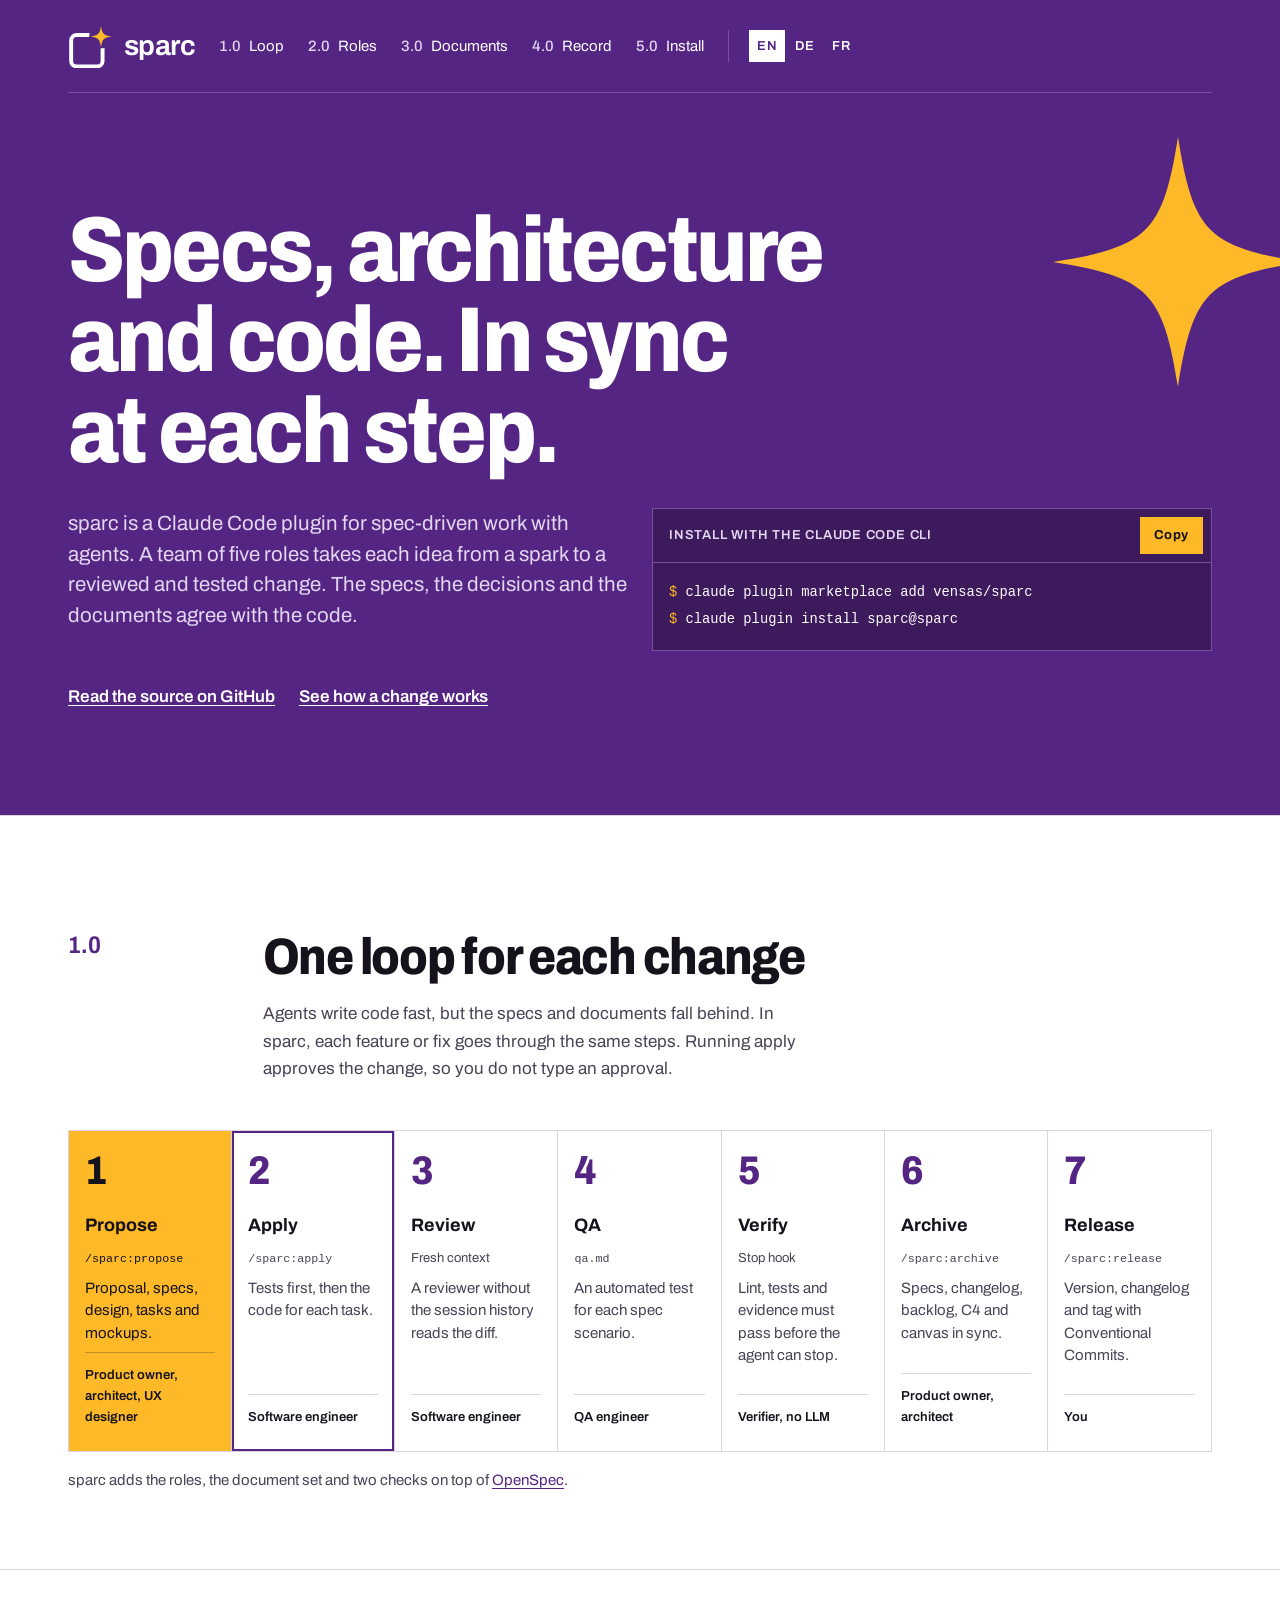
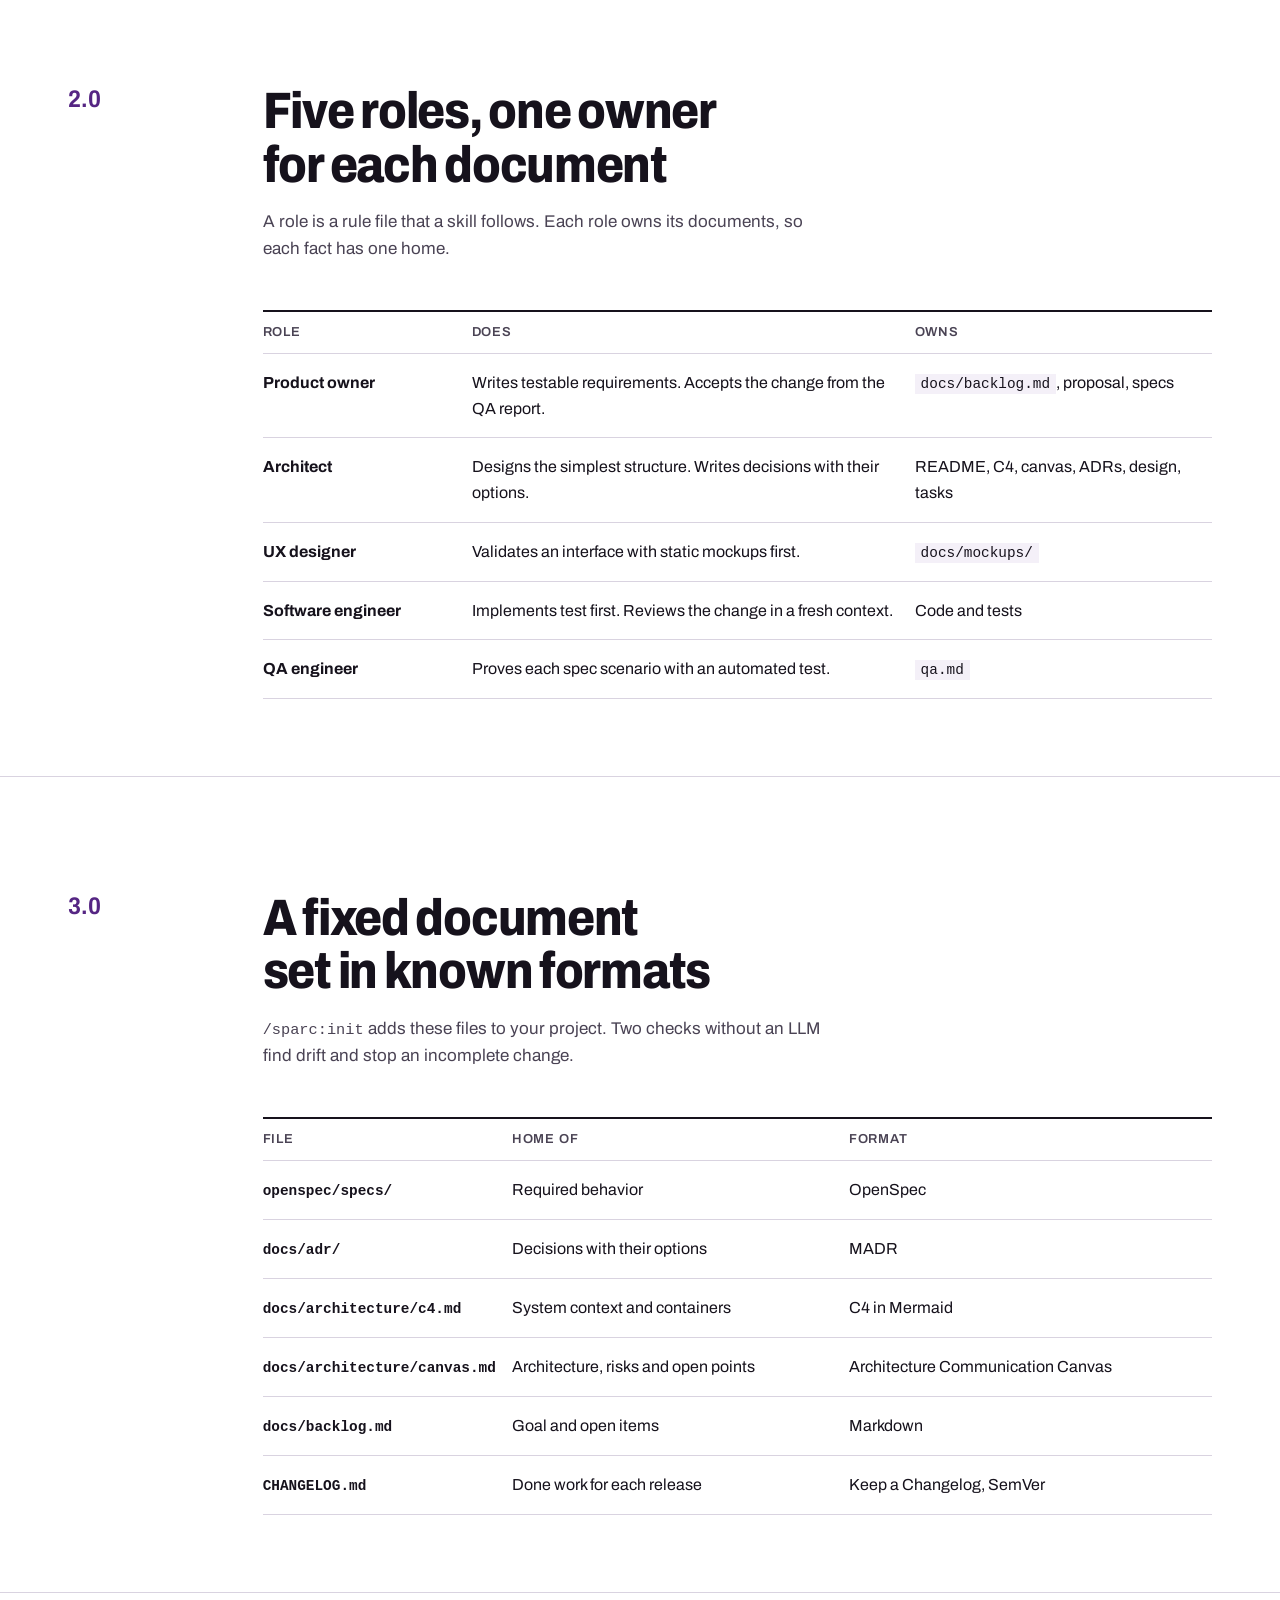
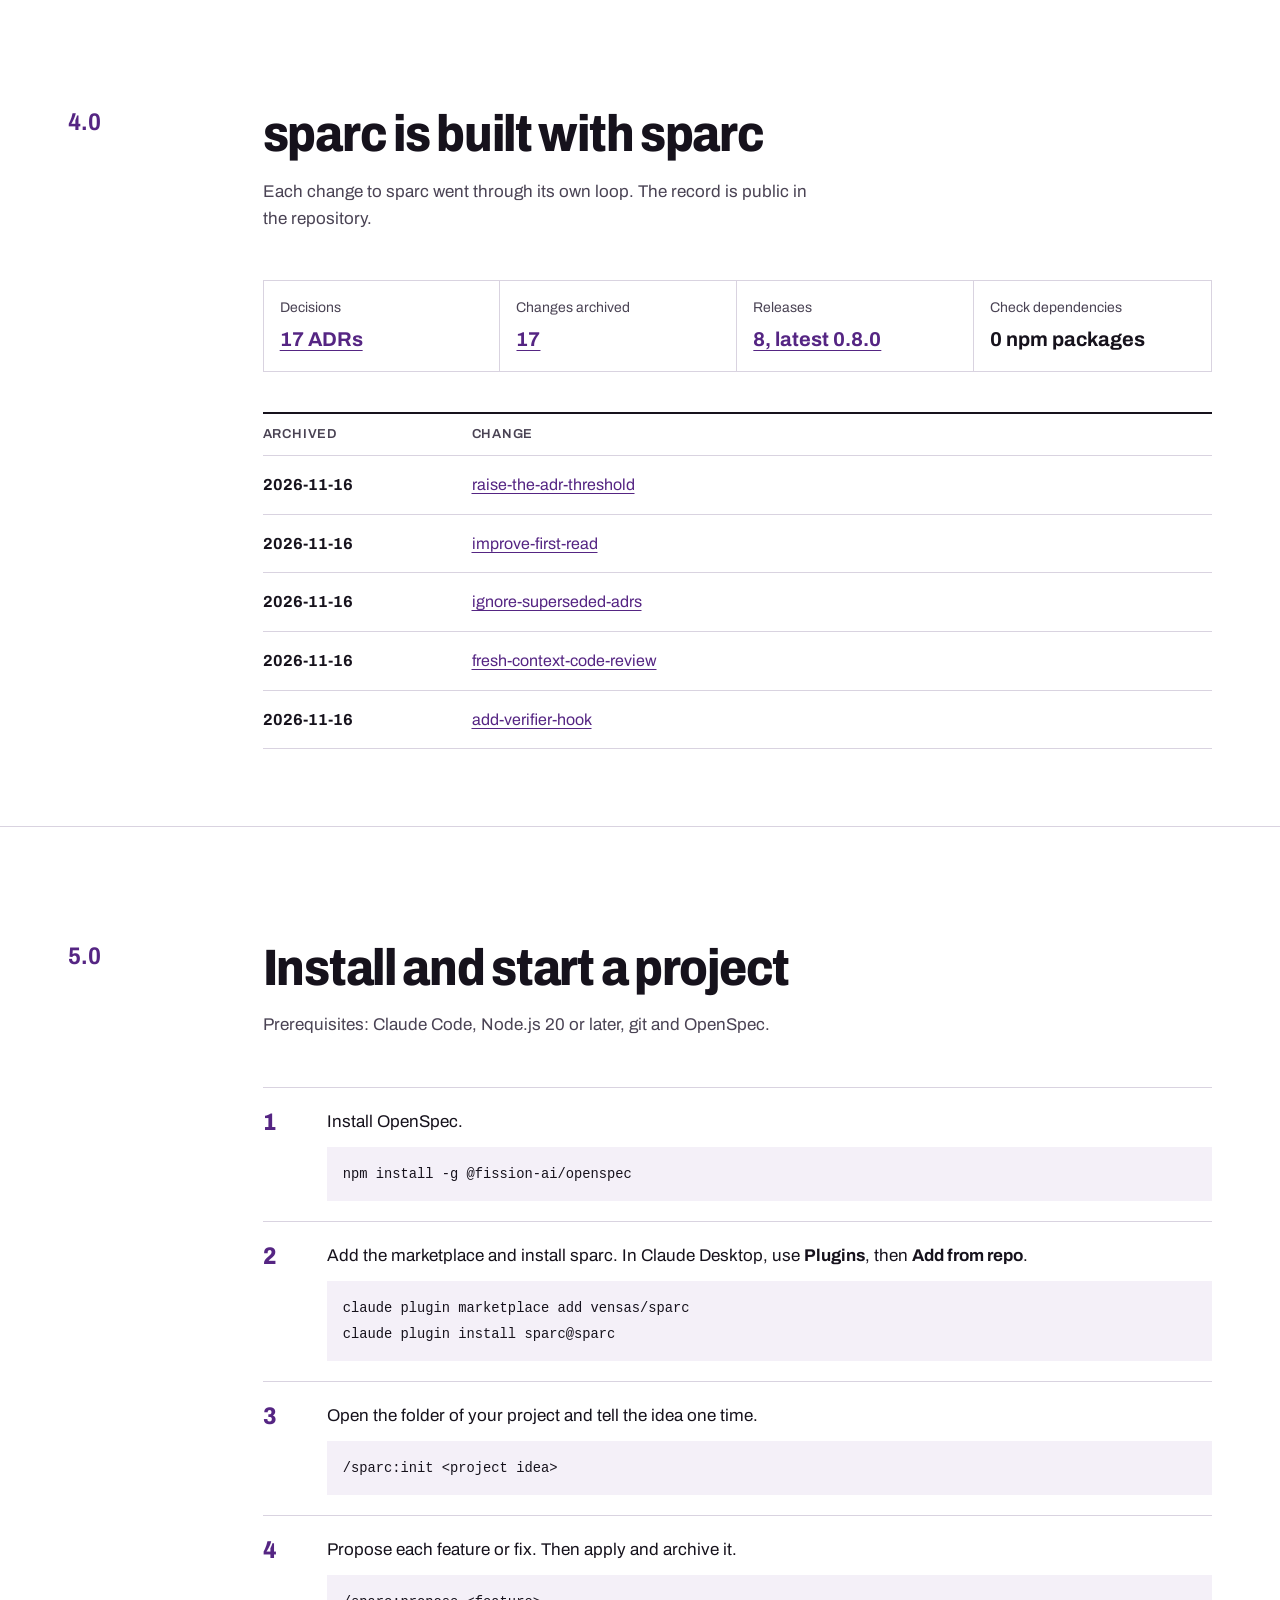
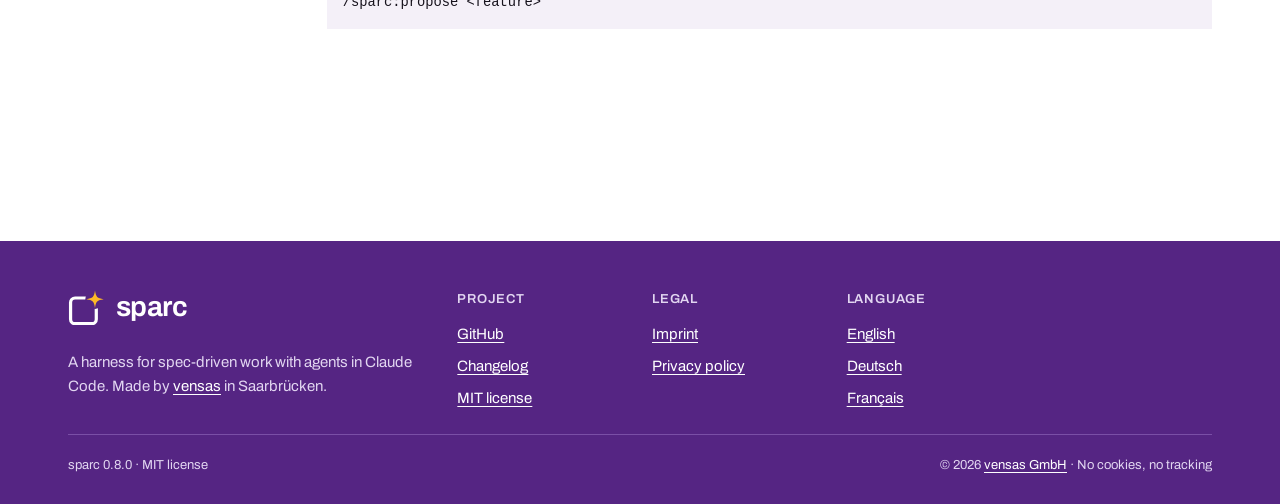
==== docs/mockups/add-landing-page/index.html @ c1cc69ec "docs(openspec): Propose add-landing-page Add the change for a landing page, an imprint and a privacy" ====
<!doctype html>
<html lang="en">
<head>
<meta charset="utf-8">
<meta name="viewport" content="width=device-width, initial-scale=1">
<title>sparc: spec-driven work with agents</title>
<meta name="description" content="sparc is a Claude Code plugin. It keeps specs, architecture and documents in sync with the code while agents write it.">
<style>
@font-face {
  font-family: "Archivo";
  src: url("fonts/archivo.woff2") format("woff2");
  font-weight: 100 900;
  font-stretch: 62% 125%;
  font-display: swap;
}

:root {
  --sheet: #ffffff;
  --ink: #16121c;
  --ink-2: #4a4354;
  --rule: #d9d3e0;
  --field: #552583;
  --field-ink: #ffffff;
  --field-ink-2: #e2d6f1;
  --field-rule: #7a4fa6;
  --accent: #552583;
  --spark: #fdb927;
  --spark-ink: #16121c;
  --code-bg: #f4f0f8;
  --gutter: clamp(16px, 4vw, 48px);
  --max: 1240px;
  color-scheme: light;
}
@media (prefers-color-scheme: dark) {
  :root:not([data-theme="light"]) {
    --sheet: #0f0c14;
    --ink: #ece8f2;
    --ink-2: #b4abc0;
    --rule: #2e2738;
    --field: #24133a;
    --field-ink: #f5f0fb;
    --field-ink-2: #cbb9e4;
    --field-rule: #45305f;
    --accent: #b08be0;
    --code-bg: #1a1522;
    color-scheme: dark;
  }
}
:root[data-theme="dark"] {
  --sheet: #0f0c14;
  --ink: #ece8f2;
  --ink-2: #b4abc0;
  --rule: #2e2738;
  --field: #24133a;
  --field-ink: #f5f0fb;
  --field-ink-2: #cbb9e4;
  --field-rule: #45305f;
  --accent: #b08be0;
  --code-bg: #1a1522;
  color-scheme: dark;
}

*, *::before, *::after { box-sizing: border-box; }
html { -webkit-text-size-adjust: 100%; scroll-behavior: smooth; }
@media (prefers-reduced-motion: reduce) { html { scroll-behavior: auto; } }
body {
  margin: 0;
  background: var(--sheet);
  color: var(--ink);
  font: 400 1.0625rem/1.6 "Archivo", system-ui, sans-serif;
  font-stretch: 100%;
  font-variant-numeric: tabular-nums;
}
::selection { background: var(--spark); color: var(--spark-ink); }
a { color: var(--accent); text-underline-offset: 0.2em; text-decoration-thickness: 1px; }
a:hover { text-decoration-thickness: 2px; }
:focus-visible { outline: 3px solid var(--spark); outline-offset: 3px; border-radius: 2px; }
code, pre { font-family: ui-monospace, "SF Mono", Menlo, Consolas, monospace; font-size: 0.9em; }

.skip { position: absolute; left: -999px; top: 0; background: var(--spark); color: var(--spark-ink); padding: 8px 12px; z-index: 10; }
.skip:focus { left: 8px; top: 8px; }

.wrap { max-width: var(--max); margin: 0 auto; padding: 0 var(--gutter); }

/* ---------- Field (first viewport) ---------- */
.field {
  background: var(--field);
  color: var(--field-ink);
  position: relative;
  overflow: hidden;
}
.field a { color: var(--field-ink); }
.masthead {
  position: relative; z-index: 1;
  display: grid;
  grid-template-columns: auto 1fr;
  align-items: center;
  gap: 24px;
  padding-block: 24px;
  border-bottom: 1px solid var(--field-rule);
}
.brand { display: inline-flex; align-items: center; gap: 12px; text-decoration: none; }
.brand svg { display: block; }
.brand span { font-weight: 650; font-size: 1.75rem; letter-spacing: -0.02em; line-height: 1; }
.index {
  justify-self: end;
  display: flex; flex-wrap: wrap; align-items: center; gap: 4px 24px;
  list-style: none; margin: 0; padding: 0;
  font-size: 0.9375rem;
}
.index a { text-decoration: none; display: inline-flex; gap: 8px; padding-block: 8px; }
.index a:hover { text-decoration: underline; }
.index b { font-weight: 500; color: var(--field-ink-2); }
.lang { display: flex; gap: 2px; border-left: 1px solid var(--field-rule); padding-left: 20px; }
.lang a { padding: 6px 8px; font-weight: 600; letter-spacing: 0.04em; font-size: 0.8125rem; }
.lang a[aria-current="true"] { background: var(--field-ink); color: var(--field); }

.spark-mark {
  position: absolute;
  top: 112px; right: max(-48px, calc((100vw - var(--max)) / 2 - 96px));
  width: 300px; height: 300px;
  pointer-events: none;
}
.hero {
  display: grid;
  grid-template-columns: repeat(12, 1fr);
  gap: 0 24px;
  padding-block: clamp(48px, 9vw, 112px) clamp(48px, 7vw, 88px);
  position: relative;
}
.hero > * { min-width: 0; }
.hero h1 {
  position: relative;
  grid-column: 1 / span 10;
  margin: 0;
  font-weight: 800;
  font-stretch: 87.5%;
  font-size: clamp(2.75rem, 7.2vw, 6rem);
  line-height: 0.98;
  letter-spacing: -0.03em;
  text-wrap: balance;
}
.hero .lede {
  grid-column: 1 / span 6;
  margin: 32px 0 0;
  font-size: clamp(1.125rem, 1.6vw, 1.3125rem);
  line-height: 1.5;
  color: var(--field-ink-2);
  max-width: 38em;
}
.install {
  grid-column: 7 / span 6;
  align-self: end;
  margin-top: 32px;
  border: 1px solid var(--field-rule);
  background: color-mix(in srgb, var(--field) 70%, #000);
}
.install-head {
  display: flex; justify-content: space-between; align-items: center;
  padding: 8px 8px 8px 16px;
  border-bottom: 1px solid var(--field-rule);
  font-size: 0.8125rem; font-weight: 600; letter-spacing: 0.06em; text-transform: uppercase;
  color: var(--field-ink-2);
}
.install pre { margin: 0; padding: 16px; overflow-x: auto; line-height: 1.8; color: var(--field-ink); }
.install pre .p { color: var(--spark); user-select: none; }
.copy {
  font: inherit; font-size: 0.8125rem; letter-spacing: 0.04em;
  background: var(--spark); color: var(--spark-ink); border: 0;
  padding: 8px 14px; cursor: pointer; font-weight: 700;
}
.copy:hover { background: #ffcd52; }
.hero-links { grid-column: 1 / span 6; margin-top: 32px; display: flex; gap: 24px; flex-wrap: wrap; font-weight: 600; }

/* ---------- Sections ---------- */
section.part { border-top: 1px solid var(--rule); padding-block: clamp(64px, 9vw, 120px) clamp(48px, 6vw, 80px); }
.part-head {
  display: grid; grid-template-columns: repeat(12, 1fr); gap: 0 24px;
  margin-bottom: 48px;
}
.part-head .addr {
  grid-column: 1 / span 2;
  font-weight: 700; font-stretch: 87.5%; font-size: 1.5rem; color: var(--accent);
  line-height: 1.2;
}
.part-head h2 {
  grid-column: 3 / span 7;
  margin: 0;
  font-weight: 800; font-stretch: 87.5%;
  font-size: clamp(2rem, 4vw, 3.25rem); line-height: 1.04; letter-spacing: -0.025em;
  text-wrap: balance;
}
.part-head p { grid-column: 3 / span 6; margin: 16px 0 0; color: var(--ink-2); max-width: 40em; }

/* Loop strip */
.loop {
  list-style: none; margin: 0; padding: 0;
  display: grid; grid-template-columns: repeat(7, 1fr);
  border: 1px solid var(--rule);
  counter-reset: step;
}
.loop li {
  counter-increment: step;
  border-right: 1px solid var(--rule);
  padding: 20px 16px 24px;
  min-height: 248px;
  display: flex; flex-direction: column; gap: 8px;
  transition: background-color 400ms cubic-bezier(.16,1,.3,1), color 400ms cubic-bezier(.16,1,.3,1), box-shadow 400ms cubic-bezier(.16,1,.3,1);
  position: relative;
}
.loop li:last-child { border-right: 0; }
.loop li::before {
  content: counter(step);
  font-weight: 800; font-stretch: 87.5%; font-size: 2.5rem; line-height: 1;
  color: var(--accent);
}
.loop h3 { margin: 12px 0 0; font-size: 1.125rem; font-weight: 700; }
.loop .cmd { font-size: 0.8125rem; color: var(--ink-2); }
.loop p { margin: 0; font-size: 0.9375rem; line-height: 1.5; color: var(--ink-2); }
.loop .who { margin-top: auto; font-size: 0.8125rem; font-weight: 600; color: var(--ink); padding-top: 12px; border-top: 1px solid var(--rule); }
.loop li.is-active { background: var(--spark); color: var(--spark-ink); }
.loop li.is-active::before, .loop li.is-active p, .loop li.is-active .cmd, .loop li.is-active .who { color: var(--spark-ink); }
.loop li.is-active .who { border-top-color: rgba(22,18,28,.25); }
.loop li.is-next { box-shadow: inset 0 0 0 2px var(--accent); }
.loop-note { margin: 16px 0 0; font-size: 0.9375rem; color: var(--ink-2); }

/* Spec tables */
.spec { width: 100%; border-collapse: collapse; font-size: 1rem; }
.spec caption { text-align: left; }
.spec th, .spec td { text-align: left; vertical-align: top; padding: 16px 16px 16px 0; border-top: 1px solid var(--rule); }
.spec thead th { font-size: 0.8125rem; letter-spacing: 0.06em; text-transform: uppercase; color: var(--ink-2); font-weight: 600; border-top: 2px solid var(--ink); padding-block: 10px; }
.spec tbody th { font-weight: 700; width: 22%; }
.spec td code { background: var(--code-bg); padding: 2px 6px; }
.spec tbody tr:last-child > * { border-bottom: 1px solid var(--rule); }

.cols { display: grid; grid-template-columns: repeat(12, 1fr); gap: 0 24px; }
.cols > .main { grid-column: 3 / span 10; }

/* Record (proof) */
.record { display: grid; grid-template-columns: repeat(12, 1fr); gap: 0 24px; }
.record .ledger { grid-column: 3 / span 10; }
.tally {
  display: grid; grid-template-columns: repeat(4, 1fr);
  border: 1px solid var(--rule); margin: 0 0 40px;
}
.tally div { padding: 16px; border-right: 1px solid var(--rule); }
.tally div:last-child { border-right: 0; }
.tally dt { font-size: 0.875rem; color: var(--ink-2); }
.tally dd { margin: 4px 0 0; font-weight: 700; font-size: 1.25rem; }

/* Install part */
.steps { counter-reset: s; list-style: none; padding: 0; margin: 0; }
.steps li { counter-increment: s; display: grid; grid-template-columns: 48px 1fr; gap: 0 16px; padding: 20px 0; border-top: 1px solid var(--rule); }
.steps li::before { content: counter(s); font-weight: 800; font-stretch: 87.5%; font-size: 1.5rem; color: var(--accent); line-height: 1.2; }
.steps pre { margin: 12px 0 0; padding: 14px 16px; background: var(--code-bg); overflow-x: auto; line-height: 1.7; }
.steps p { margin: 0; }
.steps li > div, .cols > .main, .record .ledger { min-width: 0; }
.prereq { color: var(--ink-2); margin: 0 0 24px; }

/* Billing block */
.billing { background: var(--field); color: var(--field-ink); margin-top: clamp(64px, 9vw, 120px); }
.billing a { color: var(--field-ink); }
.billing .wrap { display: grid; grid-template-columns: repeat(12, 1fr); gap: 24px; padding-block: 48px 32px; }
.billing .b-brand { grid-column: 1 / span 4; }
.billing .b-brand p { color: var(--field-ink-2); margin: 16px 0 0; font-size: 0.9375rem; max-width: 26em; }
.billing nav { grid-column: span 2; font-size: 0.9375rem; }
.billing h2 { font-size: 0.8125rem; letter-spacing: 0.06em; text-transform: uppercase; margin: 0 0 12px; color: var(--field-ink-2); font-weight: 600; }
.billing ul { list-style: none; margin: 0; padding: 0; display: grid; gap: 8px; }
.billing .agate {
  grid-column: 1 / -1;
  border-top: 1px solid var(--field-rule); padding-top: 20px;
  display: flex; flex-wrap: wrap; justify-content: space-between; gap: 8px 24px;
  font-size: 0.8125rem; color: var(--field-ink-2);
}

/* ---------- Legal views (mockup: :target) ---------- */
.view-legal { display: none; }
.view-legal:target { display: block; }
body:has(.view-legal:target) .view-home { display: none; }
.legal { padding-block: 56px 0; }
.legal .cols > .main { grid-column: 3 / span 7; }
.legal h1 { font-weight: 800; font-stretch: 87.5%; font-size: clamp(2.25rem, 5vw, 3.5rem); line-height: 1.04; letter-spacing: -0.025em; margin: 0 0 8px; }
.legal h2 { font-size: 1.25rem; margin: 40px 0 8px; }
.legal p, .legal li { max-width: 68ch; }
.legal address { font-style: normal; }
.binding { border: 1px solid var(--rule); padding: 12px 16px; color: var(--ink-2); font-size: 0.9375rem; margin: 16px 0 32px; }
.back { display: inline-block; margin-bottom: 32px; font-weight: 600; }
.mock-note { font-size: 0.8125rem; color: var(--ink-2); border-top: 1px dashed var(--rule); padding-top: 12px; margin-top: 48px; }

/* ---------- Responsive ---------- */
@media (max-width: 1080px) {
  .loop { grid-template-columns: repeat(4, 1fr); }
  .loop li:nth-child(4) { border-right: 0; }
  .loop li:nth-child(-n+4) { border-bottom: 1px solid var(--rule); }
}
@media (max-width: 860px) {
  .masthead { grid-template-columns: 1fr auto; }
  .masthead nav { grid-column: 1 / -1; }
  .index { justify-self: start; gap: 0 20px; }
  .install-head { gap: 12px; }
  .index .lang { border-left: 0; padding-left: 0; }
  .hero h1, .hero .lede, .install, .hero-links { grid-column: 1 / -1; }
  .part-head .addr, .part-head h2, .part-head p, .cols > .main, .record .ledger, .legal .cols > .main { grid-column: 1 / -1; }
  .part-head .addr { margin-bottom: 8px; }
  .spark-mark { width: 160px; height: 160px; top: auto; bottom: 24px; right: -56px; }
  .tally { grid-template-columns: repeat(2, 1fr); }
  .tally div:nth-child(2) { border-right: 0; }
  .tally div:nth-child(-n+2) { border-bottom: 1px solid var(--rule); }
  .billing .b-brand { grid-column: 1 / -1; }
  .billing nav { grid-column: span 6; }
}
@media (max-width: 560px) {
  .loop { grid-template-columns: 1fr; }
  .loop li { border-right: 0; border-bottom: 1px solid var(--rule); min-height: 0; display: grid; grid-template-columns: 40px 1fr; gap: 4px 12px; }
  .loop li:last-child { border-bottom: 0; }
  .loop li::before { grid-row: span 4; font-size: 1.75rem; }
  .loop h3 { margin: 0; }
  .loop .who { margin-top: 8px; }
  .spec thead { display: none; }
  .spec tbody tr { display: block; border-top: 1px solid var(--rule); padding: 12px 0; }
  .spec tbody th, .spec tbody td { display: block; border: 0; padding: 2px 0; width: auto; }
  .spec tbody tr:last-child > * { border-bottom: 0; }
}
@media (prefers-reduced-motion: reduce) {
  .loop li { transition: none; }
}
</style>
</head>
<body>
<a class="skip" href="#main">Skip to the content</a>
<svg width="0" height="0" style="position:absolute" aria-hidden="true"><mask id="cut" maskUnits="userSpaceOnUse" x="0" y="0" width="64" height="64"><rect width="64" height="64" fill="#fff"/><circle cx="46" cy="18" r="15" fill="#000"/></mask></svg>

<!-- ================= Home ================= -->
<div class="view-home">
<header class="field">
  <svg class="spark-mark" viewBox="-12 -12 24 24" aria-hidden="true"><path d="M0,-10 C1.2,-2.4 2.4,-1.2 10,0 C2.4,1.2 1.2,2.4 0,10 C-1.2,2.4 -2.4,1.2 -10,0 C-2.4,-1.2 -1.2,-2.4 0,-10 Z" fill="#fdb927"/></svg>
  <div class="wrap">
    <div class="masthead">
      <a class="brand" href="#top" aria-label="sparc, home">
        <svg width="44" height="44" viewBox="4 2 56 56" aria-hidden="true">
                    <rect x="8" y="16" width="40" height="40" rx="7" fill="none" stroke="currentColor" stroke-width="5" mask="url(#cut)"/>
          <path d="M0,-10 C1.2,-2.4 2.4,-1.2 10,0 C2.4,1.2 1.2,2.4 0,10 C-1.2,2.4 -2.4,1.2 -10,0 C-2.4,-1.2 -1.2,-2.4 0,-10 Z" transform="translate(46 18) scale(1.35)" fill="#fdb927"/>
        </svg>
        <span>sparc</span>
      </a>
      <nav aria-label="Sections">
        <ul class="index">
          <li><a href="#loop"><b>1.0</b> Loop</a></li>
          <li><a href="#roles"><b>2.0</b> Roles</a></li>
          <li><a href="#documents"><b>3.0</b> Documents</a></li>
          <li><a href="#record"><b>4.0</b> Record</a></li>
          <li><a href="#install"><b>5.0</b> Install</a></li>
          <li class="lang" aria-label="Language">
            <a href="#" aria-current="true" lang="en" hreflang="en">EN</a>
            <a href="#" lang="de" hreflang="de">DE</a>
            <a href="#" lang="fr" hreflang="fr">FR</a>
          </li>
        </ul>
      </nav>
    </div>

    <div class="hero" id="top">
      <h1>Specs, architecture and code. In sync at each step.</h1>
      <p class="lede">sparc is a Claude Code plugin for spec-driven work with agents. A team of five roles takes each idea from a spark to a reviewed and tested change. The specs, the decisions and the documents agree with the code.</p>
      <div class="install" aria-labelledby="install-label">
        <div class="install-head">
          <span id="install-label">Install with the Claude Code CLI</span>
          <button class="copy" type="button" data-copy="claude plugin marketplace add vensas/sparc&#10;claude plugin install sparc@sparc">Copy</button>
        </div>
<pre><code><span class="p">$ </span>claude plugin marketplace add vensas/sparc
<span class="p">$ </span>claude plugin install sparc@sparc</code></pre>
      </div>
      <p class="hero-links">
        <a href="https://github.com/vensas/sparc">Read the source on GitHub</a>
        <a href="#loop">See how a change works</a>
      </p>
    </div>
  </div>
</header>

<main id="main">
  <!-- 1.0 Loop -->
  <section class="part" id="loop" aria-labelledby="loop-h">
    <div class="wrap">
      <div class="part-head">
        <span class="addr" aria-hidden="true">1.0</span>
        <h2 id="loop-h">One loop for each change</h2>
        <p>Agents write code fast, but the specs and documents fall behind. In sparc, each feature or fix goes through the same steps. Running apply approves the change, so you do not type an approval.</p>
      </div>
      <ol class="loop" data-loop>
        <li><h3>Propose</h3><span class="cmd"><code>/sparc:propose</code></span><p>Proposal, specs, design, tasks and mockups.</p><span class="who">Product owner, architect, UX designer</span></li>
        <li><h3>Apply</h3><span class="cmd"><code>/sparc:apply</code></span><p>Tests first, then the code for each task.</p><span class="who">Software engineer</span></li>
        <li><h3>Review</h3><span class="cmd">Fresh context</span><p>A reviewer without the session history reads the diff.</p><span class="who">Software engineer</span></li>
        <li><h3>QA</h3><span class="cmd"><code>qa.md</code></span><p>An automated test for each spec scenario.</p><span class="who">QA engineer</span></li>
        <li><h3>Verify</h3><span class="cmd">Stop hook</span><p>Lint, tests and evidence must pass before the agent can stop.</p><span class="who">Verifier, no LLM</span></li>
        <li><h3>Archive</h3><span class="cmd"><code>/sparc:archive</code></span><p>Specs, changelog, backlog, C4 and canvas in sync.</p><span class="who">Product owner, architect</span></li>
        <li><h3>Release</h3><span class="cmd"><code>/sparc:release</code></span><p>Version, changelog and tag with Conventional Commits.</p><span class="who">You</span></li>
      </ol>
      <p class="loop-note">sparc adds the roles, the document set and two checks on top of <a href="https://openspec.dev">OpenSpec</a>.</p>
    </div>
  </section>

  <!-- 2.0 Roles -->
  <section class="part" id="roles" aria-labelledby="roles-h">
    <div class="wrap">
      <div class="part-head">
        <span class="addr" aria-hidden="true">2.0</span>
        <h2 id="roles-h">Five roles, one owner for each document</h2>
        <p>A role is a rule file that a skill follows. Each role owns its documents, so each fact has one home.</p>
      </div>
      <div class="cols"><div class="main">
        <table class="spec">
          <thead><tr><th scope="col">Role</th><th scope="col">Does</th><th scope="col">Owns</th></tr></thead>
          <tbody>
            <tr><th scope="row">Product owner</th><td>Writes testable requirements. Accepts the change from the QA report.</td><td><code>docs/backlog.md</code>, proposal, specs</td></tr>
            <tr><th scope="row">Architect</th><td>Designs the simplest structure. Writes decisions with their options.</td><td>README, C4, canvas, ADRs, design, tasks</td></tr>
            <tr><th scope="row">UX designer</th><td>Validates an interface with static mockups first.</td><td><code>docs/mockups/</code></td></tr>
            <tr><th scope="row">Software engineer</th><td>Implements test first. Reviews the change in a fresh context.</td><td>Code and tests</td></tr>
            <tr><th scope="row">QA engineer</th><td>Proves each spec scenario with an automated test.</td><td><code>qa.md</code></td></tr>
          </tbody>
        </table>
      </div></div>
    </div>
  </section>

  <!-- 3.0 Documents -->
  <section class="part" id="documents" aria-labelledby="docs-h">
    <div class="wrap">
      <div class="part-head">
        <span class="addr" aria-hidden="true">3.0</span>
        <h2 id="docs-h">A fixed document set in known formats</h2>
        <p><code>/sparc:init</code> adds these files to your project. Two checks without an LLM find drift and stop an incomplete change.</p>
      </div>
      <div class="cols"><div class="main">
        <table class="spec">
          <thead><tr><th scope="col">File</th><th scope="col">Home of</th><th scope="col">Format</th></tr></thead>
          <tbody>
            <tr><th scope="row"><code>openspec/specs/</code></th><td>Required behavior</td><td>OpenSpec</td></tr>
            <tr><th scope="row"><code>docs/adr/</code></th><td>Decisions with their options</td><td>MADR</td></tr>
            <tr><th scope="row"><code>docs/architecture/c4.md</code></th><td>System context and containers</td><td>C4 in Mermaid</td></tr>
            <tr><th scope="row"><code>docs/architecture/canvas.md</code></th><td>Architecture, risks and open points</td><td>Architecture Communication Canvas</td></tr>
            <tr><th scope="row"><code>docs/backlog.md</code></th><td>Goal and open items</td><td>Markdown</td></tr>
            <tr><th scope="row"><code>CHANGELOG.md</code></th><td>Done work for each release</td><td>Keep a Changelog, SemVer</td></tr>
          </tbody>
        </table>
      </div></div>
    </div>
  </section>

  <!-- 4.0 Record -->
  <section class="part" id="record" aria-labelledby="record-h">
    <div class="wrap">
      <div class="part-head">
        <span class="addr" aria-hidden="true">4.0</span>
        <h2 id="record-h">sparc is built with sparc</h2>
        <p>Each change to sparc went through its own loop. The record is public in the repository.</p>
      </div>
      <div class="record"><div class="ledger">
        <dl class="tally">
          <div><dt>Decisions</dt><dd><a href="https://github.com/vensas/sparc/tree/main/docs/adr">17 ADRs</a></dd></div>
          <div><dt>Changes archived</dt><dd><a href="https://github.com/vensas/sparc/tree/main/openspec/changes/archive">17</a></dd></div>
          <div><dt>Releases</dt><dd><a href="https://github.com/vensas/sparc/blob/main/CHANGELOG.md">8, latest 0.8.0</a></dd></div>
          <div><dt>Check dependencies</dt><dd>0 npm packages</dd></div>
        </dl>
        <table class="spec">
          <thead><tr><th scope="col">Archived</th><th scope="col">Change</th></tr></thead>
          <tbody>
            <tr><th scope="row">2026-11-16</th><td><a href="https://github.com/vensas/sparc/tree/main/openspec/changes/archive/2026-11-16-raise-the-adr-threshold">raise-the-adr-threshold</a></td></tr>
            <tr><th scope="row">2026-11-16</th><td><a href="https://github.com/vensas/sparc/tree/main/openspec/changes/archive/2026-11-16-improve-first-read">improve-first-read</a></td></tr>
            <tr><th scope="row">2026-11-16</th><td><a href="https://github.com/vensas/sparc/tree/main/openspec/changes/archive/2026-11-16-ignore-superseded-adrs">ignore-superseded-adrs</a></td></tr>
            <tr><th scope="row">2026-11-16</th><td><a href="https://github.com/vensas/sparc/tree/main/openspec/changes/archive/2026-11-16-fresh-context-code-review">fresh-context-code-review</a></td></tr>
            <tr><th scope="row">2026-11-16</th><td><a href="https://github.com/vensas/sparc/tree/main/openspec/changes/archive/2026-11-16-add-verifier-hook">add-verifier-hook</a></td></tr>
          </tbody>
        </table>
      </div></div>
    </div>
  </section>

  <!-- 5.0 Install -->
  <section class="part" id="install" aria-labelledby="install-h">
    <div class="wrap">
      <div class="part-head">
        <span class="addr" aria-hidden="true">5.0</span>
        <h2 id="install-h">Install and start a project</h2>
        <p>Prerequisites: Claude Code, Node.js 20 or later, git and OpenSpec.</p>
      </div>
      <div class="cols"><div class="main">
        <ol class="steps">
          <li><div><p>Install OpenSpec.</p><pre><code>npm install -g @fission-ai/openspec</code></pre></div></li>
          <li><div><p>Add the marketplace and install sparc. In Claude Desktop, use <b>Plugins</b>, then <b>Add from repo</b>.</p><pre><code>claude plugin marketplace add vensas/sparc
claude plugin install sparc@sparc</code></pre></div></li>
          <li><div><p>Open the folder of your project and tell the idea one time.</p><pre><code>/sparc:init &lt;project idea&gt;</code></pre></div></li>
          <li><div><p>Propose each feature or fix. Then apply and archive it.</p><pre><code>/sparc:propose &lt;feature&gt;</code></pre></div></li>
        </ol>
      </div></div>
    </div>
  </section>
</main>
</div>

<!-- ================= Imprint ================= -->
<div class="view-legal" id="imprint">
  <header class="field"><div class="wrap"><div class="masthead">
    <a class="brand" href="#top" aria-label="sparc, home"><svg width="44" height="44" viewBox="4 2 56 56" aria-hidden="true"><rect x="8" y="16" width="40" height="40" rx="7" fill="none" stroke="currentColor" stroke-width="5" mask="url(#cut)"/><path d="M0,-10 C1.2,-2.4 2.4,-1.2 10,0 C2.4,1.2 1.2,2.4 0,10 C-1.2,2.4 -2.4,1.2 -10,0 C-2.4,-1.2 -1.2,-2.4 0,-10 Z" transform="translate(46 18) scale(1.35)" fill="#fdb927"/></svg><span>sparc</span></a>
    <nav aria-label="Language"><ul class="index"><li class="lang"><a href="#imprint" aria-current="true">EN</a><a href="#imprint" lang="de">DE</a><a href="#imprint" lang="fr">FR</a></li></ul></nav>
  </div></div></header>
  <main class="legal"><div class="wrap"><div class="cols"><div class="main">
    <a class="back" href="#top">Back to sparc</a>
    <h1>Imprint</h1>
    <p class="binding">Information according to § 5 DDG. The German text is binding.</p>
    <h2>Provider</h2>
    <address>vensas GmbH<br>Bahnhofstraße 31<br>66111 Saarbrücken<br>Germany</address>
    <h2>Represented by</h2>
    <p>Managing directors: [names from the <a href="https://vensas.de/de/imprint">vensas imprint</a>]</p>
    <h2>Contact</h2>
    <p>Phone: +49 681 30984780<br>E-mail: <a href="mailto:kontakt@vensas.de">kontakt@vensas.de</a></p>
    <h2>Register</h2>
    <p>Amtsgericht Saarbrücken, HRB 110062<br>VAT ID: DE366043924</p>
    <h2>Consumer dispute resolution</h2>
    <p>We are not obliged and not willing to take part in dispute resolution procedures before a consumer arbitration board.</p>
    <h2>Liability for links</h2>
    <p>This site links to other websites, for example GitHub. Their operators are responsible for their content.</p>
    <p class="mock-note">Mockup: the build copies the real names of the managing directors from the vensas imprint. The text gets a legal review before go-live.</p>
  </div></div></div></main>
</div>

<!-- ================= Privacy ================= -->
<div class="view-legal" id="privacy">
  <header class="field"><div class="wrap"><div class="masthead">
    <a class="brand" href="#top" aria-label="sparc, home"><svg width="44" height="44" viewBox="4 2 56 56" aria-hidden="true"><rect x="8" y="16" width="40" height="40" rx="7" fill="none" stroke="currentColor" stroke-width="5" mask="url(#cut)"/><path d="M0,-10 C1.2,-2.4 2.4,-1.2 10,0 C2.4,1.2 1.2,2.4 0,10 C-1.2,2.4 -2.4,1.2 -10,0 C-2.4,-1.2 -1.2,-2.4 0,-10 Z" transform="translate(46 18) scale(1.35)" fill="#fdb927"/></svg><span>sparc</span></a>
    <nav aria-label="Language"><ul class="index"><li class="lang"><a href="#privacy" aria-current="true">EN</a><a href="#privacy" lang="de">DE</a><a href="#privacy" lang="fr">FR</a></li></ul></nav>
  </div></div></header>
  <main class="legal"><div class="wrap"><div class="cols"><div class="main">
    <a class="back" href="#top">Back to sparc</a>
    <h1>Privacy policy</h1>
    <p class="binding">The German text is binding.</p>
    <h2>1. Controller</h2>
    <address>vensas GmbH, Bahnhofstraße 31, 66111 Saarbrücken, Germany<br>E-mail: <a href="mailto:kontakt@vensas.de">kontakt@vensas.de</a></address>
    <h2>2. What this site does not do</h2>
    <p>This site sets no cookies. It uses no analytics, no tracking and no content from other servers. Fonts and images come from this site.</p>
    <h2>3. Hosting on GitHub Pages</h2>
    <p>GitHub, Inc. (88 Colin P Kelly Jr St, San Francisco, CA 94107, USA) hosts this site. When you open a page, GitHub records your IP address for the security of the service. The legal basis is Art. 6 (1) (f) GDPR: our legitimate interest in a safe and available website. GitHub is certified under the EU-U.S. Data Privacy Framework (Art. 45 GDPR). For details, see the <a href="https://docs.github.com/en/site-policy/privacy-policies/github-general-privacy-statement">GitHub General Privacy Statement</a>.</p>
    <h2>4. Contact by e-mail</h2>
    <p>If you send us an e-mail, we use your data only to answer you. The legal basis is Art. 6 (1) (b) or (f) GDPR. We delete the data when we do not need it any more and no law tells us to keep it.</p>
    <h2>5. Links to GitHub</h2>
    <p>Links to the repository open github.com. The GitHub privacy statement applies there.</p>
    <h2>6. Your rights</h2>
    <p>You have the right to access (Art. 15), rectification (Art. 16), erasure (Art. 17), restriction (Art. 18), data portability (Art. 20) and objection (Art. 21 GDPR). You can complain to a supervisory authority, for example the Unabhängiges Datenschutzzentrum Saarland.</p>
    <p class="mock-note">Mockup: the text gets a legal review before go-live.</p>
  </div></div></div></main>
</div>

<!-- ================= Billing block ================= -->
<footer class="billing">
  <div class="wrap">
    <div class="b-brand">
      <a class="brand" href="#top" aria-label="sparc, home"><svg width="36" height="36" viewBox="4 2 56 56" aria-hidden="true"><rect x="8" y="16" width="40" height="40" rx="7" fill="none" stroke="currentColor" stroke-width="5" mask="url(#cut)"/><path d="M0,-10 C1.2,-2.4 2.4,-1.2 10,0 C2.4,1.2 1.2,2.4 0,10 C-1.2,2.4 -2.4,1.2 -10,0 C-2.4,-1.2 -1.2,-2.4 0,-10 Z" transform="translate(46 18) scale(1.35)" fill="#fdb927"/></svg><span>sparc</span></a>
      <p>A harness for spec-driven work with agents in Claude Code. Made by <a href="https://vensas.de">vensas</a> in Saarbrücken.</p>
    </div>
    <nav aria-labelledby="f-proj"><h2 id="f-proj">Project</h2><ul>
      <li><a href="https://github.com/vensas/sparc">GitHub</a></li>
      <li><a href="https://github.com/vensas/sparc/blob/main/CHANGELOG.md">Changelog</a></li>
      <li><a href="https://github.com/vensas/sparc/blob/main/LICENSE">MIT license</a></li>
    </ul></nav>
    <nav aria-labelledby="f-legal"><h2 id="f-legal">Legal</h2><ul>
      <li><a href="#imprint">Imprint</a></li>
      <li><a href="#privacy">Privacy policy</a></li>
    </ul></nav>
    <nav aria-labelledby="f-lang"><h2 id="f-lang">Language</h2><ul>
      <li><a href="#" lang="en" aria-current="true">English</a></li>
      <li><a href="#" lang="de">Deutsch</a></li>
      <li><a href="#" lang="fr">Français</a></li>
    </ul></nav>
    <div class="agate">
      <span>sparc 0.8.0 · MIT license</span>
      <span>© 2026 <a href="https://vensas.de">vensas GmbH</a> · No cookies, no tracking</span>
    </div>
  </div>
</footer>

<script>
// Copy the install commands.
document.querySelectorAll('[data-copy]').forEach(function (b) {
  b.addEventListener('click', function () {
    navigator.clipboard.writeText(b.dataset.copy).then(function () {
      b.textContent = 'Copied';
      setTimeout(function () { b.textContent = 'Copy'; }, 1600);
    }, function () { b.textContent = 'Select and copy'; });
  });
});
// Step through the loop: the active frame is gold, the next frame is outlined.
(function () {
  var loop = document.querySelector('[data-loop]');
  if (!loop) return;
  var items = loop.querySelectorAll('li');
  if (matchMedia('(prefers-reduced-motion: reduce)').matches) return;
  var i = 0, timer = null;
  function show() {
    items.forEach(function (li, n) {
      li.classList.toggle('is-active', n === i);
      li.classList.toggle('is-next', n === (i + 1) % items.length);
    });
  }
  function start() { if (!timer) { show(); timer = setInterval(function () { i = (i + 1) % items.length; show(); }, 1800); } }
  function stop() { clearInterval(timer); timer = null; }
  new IntersectionObserver(function (e) { e[0].isIntersecting ? start() : stop(); }, { threshold: 0.4 }).observe(loop);
  loop.addEventListener('mouseenter', stop);
  loop.addEventListener('focusin', stop);
  loop.addEventListener('mouseleave', start);
})();
</script>
</body>
</html>
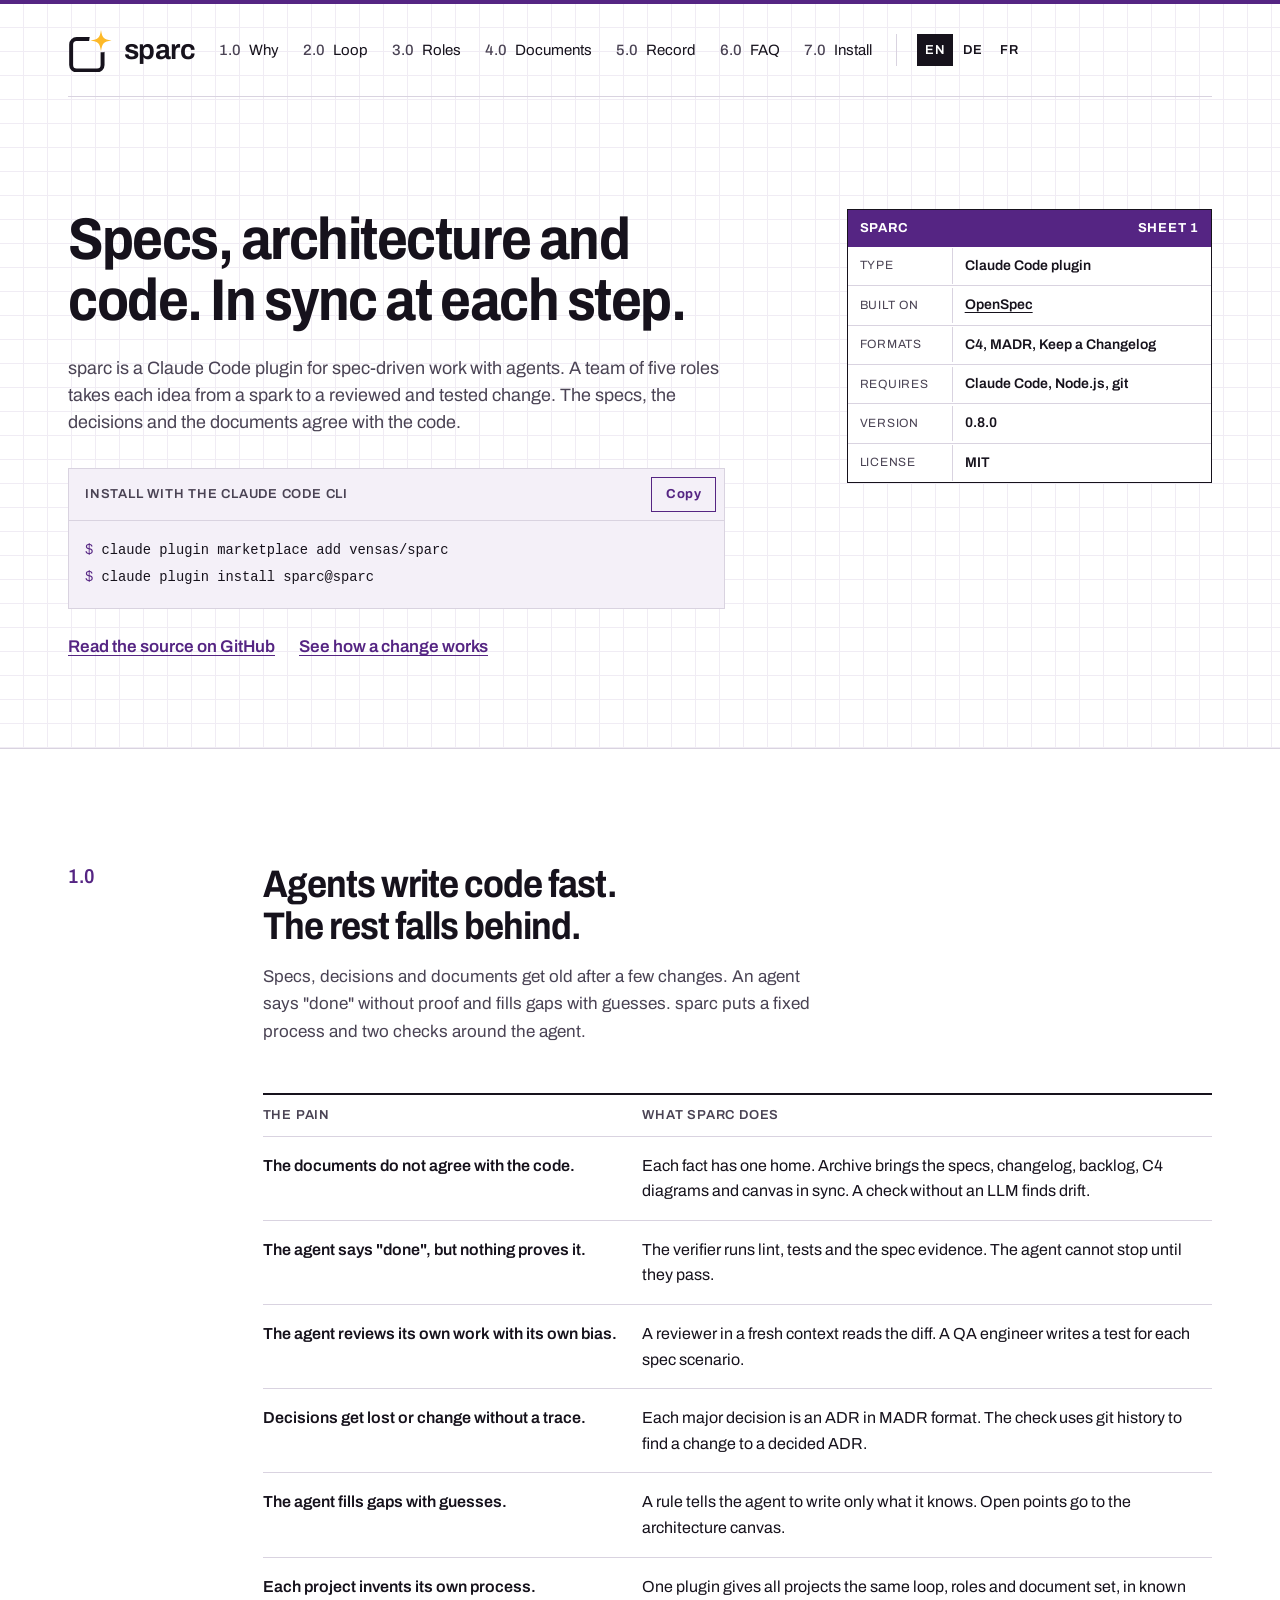
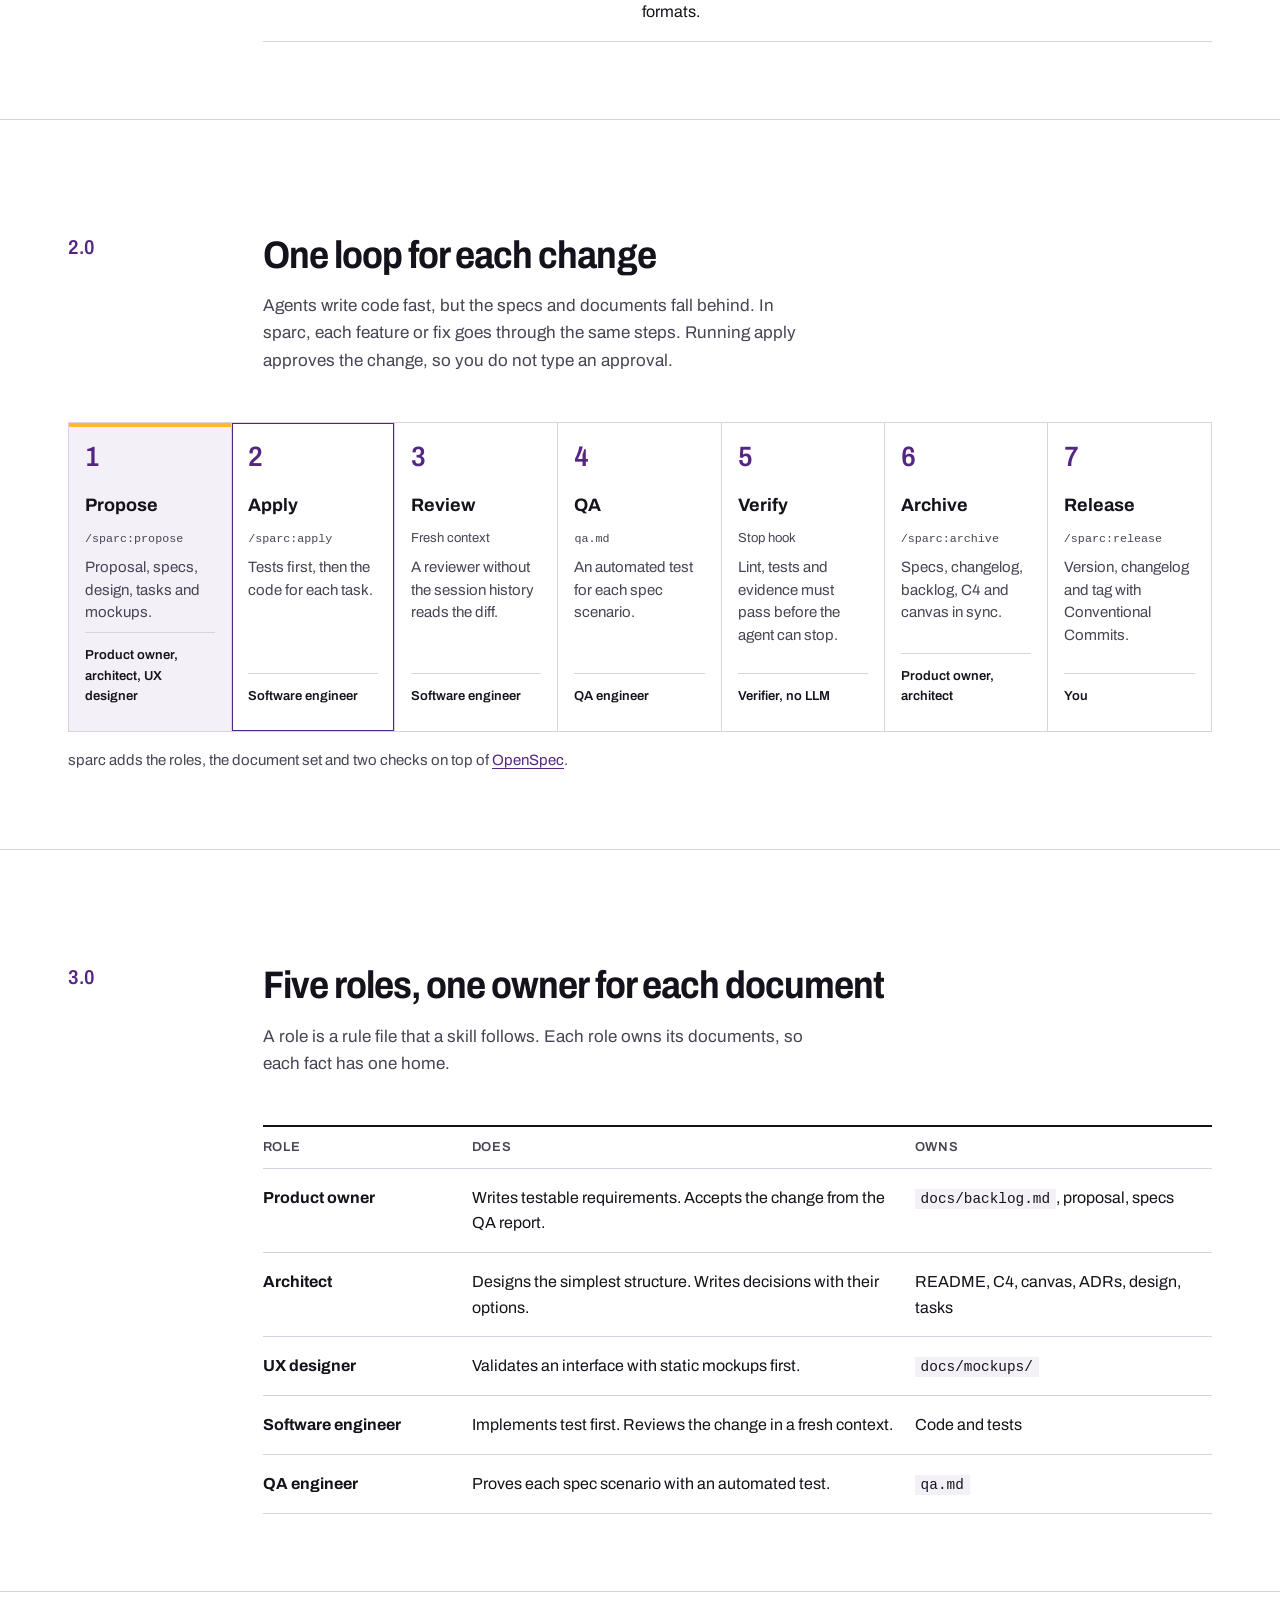
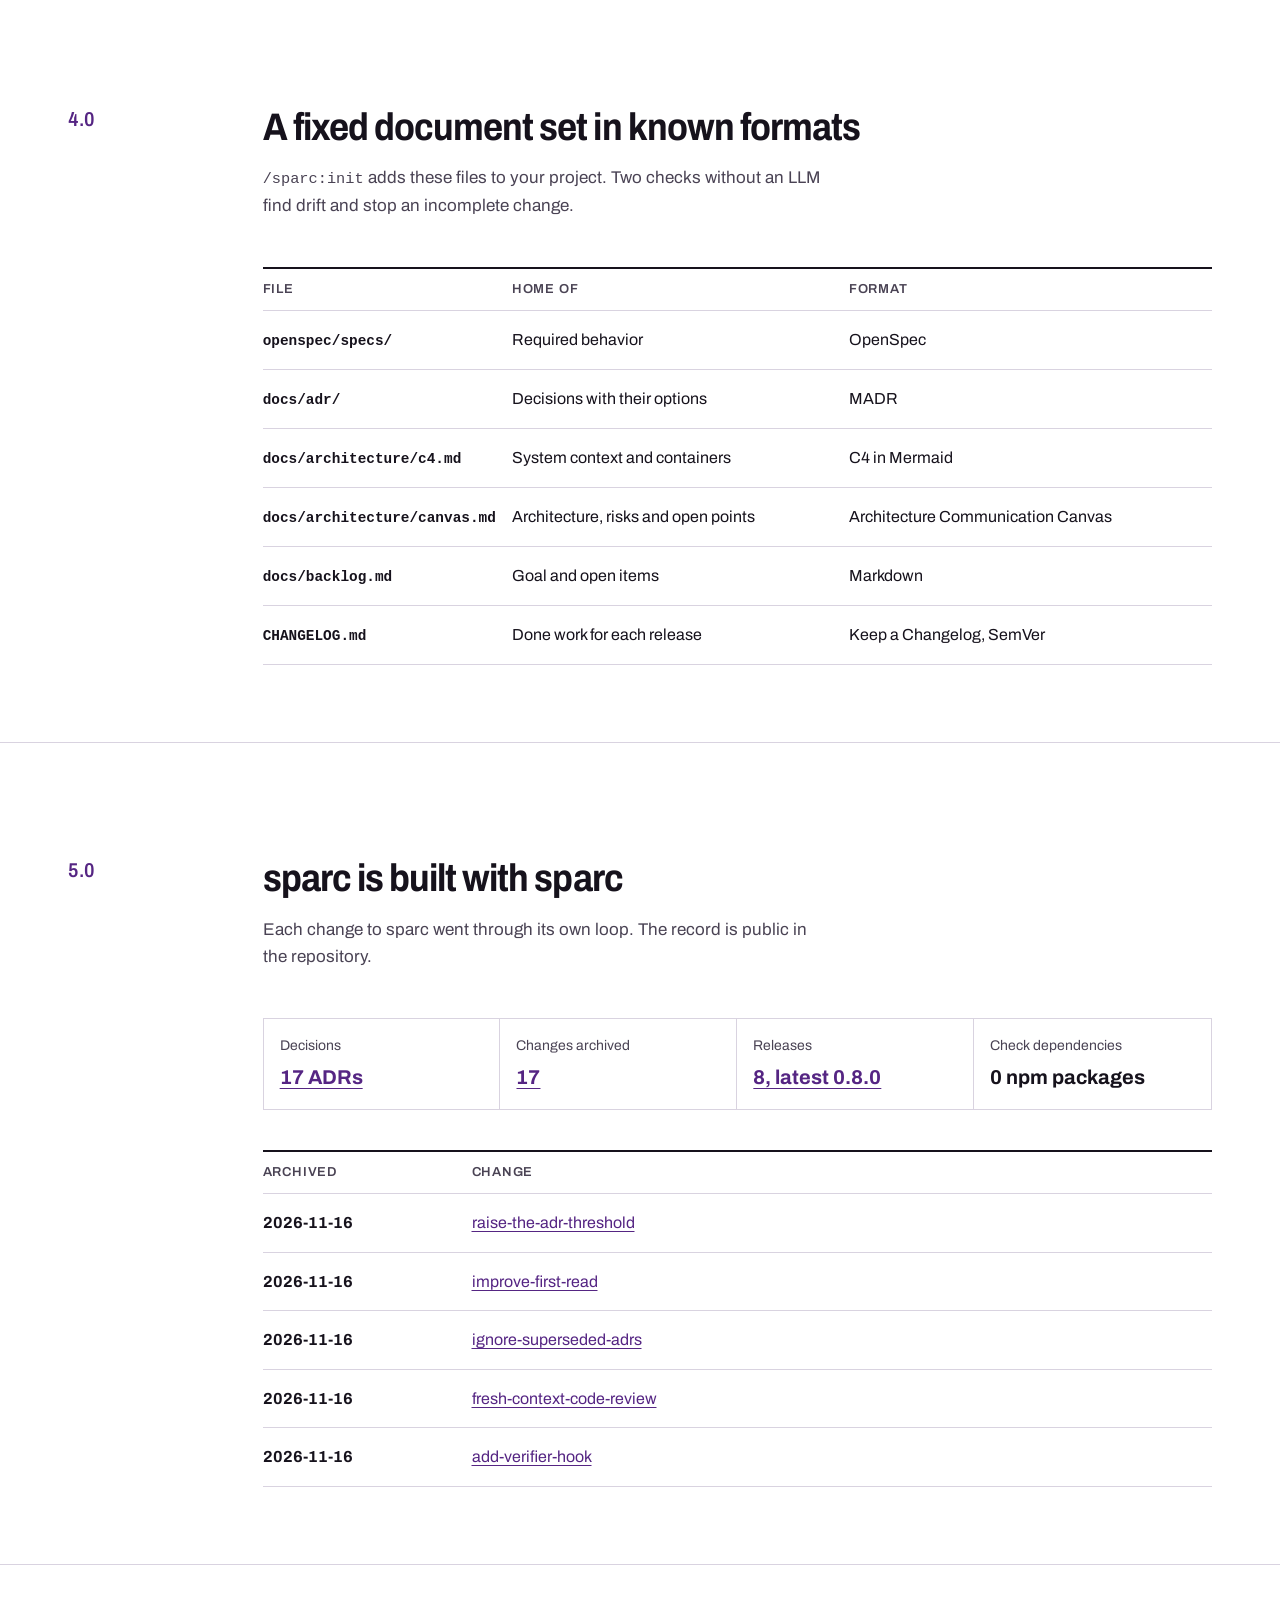
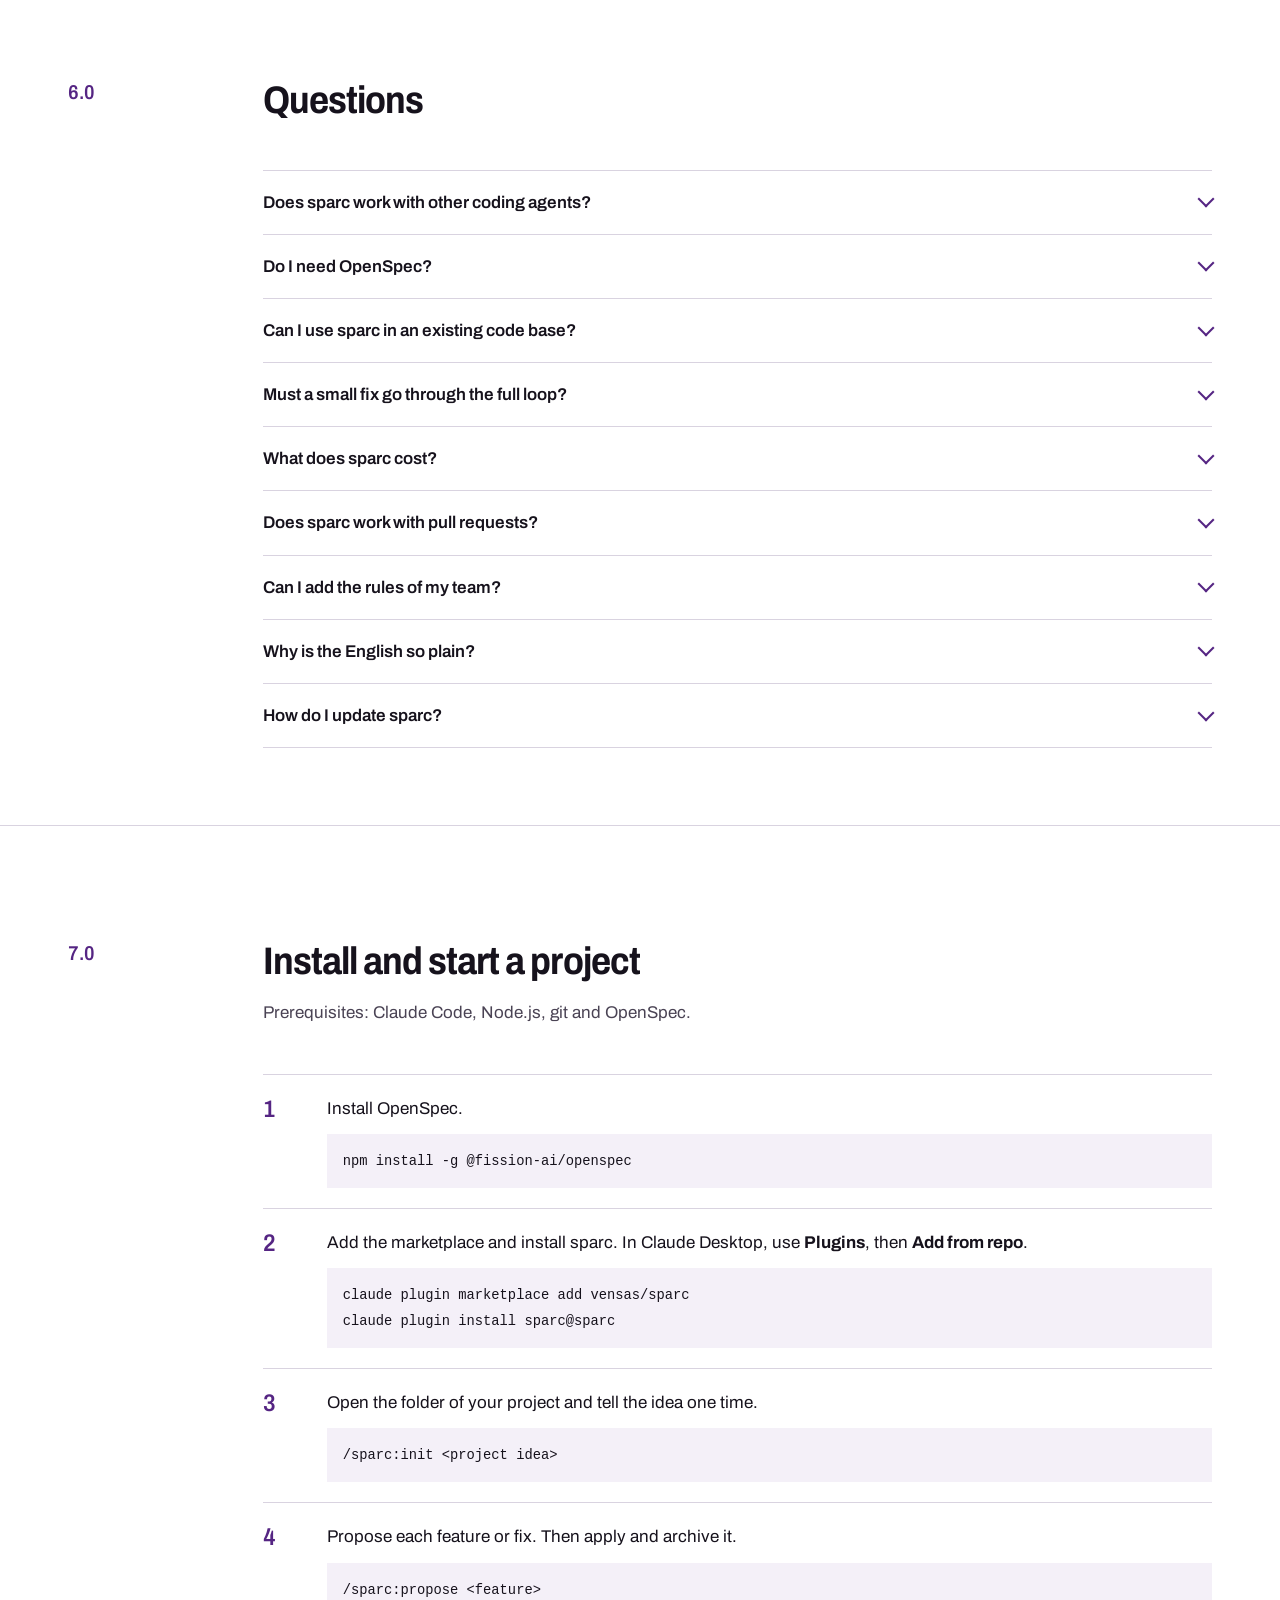
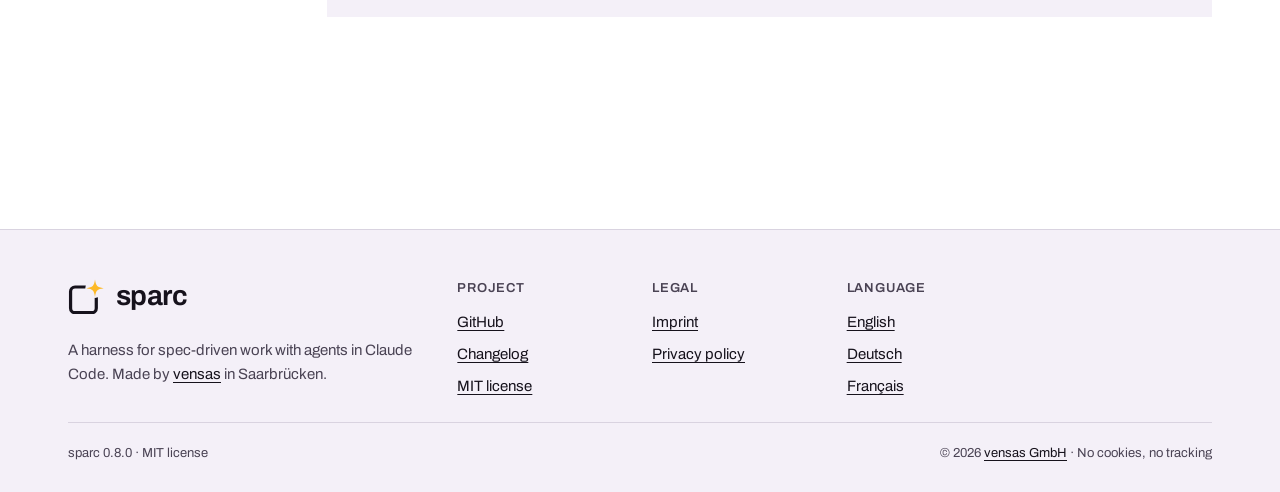
==== commit e6a76473: "docs(openspec): Revise the add-landing-page mockup Co-Authored-By: Claude Opus 5.5 <noreply@anthropi" ====
--- a/docs/mockups/add-landing-page/index.html
+++ b/docs/mockups/add-landing-page/index.html
@@ -19,10 +19,11 @@
   --ink: #16121c;
   --ink-2: #4a4354;
   --rule: #d9d3e0;
-  --field: #552583;
-  --field-ink: #ffffff;
-  --field-ink-2: #e2d6f1;
-  --field-rule: #7a4fa6;
+  --field: #ffffff;
+  --field-ink: #16121c;
+  --field-ink-2: #4a4354;
+  --field-rule: #d9d3e0;
+  --grid: #f0ecf4;
   --accent: #552583;
   --spark: #fdb927;
   --spark-ink: #16121c;
@@ -37,10 +38,11 @@
     --ink: #ece8f2;
     --ink-2: #b4abc0;
     --rule: #2e2738;
-    --field: #24133a;
-    --field-ink: #f5f0fb;
-    --field-ink-2: #cbb9e4;
-    --field-rule: #45305f;
+    --field: #0f0c14;
+    --field-ink: #ece8f2;
+    --field-ink-2: #b4abc0;
+    --field-rule: #2e2738;
+    --grid: #16121d;
     --accent: #b08be0;
     --code-bg: #1a1522;
     color-scheme: dark;
@@ -51,10 +53,11 @@
   --ink: #ece8f2;
   --ink-2: #b4abc0;
   --rule: #2e2738;
-  --field: #24133a;
-  --field-ink: #f5f0fb;
-  --field-ink-2: #cbb9e4;
-  --field-rule: #45305f;
+  --field: #0f0c14;
+  --field-ink: #ece8f2;
+  --field-ink-2: #b4abc0;
+  --field-rule: #2e2738;
+  --grid: #16121d;
   --accent: #b08be0;
   --code-bg: #1a1522;
   color-scheme: dark;
@@ -67,6 +70,7 @@
   margin: 0;
   background: var(--sheet);
   color: var(--ink);
+  border-top: 4px solid var(--accent);
   font: 400 1.0625rem/1.6 "Archivo", system-ui, sans-serif;
   font-stretch: 100%;
   font-variant-numeric: tabular-nums;
@@ -84,12 +88,16 @@
 
 /* ---------- Field (first viewport) ---------- */
 .field {
-  background: var(--field);
+  background-color: var(--field);
+  background-image: linear-gradient(var(--grid) 1px, transparent 1px), linear-gradient(90deg, var(--grid) 1px, transparent 1px);
+  background-size: 24px 24px;
+  background-position: -1px -1px;
   color: var(--field-ink);
   position: relative;
   overflow: hidden;
 }
 .field a { color: var(--field-ink); }
+.hero-links a, .install a { color: var(--accent); }
 .masthead {
   position: relative; z-index: 1;
   display: grid;
@@ -115,12 +123,6 @@
 .lang a { padding: 6px 8px; font-weight: 600; letter-spacing: 0.04em; font-size: 0.8125rem; }
 .lang a[aria-current="true"] { background: var(--field-ink); color: var(--field); }
 
-.spark-mark {
-  position: absolute;
-  top: 112px; right: max(-48px, calc((100vw - var(--max)) / 2 - 96px));
-  width: 300px; height: 300px;
-  pointer-events: none;
-}
 .hero {
   display: grid;
   grid-template-columns: repeat(12, 1fr);
@@ -131,46 +133,57 @@
 .hero > * { min-width: 0; }
 .hero h1 {
   position: relative;
-  grid-column: 1 / span 10;
+  grid-column: 1 / span 7;
   margin: 0;
-  font-weight: 800;
+  font-weight: 700;
   font-stretch: 87.5%;
-  font-size: clamp(2.75rem, 7.2vw, 6rem);
-  line-height: 0.98;
-  letter-spacing: -0.03em;
+  font-size: clamp(2.25rem, 4.6vw, 3.75rem);
+  line-height: 1.04;
+  letter-spacing: -0.025em;
   text-wrap: balance;
 }
 .hero .lede {
-  grid-column: 1 / span 6;
-  margin: 32px 0 0;
-  font-size: clamp(1.125rem, 1.6vw, 1.3125rem);
+  grid-column: 1 / span 7;
+  margin: 24px 0 0;
+  font-size: clamp(1.0625rem, 1.4vw, 1.1875rem);
   line-height: 1.5;
   color: var(--field-ink-2);
   max-width: 38em;
 }
 .install {
-  grid-column: 7 / span 6;
-  align-self: end;
+  grid-column: 1 / span 7;
   margin-top: 32px;
-  border: 1px solid var(--field-rule);
-  background: color-mix(in srgb, var(--field) 70%, #000);
-}
+  border: 1px solid var(--rule);
+  background: var(--code-bg);
+}
+.titleblock {
+  grid-column: 9 / span 4; grid-row: 1 / span 4; align-self: start;
+  margin: 0; border: 1px solid var(--ink); background: var(--sheet);
+  font-size: 0.875rem;
+}
+.titleblock dl { margin: 0; }
+.titleblock dl div { display: grid; grid-template-columns: 7.5em 1fr; border-top: 1px solid var(--rule); }
+.titleblock dl div:first-child { border-top: 0; }
+.titleblock dt, .titleblock dd { margin: 0; padding: 8px 12px; }
+.titleblock dt { color: var(--ink-2); border-right: 1px solid var(--rule); font-size: 0.75rem; letter-spacing: 0.06em; text-transform: uppercase; align-self: center; }
+.titleblock dd { font-weight: 600; }
+.titleblock .tb-head { background: var(--accent); color: var(--sheet); margin: 0; padding: 8px 12px; font-weight: 700; font-size: 0.8125rem; letter-spacing: 0.06em; text-transform: uppercase; display: flex; justify-content: space-between; }
 .install-head {
   display: flex; justify-content: space-between; align-items: center;
   padding: 8px 8px 8px 16px;
-  border-bottom: 1px solid var(--field-rule);
+  border-bottom: 1px solid var(--rule);
   font-size: 0.8125rem; font-weight: 600; letter-spacing: 0.06em; text-transform: uppercase;
   color: var(--field-ink-2);
 }
-.install pre { margin: 0; padding: 16px; overflow-x: auto; line-height: 1.8; color: var(--field-ink); }
-.install pre .p { color: var(--spark); user-select: none; }
+.install pre { margin: 0; padding: 16px; overflow-x: auto; line-height: 1.8; color: var(--ink); }
+.install pre .p { color: var(--accent); user-select: none; }
 .copy {
   font: inherit; font-size: 0.8125rem; letter-spacing: 0.04em;
-  background: var(--spark); color: var(--spark-ink); border: 0;
-  padding: 8px 14px; cursor: pointer; font-weight: 700;
-}
-.copy:hover { background: #ffcd52; }
-.hero-links { grid-column: 1 / span 6; margin-top: 32px; display: flex; gap: 24px; flex-wrap: wrap; font-weight: 600; }
+  background: transparent; color: var(--accent); border: 1px solid var(--accent);
+  padding: 6px 14px; cursor: pointer; font-weight: 700;
+}
+.copy:hover { background: var(--accent); color: var(--sheet); }
+.hero-links { grid-column: 1 / span 7; margin: 24px 0 0; display: flex; gap: 24px; flex-wrap: wrap; font-weight: 600; }
 
 /* ---------- Sections ---------- */
 section.part { border-top: 1px solid var(--rule); padding-block: clamp(64px, 9vw, 120px) clamp(48px, 6vw, 80px); }
@@ -180,14 +193,14 @@
 }
 .part-head .addr {
   grid-column: 1 / span 2;
-  font-weight: 700; font-stretch: 87.5%; font-size: 1.5rem; color: var(--accent);
+  font-weight: 600; font-stretch: 87.5%; font-size: 1.25rem; color: var(--accent);
   line-height: 1.2;
 }
 .part-head h2 {
   grid-column: 3 / span 7;
   margin: 0;
-  font-weight: 800; font-stretch: 87.5%;
-  font-size: clamp(2rem, 4vw, 3.25rem); line-height: 1.04; letter-spacing: -0.025em;
+  font-weight: 700; font-stretch: 87.5%;
+  font-size: clamp(1.75rem, 3vw, 2.5rem); line-height: 1.08; letter-spacing: -0.025em;
   text-wrap: balance;
 }
 .part-head p { grid-column: 3 / span 6; margin: 16px 0 0; color: var(--ink-2); max-width: 40em; }
@@ -211,17 +224,15 @@
 .loop li:last-child { border-right: 0; }
 .loop li::before {
   content: counter(step);
-  font-weight: 800; font-stretch: 87.5%; font-size: 2.5rem; line-height: 1;
+  font-weight: 600; font-stretch: 87.5%; font-size: 1.75rem; line-height: 1;
   color: var(--accent);
 }
 .loop h3 { margin: 12px 0 0; font-size: 1.125rem; font-weight: 700; }
 .loop .cmd { font-size: 0.8125rem; color: var(--ink-2); }
 .loop p { margin: 0; font-size: 0.9375rem; line-height: 1.5; color: var(--ink-2); }
 .loop .who { margin-top: auto; font-size: 0.8125rem; font-weight: 600; color: var(--ink); padding-top: 12px; border-top: 1px solid var(--rule); }
-.loop li.is-active { background: var(--spark); color: var(--spark-ink); }
-.loop li.is-active::before, .loop li.is-active p, .loop li.is-active .cmd, .loop li.is-active .who { color: var(--spark-ink); }
-.loop li.is-active .who { border-top-color: rgba(22,18,28,.25); }
-.loop li.is-next { box-shadow: inset 0 0 0 2px var(--accent); }
+.loop li.is-active { background: var(--code-bg); box-shadow: inset 0 4px 0 var(--spark); }
+.loop li.is-next { box-shadow: inset 0 0 0 1px var(--accent); }
 .loop-note { margin: 16px 0 0; font-size: 0.9375rem; color: var(--ink-2); }
 
 /* Spec tables */
@@ -248,29 +259,52 @@
 .tally dt { font-size: 0.875rem; color: var(--ink-2); }
 .tally dd { margin: 4px 0 0; font-weight: 700; font-size: 1.25rem; }
 
+/* Pains */
+.pains tbody th { width: 40%; font-weight: 600; }
+
+/* FAQ */
+.faq details { border-top: 1px solid var(--rule); }
+.faq details:last-child { border-bottom: 1px solid var(--rule); }
+.faq summary {
+  list-style: none; cursor: pointer;
+  display: grid; grid-template-columns: 1fr auto; gap: 16px; align-items: center;
+  padding: 18px 0; font-weight: 600; font-size: 1.0625rem;
+}
+.faq summary::-webkit-details-marker { display: none; }
+.faq summary::after {
+  content: ""; width: 12px; height: 12px;
+  border-right: 2px solid var(--accent); border-bottom: 2px solid var(--accent);
+  transform: translateY(-3px) rotate(45deg); transition: transform 240ms cubic-bezier(.16,1,.3,1);
+}
+.faq details[open] summary::after { transform: translateY(3px) rotate(-135deg); }
+.faq summary:hover { color: var(--accent); }
+.faq details p { margin: 0 0 20px; max-width: 68ch; color: var(--ink-2); }
+.faq code { background: var(--code-bg); padding: 1px 5px; }
+@media (prefers-reduced-motion: reduce) { .faq summary::after { transition: none; } }
+
 /* Install part */
 .steps { counter-reset: s; list-style: none; padding: 0; margin: 0; }
 .steps li { counter-increment: s; display: grid; grid-template-columns: 48px 1fr; gap: 0 16px; padding: 20px 0; border-top: 1px solid var(--rule); }
-.steps li::before { content: counter(s); font-weight: 800; font-stretch: 87.5%; font-size: 1.5rem; color: var(--accent); line-height: 1.2; }
+.steps li::before { content: counter(s); font-weight: 600; font-stretch: 87.5%; font-size: 1.5rem; color: var(--accent); line-height: 1.2; }
 .steps pre { margin: 12px 0 0; padding: 14px 16px; background: var(--code-bg); overflow-x: auto; line-height: 1.7; }
 .steps p { margin: 0; }
 .steps li > div, .cols > .main, .record .ledger { min-width: 0; }
 .prereq { color: var(--ink-2); margin: 0 0 24px; }
 
 /* Billing block */
-.billing { background: var(--field); color: var(--field-ink); margin-top: clamp(64px, 9vw, 120px); }
-.billing a { color: var(--field-ink); }
+.billing { background: var(--code-bg); color: var(--ink); border-top: 1px solid var(--rule); margin-top: clamp(64px, 9vw, 120px); }
+.billing a { color: var(--ink); }
 .billing .wrap { display: grid; grid-template-columns: repeat(12, 1fr); gap: 24px; padding-block: 48px 32px; }
 .billing .b-brand { grid-column: 1 / span 4; }
-.billing .b-brand p { color: var(--field-ink-2); margin: 16px 0 0; font-size: 0.9375rem; max-width: 26em; }
+.billing .b-brand p { color: var(--ink-2); margin: 16px 0 0; font-size: 0.9375rem; max-width: 26em; }
 .billing nav { grid-column: span 2; font-size: 0.9375rem; }
-.billing h2 { font-size: 0.8125rem; letter-spacing: 0.06em; text-transform: uppercase; margin: 0 0 12px; color: var(--field-ink-2); font-weight: 600; }
+.billing h2 { font-size: 0.8125rem; letter-spacing: 0.06em; text-transform: uppercase; margin: 0 0 12px; color: var(--ink-2); font-weight: 600; }
 .billing ul { list-style: none; margin: 0; padding: 0; display: grid; gap: 8px; }
 .billing .agate {
   grid-column: 1 / -1;
-  border-top: 1px solid var(--field-rule); padding-top: 20px;
+  border-top: 1px solid var(--rule); padding-top: 20px;
   display: flex; flex-wrap: wrap; justify-content: space-between; gap: 8px 24px;
-  font-size: 0.8125rem; color: var(--field-ink-2);
+  font-size: 0.8125rem; color: var(--ink-2);
 }
 
 /* ---------- Legal views (mockup: :target) ---------- */
@@ -279,7 +313,7 @@
 body:has(.view-legal:target) .view-home { display: none; }
 .legal { padding-block: 56px 0; }
 .legal .cols > .main { grid-column: 3 / span 7; }
-.legal h1 { font-weight: 800; font-stretch: 87.5%; font-size: clamp(2.25rem, 5vw, 3.5rem); line-height: 1.04; letter-spacing: -0.025em; margin: 0 0 8px; }
+.legal h1 { font-weight: 700; font-stretch: 87.5%; font-size: clamp(2.25rem, 5vw, 3.5rem); line-height: 1.04; letter-spacing: -0.025em; margin: 0 0 8px; }
 .legal h2 { font-size: 1.25rem; margin: 40px 0 8px; }
 .legal p, .legal li { max-width: 68ch; }
 .legal address { font-style: normal; }
@@ -300,9 +334,9 @@
   .install-head { gap: 12px; }
   .index .lang { border-left: 0; padding-left: 0; }
   .hero h1, .hero .lede, .install, .hero-links { grid-column: 1 / -1; }
+  .titleblock { grid-column: 1 / -1; grid-row: auto; margin-top: 32px; order: 5; }
   .part-head .addr, .part-head h2, .part-head p, .cols > .main, .record .ledger, .legal .cols > .main { grid-column: 1 / -1; }
   .part-head .addr { margin-bottom: 8px; }
-  .spark-mark { width: 160px; height: 160px; top: auto; bottom: 24px; right: -56px; }
   .tally { grid-template-columns: repeat(2, 1fr); }
   .tally div:nth-child(2) { border-right: 0; }
   .tally div:nth-child(-n+2) { border-bottom: 1px solid var(--rule); }
@@ -333,7 +367,6 @@
 <!-- ================= Home ================= -->
 <div class="view-home">
 <header class="field">
-  <svg class="spark-mark" viewBox="-12 -12 24 24" aria-hidden="true"><path d="M0,-10 C1.2,-2.4 2.4,-1.2 10,0 C2.4,1.2 1.2,2.4 0,10 C-1.2,2.4 -2.4,1.2 -10,0 C-2.4,-1.2 -1.2,-2.4 0,-10 Z" fill="#fdb927"/></svg>
   <div class="wrap">
     <div class="masthead">
       <a class="brand" href="#top" aria-label="sparc, home">
@@ -345,11 +378,13 @@
       </a>
       <nav aria-label="Sections">
         <ul class="index">
-          <li><a href="#loop"><b>1.0</b> Loop</a></li>
-          <li><a href="#roles"><b>2.0</b> Roles</a></li>
-          <li><a href="#documents"><b>3.0</b> Documents</a></li>
-          <li><a href="#record"><b>4.0</b> Record</a></li>
-          <li><a href="#install"><b>5.0</b> Install</a></li>
+          <li><a href="#why"><b>1.0</b> Why</a></li>
+          <li><a href="#loop"><b>2.0</b> Loop</a></li>
+          <li><a href="#roles"><b>3.0</b> Roles</a></li>
+          <li><a href="#documents"><b>4.0</b> Documents</a></li>
+          <li><a href="#record"><b>5.0</b> Record</a></li>
+          <li><a href="#faq"><b>6.0</b> FAQ</a></li>
+          <li><a href="#install"><b>7.0</b> Install</a></li>
           <li class="lang" aria-label="Language">
             <a href="#" aria-current="true" lang="en" hreflang="en">EN</a>
             <a href="#" lang="de" hreflang="de">DE</a>
@@ -361,6 +396,16 @@
 
     <div class="hero" id="top">
       <h1>Specs, architecture and code. In sync at each step.</h1>
+      <div class="titleblock">
+        <p class="tb-head"><span>sparc</span><span>Sheet 1</span></p>
+        <dl>
+        <div><dt>Type</dt><dd>Claude Code plugin</dd></div>
+        <div><dt>Built on</dt><dd><a href="https://openspec.dev">OpenSpec</a></dd></div>
+        <div><dt>Formats</dt><dd>C4, MADR, Keep a Changelog</dd></div>
+        <div><dt>Requires</dt><dd>Claude Code, Node.js, git</dd></div>
+        <div><dt>Version</dt><dd>0.8.0</dd></div>
+        <div><dt>License</dt><dd>MIT</dd></div>
+      </dl></div>
       <p class="lede">sparc is a Claude Code plugin for spec-driven work with agents. A team of five roles takes each idea from a spark to a reviewed and tested change. The specs, the decisions and the documents agree with the code.</p>
       <div class="install" aria-labelledby="install-label">
         <div class="install-head">
@@ -379,11 +424,35 @@
 </header>
 
 <main id="main">
-  <!-- 1.0 Loop -->
+  <!-- 1.0 Why -->
+  <section class="part" id="why" aria-labelledby="why-h">
+    <div class="wrap">
+      <div class="part-head">
+        <span class="addr" aria-hidden="true">1.0</span>
+        <h2 id="why-h">Agents write code fast. The rest falls behind.</h2>
+        <p>Specs, decisions and documents get old after a few changes. An agent says "done" without proof and fills gaps with guesses. sparc puts a fixed process and two checks around the agent.</p>
+      </div>
+      <div class="cols"><div class="main">
+        <table class="spec pains">
+          <thead><tr><th scope="col">The pain</th><th scope="col">What sparc does</th></tr></thead>
+          <tbody>
+            <tr><th scope="row">The documents do not agree with the code.</th><td>Each fact has one home. Archive brings the specs, changelog, backlog, C4 diagrams and canvas in sync. A check without an LLM finds drift.</td></tr>
+            <tr><th scope="row">The agent says "done", but nothing proves it.</th><td>The verifier runs lint, tests and the spec evidence. The agent cannot stop until they pass.</td></tr>
+            <tr><th scope="row">The agent reviews its own work with its own bias.</th><td>A reviewer in a fresh context reads the diff. A QA engineer writes a test for each spec scenario.</td></tr>
+            <tr><th scope="row">Decisions get lost or change without a trace.</th><td>Each major decision is an ADR in MADR format. The check uses git history to find a change to a decided ADR.</td></tr>
+            <tr><th scope="row">The agent fills gaps with guesses.</th><td>A rule tells the agent to write only what it knows. Open points go to the architecture canvas.</td></tr>
+            <tr><th scope="row">Each project invents its own process.</th><td>One plugin gives all projects the same loop, roles and document set, in known formats.</td></tr>
+          </tbody>
+        </table>
+      </div></div>
+    </div>
+  </section>
+
+  <!-- 2.0 Loop -->
   <section class="part" id="loop" aria-labelledby="loop-h">
     <div class="wrap">
       <div class="part-head">
-        <span class="addr" aria-hidden="true">1.0</span>
+        <span class="addr" aria-hidden="true">2.0</span>
         <h2 id="loop-h">One loop for each change</h2>
         <p>Agents write code fast, but the specs and documents fall behind. In sparc, each feature or fix goes through the same steps. Running apply approves the change, so you do not type an approval.</p>
       </div>
@@ -400,11 +469,11 @@
     </div>
   </section>
 
-  <!-- 2.0 Roles -->
+  <!-- 3.0 Roles -->
   <section class="part" id="roles" aria-labelledby="roles-h">
     <div class="wrap">
       <div class="part-head">
-        <span class="addr" aria-hidden="true">2.0</span>
+        <span class="addr" aria-hidden="true">3.0</span>
         <h2 id="roles-h">Five roles, one owner for each document</h2>
         <p>A role is a rule file that a skill follows. Each role owns its documents, so each fact has one home.</p>
       </div>
@@ -423,11 +492,11 @@
     </div>
   </section>
 
-  <!-- 3.0 Documents -->
+  <!-- 4.0 Documents -->
   <section class="part" id="documents" aria-labelledby="docs-h">
     <div class="wrap">
       <div class="part-head">
-        <span class="addr" aria-hidden="true">3.0</span>
+        <span class="addr" aria-hidden="true">4.0</span>
         <h2 id="docs-h">A fixed document set in known formats</h2>
         <p><code>/sparc:init</code> adds these files to your project. Two checks without an LLM find drift and stop an incomplete change.</p>
       </div>
@@ -447,11 +516,11 @@
     </div>
   </section>
 
-  <!-- 4.0 Record -->
+  <!-- 5.0 Record -->
   <section class="part" id="record" aria-labelledby="record-h">
     <div class="wrap">
       <div class="part-head">
-        <span class="addr" aria-hidden="true">4.0</span>
+        <span class="addr" aria-hidden="true">5.0</span>
         <h2 id="record-h">sparc is built with sparc</h2>
         <p>Each change to sparc went through its own loop. The record is public in the repository.</p>
       </div>
@@ -476,13 +545,34 @@
     </div>
   </section>
 
-  <!-- 5.0 Install -->
+  <!-- 6.0 FAQ -->
+  <section class="part" id="faq" aria-labelledby="faq-h">
+    <div class="wrap">
+      <div class="part-head">
+        <span class="addr" aria-hidden="true">6.0</span>
+        <h2 id="faq-h">Questions</h2>
+      </div>
+      <div class="cols"><div class="main faq">
+        <details><summary>Does sparc work with other coding agents?</summary><p>No. sparc is a Claude Code plugin. It uses the skills and hooks of Claude Code, in the CLI and in Claude Desktop.</p></details>
+        <details><summary>Do I need OpenSpec?</summary><p>Yes. sparc adds its rules to OpenSpec through <code>openspec/config.yaml</code> and calls the OpenSpec CLI. Install it with <code>npm install -g @fission-ai/openspec</code>.</p></details>
+        <details><summary>Can I use sparc in an existing code base?</summary><p>Yes. Run <code>/sparc:init</code> in the folder of the project. The architect documents what it finds in the code.</p></details>
+        <details><summary>Must a small fix go through the full loop?</summary><p>Yes. Each change of behavior goes through propose, apply and archive. This is the cost of specs and documents that stay correct.</p></details>
+        <details><summary>What does sparc cost?</summary><p>sparc is free under the MIT license. It uses more tokens: the fresh-context review starts one more agent for each change. One measured change used 60,560 tokens and 36 seconds for the review.</p></details>
+        <details><summary>Does sparc work with pull requests?</summary><p>Yes. Choose the workflow <code>trunk</code> or <code>pull-request</code> in <code>openspec/config.yaml</code>. In the pull request workflow, the review or the merge is the approval.</p></details>
+        <details><summary>Can I add the rules of my team?</summary><p>Yes. Write each rule in its home: a rule for each change in <code>AGENTS.md</code>, a quality requirement in the canvas, a testable behavior as a spec scenario, and a check as a <code>Verify</code> command.</p></details>
+        <details><summary>Why is the English so plain?</summary><p>All English text in sparc follows ASD-STE100 Simplified Technical English on purpose. Short sentences and one word for one meaning give agents and readers one clear meaning.</p></details>
+        <details><summary>How do I update sparc?</summary><p>Run <code>claude plugin marketplace update sparc</code> and <code>claude plugin update sparc@sparc</code>. Then run <code>/sparc:update</code> in each project.</p></details>
+      </div></div>
+    </div>
+  </section>
+
+  <!-- 7.0 Install -->
   <section class="part" id="install" aria-labelledby="install-h">
     <div class="wrap">
       <div class="part-head">
-        <span class="addr" aria-hidden="true">5.0</span>
+        <span class="addr" aria-hidden="true">7.0</span>
         <h2 id="install-h">Install and start a project</h2>
-        <p>Prerequisites: Claude Code, Node.js 20 or later, git and OpenSpec.</p>
+        <p>Prerequisites: Claude Code, Node.js, git and OpenSpec.</p>
       </div>
       <div class="cols"><div class="main">
         <ol class="steps">
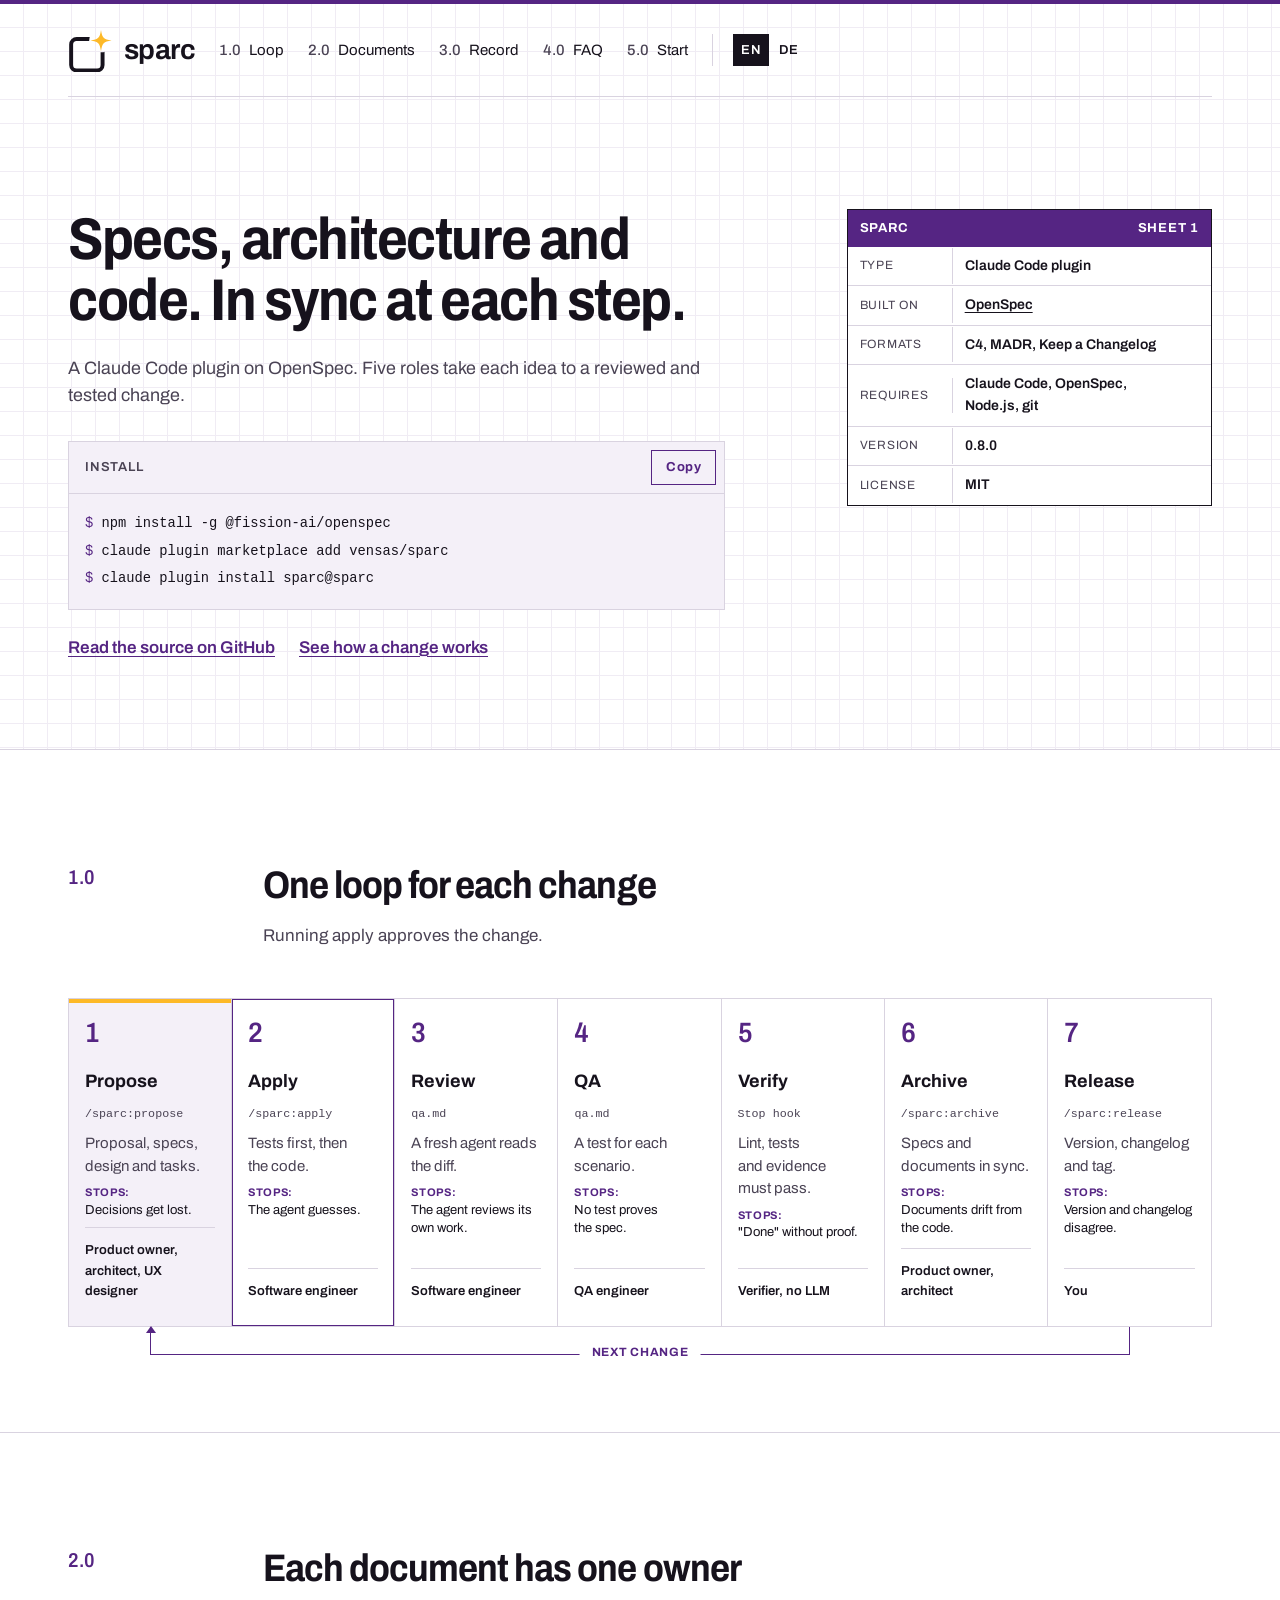
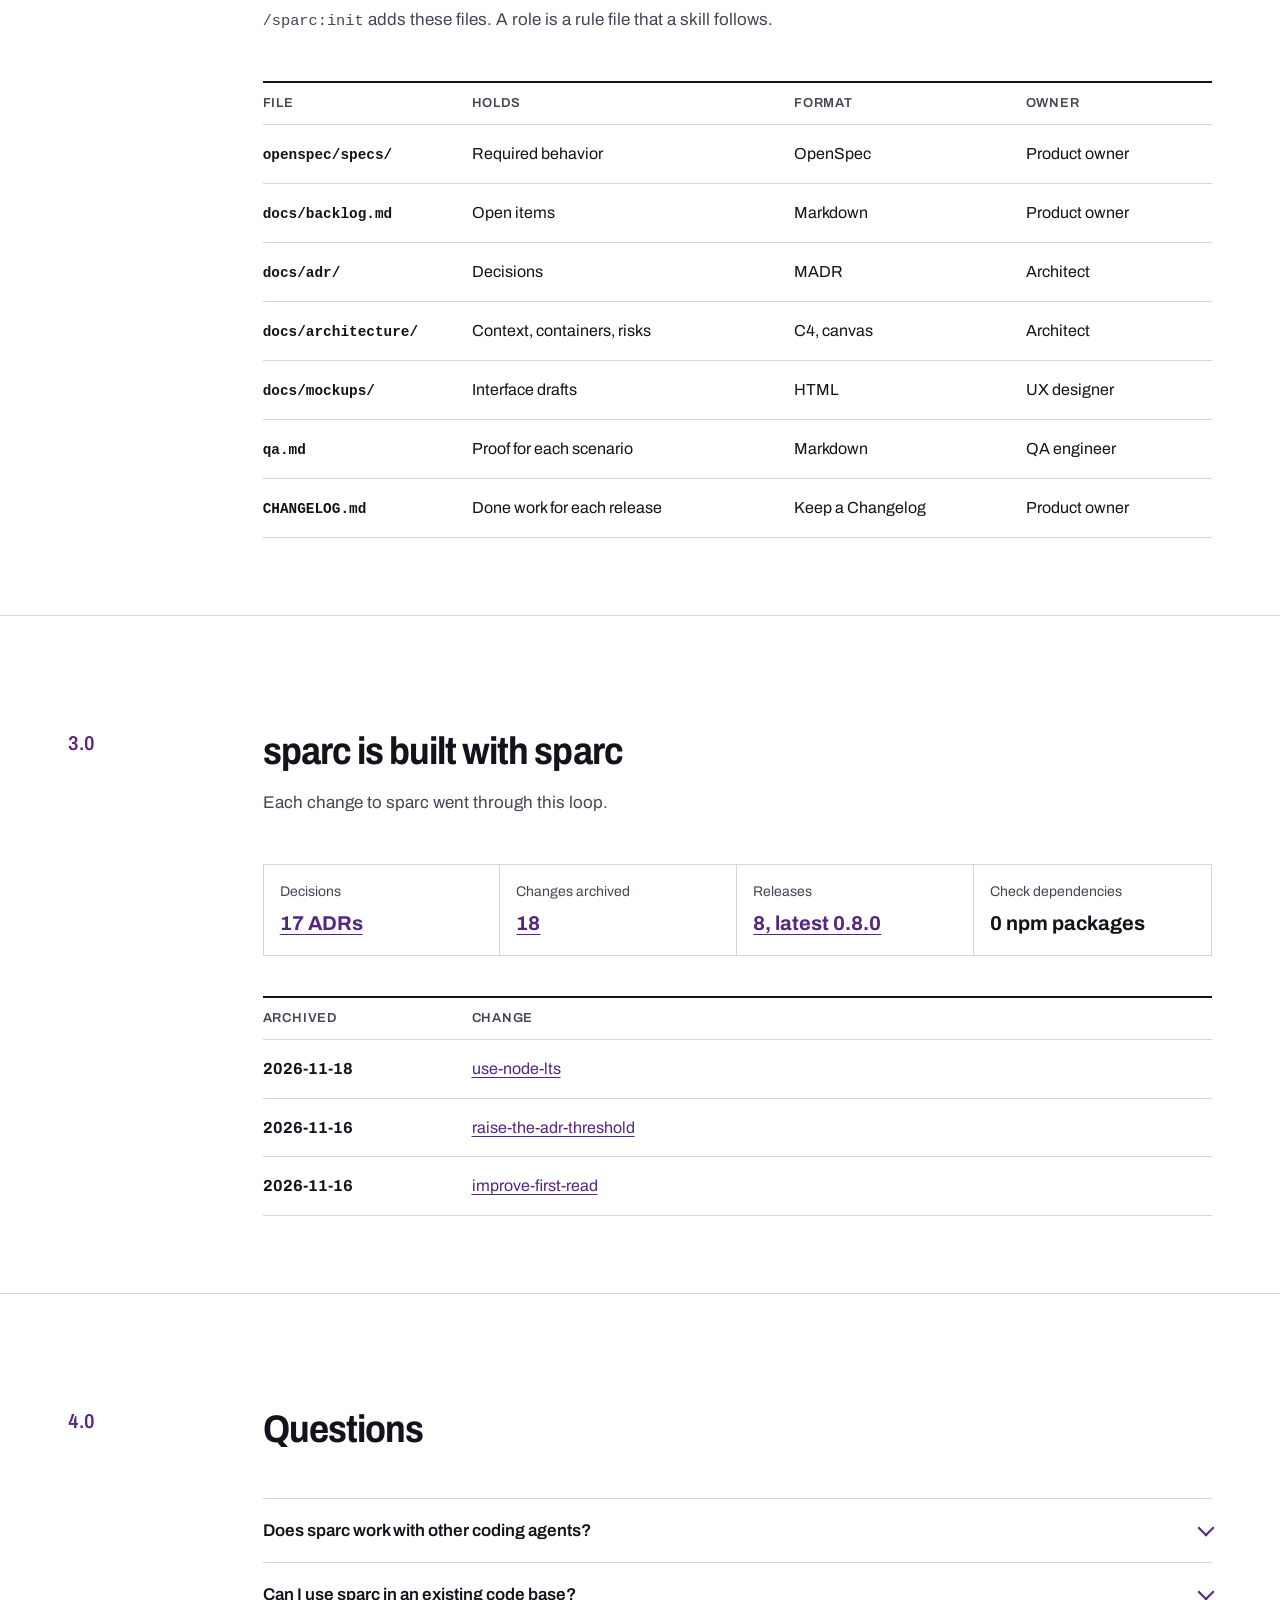
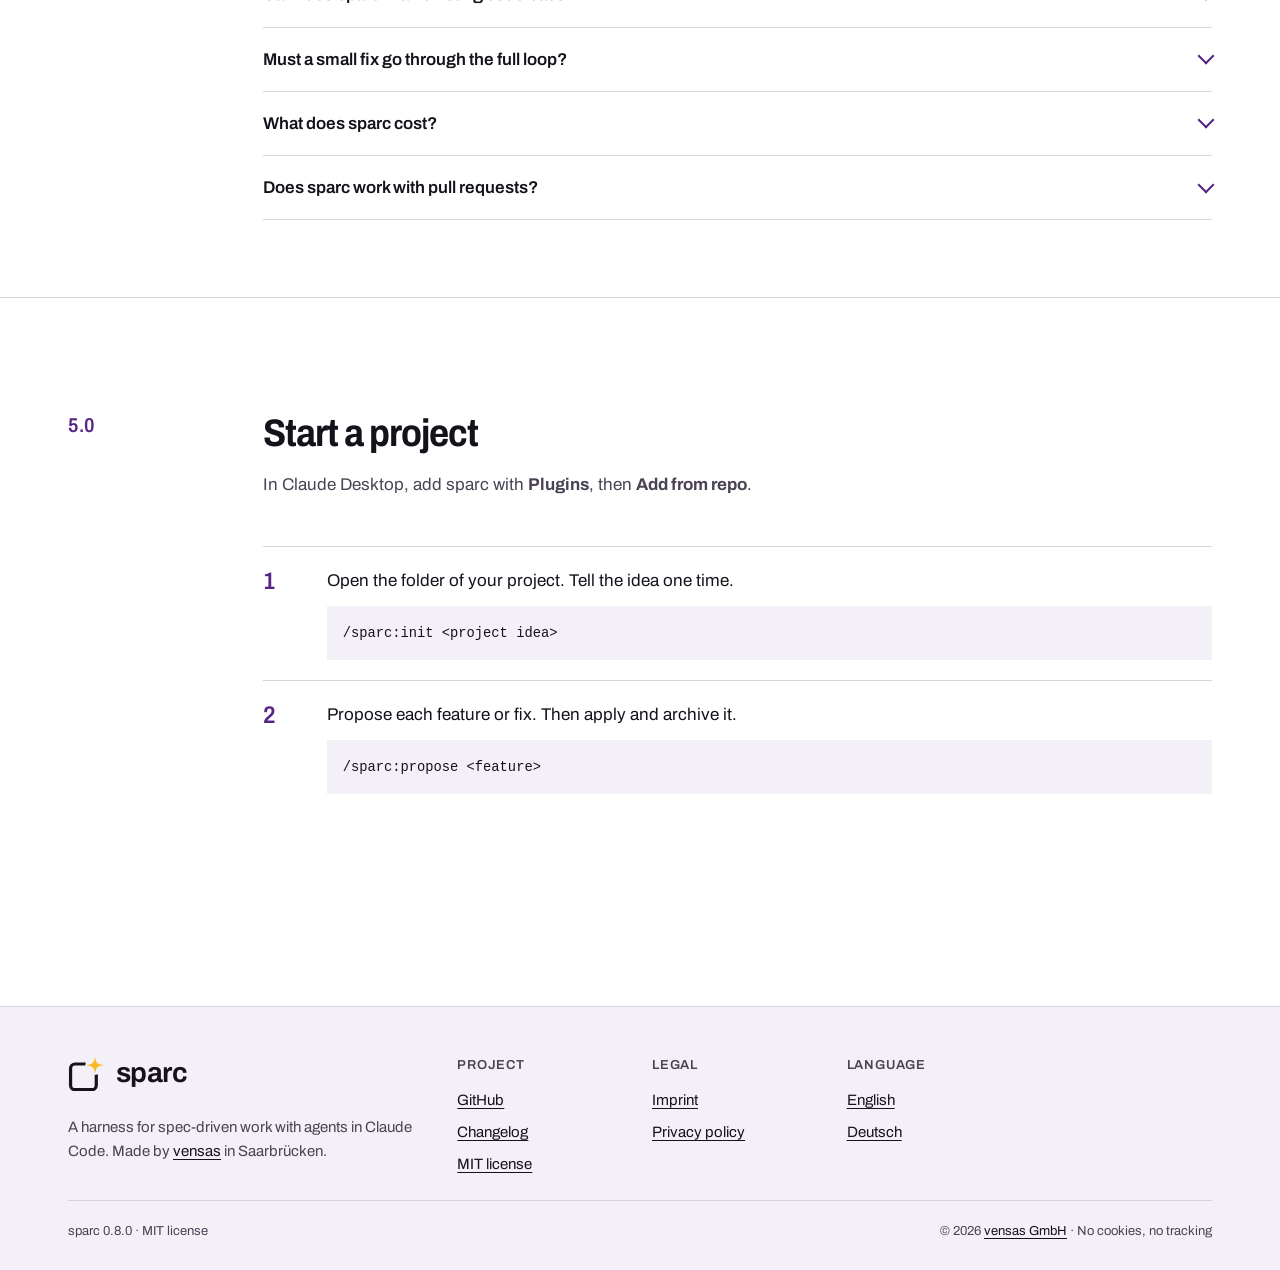
==== commit 835ddbf0: "feat(website): Shorten the landing page after the design critique Remove the Why section. Each loop " ====
--- a/docs/mockups/add-landing-page/index.html
+++ b/docs/mockups/add-landing-page/index.html
@@ -79,10 +79,12 @@
 a { color: var(--accent); text-underline-offset: 0.2em; text-decoration-thickness: 1px; }
 a:hover { text-decoration-thickness: 2px; }
 :focus-visible { outline: 3px solid var(--spark); outline-offset: 3px; border-radius: 2px; }
+p, li, dd, td, th, summary { text-wrap: pretty; }
 code, pre { font-family: ui-monospace, "SF Mono", Menlo, Consolas, monospace; font-size: 0.9em; }
 
 .skip { position: absolute; left: -999px; top: 0; background: var(--spark); color: var(--spark-ink); padding: 8px 12px; z-index: 10; }
 .skip:focus { left: 8px; top: 8px; }
+.defs { position: absolute; }
 
 .wrap { max-width: var(--max); margin: 0 auto; padding: 0 var(--gutter); }
 
@@ -230,10 +232,25 @@
 .loop h3 { margin: 12px 0 0; font-size: 1.125rem; font-weight: 700; }
 .loop .cmd { font-size: 0.8125rem; color: var(--ink-2); }
 .loop p { margin: 0; font-size: 0.9375rem; line-height: 1.5; color: var(--ink-2); }
+.loop .pain { margin: 0; font-size: 0.8125rem; line-height: 1.4; color: var(--ink); }
+.loop .pain span { display: block; font-size: 0.6875rem; font-weight: 700; letter-spacing: 0.06em; text-transform: uppercase; color: var(--accent); }
 .loop .who { margin-top: auto; font-size: 0.8125rem; font-weight: 600; color: var(--ink); padding-top: 12px; border-top: 1px solid var(--rule); }
 .loop li.is-active { background: var(--code-bg); box-shadow: inset 0 4px 0 var(--spark); }
 .loop li.is-next { box-shadow: inset 0 0 0 1px var(--accent); }
-.loop-note { margin: 16px 0 0; font-size: 0.9375rem; color: var(--ink-2); }
+/* The rule back from the last step to the first: the next change starts the loop again. */
+.loop-return {
+  position: relative; height: 28px; margin: 0 calc(100% / 14);
+  border: 1px solid var(--accent); border-top: 0;
+}
+.loop-return::before {
+  content: ""; position: absolute; left: -5px; top: -1px;
+  border: 5px solid transparent; border-bottom: 7px solid var(--accent); border-top: 0;
+}
+.loop-return span {
+  position: absolute; left: 50%; bottom: -0.7em; transform: translateX(-50%);
+  background: var(--sheet); padding: 0 12px;
+  font-size: 0.75rem; font-weight: 700; letter-spacing: 0.06em; text-transform: uppercase; color: var(--accent);
+}
 
 /* Spec tables */
 .spec { width: 100%; border-collapse: collapse; font-size: 1rem; }
@@ -258,9 +275,6 @@
 .tally div:last-child { border-right: 0; }
 .tally dt { font-size: 0.875rem; color: var(--ink-2); }
 .tally dd { margin: 4px 0 0; font-weight: 700; font-size: 1.25rem; }
-
-/* Pains */
-.pains tbody th { width: 40%; font-weight: 600; }
 
 /* FAQ */
 .faq details { border-top: 1px solid var(--rule); }
@@ -307,10 +321,7 @@
   font-size: 0.8125rem; color: var(--ink-2);
 }
 
-/* ---------- Legal views (mockup: :target) ---------- */
-.view-legal { display: none; }
-.view-legal:target { display: block; }
-body:has(.view-legal:target) .view-home { display: none; }
+/* ---------- Legal pages ---------- */
 .legal { padding-block: 56px 0; }
 .legal .cols > .main { grid-column: 3 / span 7; }
 .legal h1 { font-weight: 700; font-stretch: 87.5%; font-size: clamp(2.25rem, 5vw, 3.5rem); line-height: 1.04; letter-spacing: -0.025em; margin: 0 0 8px; }
@@ -319,13 +330,13 @@
 .legal address { font-style: normal; }
 .binding { border: 1px solid var(--rule); padding: 12px 16px; color: var(--ink-2); font-size: 0.9375rem; margin: 16px 0 32px; }
 .back { display: inline-block; margin-bottom: 32px; font-weight: 600; }
-.mock-note { font-size: 0.8125rem; color: var(--ink-2); border-top: 1px dashed var(--rule); padding-top: 12px; margin-top: 48px; }
 
 /* ---------- Responsive ---------- */
 @media (max-width: 1080px) {
   .loop { grid-template-columns: repeat(4, 1fr); }
   .loop li:nth-child(4) { border-right: 0; }
   .loop li:nth-child(-n+4) { border-bottom: 1px solid var(--rule); }
+  .loop-return { margin: 0 calc(100% / 8); }
 }
 @media (max-width: 860px) {
   .masthead { grid-template-columns: 1fr auto; }
@@ -345,11 +356,13 @@
 }
 @media (max-width: 560px) {
   .loop { grid-template-columns: 1fr; }
-  .loop li { border-right: 0; border-bottom: 1px solid var(--rule); min-height: 0; display: grid; grid-template-columns: 40px 1fr; gap: 4px 12px; }
+  .loop li { border-right: 0; border-bottom: 1px solid var(--rule); min-height: 0; display: grid; grid-template-columns: 32px 1fr; gap: 2px 12px; padding: 14px 16px; }
   .loop li:last-child { border-bottom: 0; }
-  .loop li::before { grid-row: span 4; font-size: 1.75rem; }
-  .loop h3 { margin: 0; }
-  .loop .who { margin-top: 8px; }
+  .loop li::before { grid-row: span 4; font-size: 1.5rem; }
+  .loop h3 { margin: 0; display: flex; align-items: baseline; gap: 12px; }
+  .loop .pain span { display: inline; margin-right: 4px; }
+  .loop .who { display: none; }
+  .loop-return { display: none; }
   .spec thead { display: none; }
   .spec tbody tr { display: block; border-top: 1px solid var(--rule); padding: 12px 0; }
   .spec tbody th, .spec tbody td { display: block; border: 0; padding: 2px 0; width: auto; }
@@ -359,60 +372,55 @@
   .loop li { transition: none; }
 }
 </style>
+<link rel="alternate" hreflang="en" href="https://sparc.apps.vensas.de/">
+<link rel="alternate" hreflang="de" href="https://sparc.apps.vensas.de/de/">
 </head>
 <body>
 <a class="skip" href="#main">Skip to the content</a>
-<svg width="0" height="0" style="position:absolute" aria-hidden="true"><mask id="cut" maskUnits="userSpaceOnUse" x="0" y="0" width="64" height="64"><rect width="64" height="64" fill="#fff"/><circle cx="46" cy="18" r="15" fill="#000"/></mask></svg>
-
-<!-- ================= Home ================= -->
-<div class="view-home">
+<!-- Mockup: generated from the built English landing page after the design critique of 2026-11-18. The imprint and the privacy policy are pages of the site. -->
+<svg class="defs" width="0" height="0" aria-hidden="true"><mask id="cut" maskUnits="userSpaceOnUse" x="0" y="0" width="64" height="64"><rect width="64" height="64" fill="#fff"/><circle cx="46" cy="18" r="15" fill="#000"/></mask></svg>
 <header class="field">
   <div class="wrap">
     <div class="masthead">
-      <a class="brand" href="#top" aria-label="sparc, home">
-        <svg width="44" height="44" viewBox="4 2 56 56" aria-hidden="true">
-                    <rect x="8" y="16" width="40" height="40" rx="7" fill="none" stroke="currentColor" stroke-width="5" mask="url(#cut)"/>
-          <path d="M0,-10 C1.2,-2.4 2.4,-1.2 10,0 C2.4,1.2 1.2,2.4 0,10 C-1.2,2.4 -2.4,1.2 -10,0 C-2.4,-1.2 -1.2,-2.4 0,-10 Z" transform="translate(46 18) scale(1.35)" fill="#fdb927"/>
-        </svg>
+      <a class="brand" href="/" aria-label="sparc, home">
+        <svg width="44" height="44" viewBox="4 2 56 56" aria-hidden="true"><rect x="8" y="16" width="40" height="40" rx="7" fill="none" stroke="currentColor" stroke-width="5" mask="url(#cut)"/><path d="M0,-10 C1.2,-2.4 2.4,-1.2 10,0 C2.4,1.2 1.2,2.4 0,10 C-1.2,2.4 -2.4,1.2 -10,0 C-2.4,-1.2 -1.2,-2.4 0,-10 Z" transform="translate(46 18) scale(1.35)" fill="#fdb927"/></svg>
         <span>sparc</span>
       </a>
-      <nav aria-label="Sections">
+      <nav aria-label="Sections and language">
         <ul class="index">
-          <li><a href="#why"><b>1.0</b> Why</a></li>
-          <li><a href="#loop"><b>2.0</b> Loop</a></li>
-          <li><a href="#roles"><b>3.0</b> Roles</a></li>
-          <li><a href="#documents"><b>4.0</b> Documents</a></li>
-          <li><a href="#record"><b>5.0</b> Record</a></li>
-          <li><a href="#faq"><b>6.0</b> FAQ</a></li>
-          <li><a href="#install"><b>7.0</b> Install</a></li>
-          <li class="lang" aria-label="Language">
-            <a href="#" aria-current="true" lang="en" hreflang="en">EN</a>
-            <a href="#" lang="de" hreflang="de">DE</a>
-            <a href="#" lang="fr" hreflang="fr">FR</a>
-          </li>
+          <li><a href="#loop"><b>1.0</b> Loop</a></li>
+          <li><a href="#documents"><b>2.0</b> Documents</a></li>
+          <li><a href="#record"><b>3.0</b> Record</a></li>
+          <li><a href="#faq"><b>4.0</b> FAQ</a></li>
+          <li><a href="#start"><b>5.0</b> Start</a></li>
+          <li class="lang">
+            <a href="/" lang="en" hreflang="en" aria-current="true">EN</a>
+            <a href="/de/" lang="de" hreflang="de">DE</a>
+            </li>
         </ul>
       </nav>
     </div>
-
     <div class="hero" id="top">
       <h1>Specs, architecture and code. In sync at each step.</h1>
       <div class="titleblock">
         <p class="tb-head"><span>sparc</span><span>Sheet 1</span></p>
         <dl>
-        <div><dt>Type</dt><dd>Claude Code plugin</dd></div>
-        <div><dt>Built on</dt><dd><a href="https://openspec.dev">OpenSpec</a></dd></div>
-        <div><dt>Formats</dt><dd>C4, MADR, Keep a Changelog</dd></div>
-        <div><dt>Requires</dt><dd>Claude Code, Node.js, git</dd></div>
-        <div><dt>Version</dt><dd>0.8.0</dd></div>
-        <div><dt>License</dt><dd>MIT</dd></div>
-      </dl></div>
-      <p class="lede">sparc is a Claude Code plugin for spec-driven work with agents. A team of five roles takes each idea from a spark to a reviewed and tested change. The specs, the decisions and the documents agree with the code.</p>
-      <div class="install" aria-labelledby="install-label">
+          <div><dt>Type</dt><dd>Claude Code plugin</dd></div>
+          <div><dt>Built on</dt><dd><a href="https://openspec.dev">OpenSpec</a></dd></div>
+          <div><dt>Formats</dt><dd>C4, MADR, Keep a Changelog</dd></div>
+          <div><dt>Requires</dt><dd>Claude Code, OpenSpec, Node.js, git</dd></div>
+          <div><dt>Version</dt><dd>0.8.0</dd></div>
+          <div><dt>License</dt><dd>MIT</dd></div>
+        </dl>
+      </div>
+      <p class="lede">A Claude Code plugin on OpenSpec. Five roles take each idea to a reviewed and tested change.</p>
+      <div class="install" role="group" aria-labelledby="install-label">
         <div class="install-head">
-          <span id="install-label">Install with the Claude Code CLI</span>
-          <button class="copy" type="button" data-copy="claude plugin marketplace add vensas/sparc&#10;claude plugin install sparc@sparc">Copy</button>
+          <span id="install-label">Install</span>
+          <button class="copy" type="button" data-copy="npm install -g @fission-ai/openspec&#10;claude plugin marketplace add vensas/sparc&#10;claude plugin install sparc@sparc" data-copied="Copied" data-failed="Select and copy">Copy</button>
         </div>
-<pre><code><span class="p">$ </span>claude plugin marketplace add vensas/sparc
+<pre><code><span class="p">$ </span>npm install -g @fission-ai/openspec
+<span class="p">$ </span>claude plugin marketplace add vensas/sparc
 <span class="p">$ </span>claude plugin install sparc@sparc</code></pre>
       </div>
       <p class="hero-links">
@@ -420,231 +428,117 @@
         <a href="#loop">See how a change works</a>
       </p>
     </div>
+
   </div>
 </header>
-
 <main id="main">
-  <!-- 1.0 Why -->
-  <section class="part" id="why" aria-labelledby="why-h">
+  <section class="part" id="loop" aria-labelledby="loop-h">
     <div class="wrap">
       <div class="part-head">
         <span class="addr" aria-hidden="true">1.0</span>
-        <h2 id="why-h">Agents write code fast. The rest falls behind.</h2>
-        <p>Specs, decisions and documents get old after a few changes. An agent says "done" without proof and fills gaps with guesses. sparc puts a fixed process and two checks around the agent.</p>
-      </div>
-      <div class="cols"><div class="main">
-        <table class="spec pains">
-          <thead><tr><th scope="col">The pain</th><th scope="col">What sparc does</th></tr></thead>
-          <tbody>
-            <tr><th scope="row">The documents do not agree with the code.</th><td>Each fact has one home. Archive brings the specs, changelog, backlog, C4 diagrams and canvas in sync. A check without an LLM finds drift.</td></tr>
-            <tr><th scope="row">The agent says "done", but nothing proves it.</th><td>The verifier runs lint, tests and the spec evidence. The agent cannot stop until they pass.</td></tr>
-            <tr><th scope="row">The agent reviews its own work with its own bias.</th><td>A reviewer in a fresh context reads the diff. A QA engineer writes a test for each spec scenario.</td></tr>
-            <tr><th scope="row">Decisions get lost or change without a trace.</th><td>Each major decision is an ADR in MADR format. The check uses git history to find a change to a decided ADR.</td></tr>
-            <tr><th scope="row">The agent fills gaps with guesses.</th><td>A rule tells the agent to write only what it knows. Open points go to the architecture canvas.</td></tr>
-            <tr><th scope="row">Each project invents its own process.</th><td>One plugin gives all projects the same loop, roles and document set, in known formats.</td></tr>
-          </tbody>
-        </table>
-      </div></div>
+        <h2 id="loop-h">One loop for each change</h2>
+        <p>Running apply approves the change.</p>
+      </div>
+      <ol class="loop" data-loop>
+        <li><h3>Propose</h3><span class="cmd"><code>/sparc:propose</code></span><p>Proposal, specs, design and tasks.</p><p class="pain"><span>Stops:</span> Decisions get lost.</p><span class="who">Product owner, architect, UX designer</span></li>
+        <li><h3>Apply</h3><span class="cmd"><code>/sparc:apply</code></span><p>Tests first, then the code.</p><p class="pain"><span>Stops:</span> The agent guesses.</p><span class="who">Software engineer</span></li>
+        <li><h3>Review</h3><span class="cmd"><code>qa.md</code></span><p>A fresh agent reads the diff.</p><p class="pain"><span>Stops:</span> The agent reviews its own work.</p><span class="who">Software engineer</span></li>
+        <li><h3>QA</h3><span class="cmd"><code>qa.md</code></span><p>A test for each scenario.</p><p class="pain"><span>Stops:</span> No test proves the spec.</p><span class="who">QA engineer</span></li>
+        <li><h3>Verify</h3><span class="cmd"><code>Stop hook</code></span><p>Lint, tests and evidence must pass.</p><p class="pain"><span>Stops:</span> "Done" without proof.</p><span class="who">Verifier, no LLM</span></li>
+        <li><h3>Archive</h3><span class="cmd"><code>/sparc:archive</code></span><p>Specs and documents in sync.</p><p class="pain"><span>Stops:</span> Documents drift from the code.</p><span class="who">Product owner, architect</span></li>
+        <li><h3>Release</h3><span class="cmd"><code>/sparc:release</code></span><p>Version, changelog and tag.</p><p class="pain"><span>Stops:</span> Version and changelog disagree.</p><span class="who">You</span></li>
+        </ol>
+      <div class="loop-return" aria-hidden="true"><span>Next change</span></div>
     </div>
   </section>
 
-  <!-- 2.0 Loop -->
-  <section class="part" id="loop" aria-labelledby="loop-h">
+  <section class="part" id="documents" aria-labelledby="docs-h">
     <div class="wrap">
       <div class="part-head">
         <span class="addr" aria-hidden="true">2.0</span>
-        <h2 id="loop-h">One loop for each change</h2>
-        <p>Agents write code fast, but the specs and documents fall behind. In sparc, each feature or fix goes through the same steps. Running apply approves the change, so you do not type an approval.</p>
-      </div>
-      <ol class="loop" data-loop>
-        <li><h3>Propose</h3><span class="cmd"><code>/sparc:propose</code></span><p>Proposal, specs, design, tasks and mockups.</p><span class="who">Product owner, architect, UX designer</span></li>
-        <li><h3>Apply</h3><span class="cmd"><code>/sparc:apply</code></span><p>Tests first, then the code for each task.</p><span class="who">Software engineer</span></li>
-        <li><h3>Review</h3><span class="cmd">Fresh context</span><p>A reviewer without the session history reads the diff.</p><span class="who">Software engineer</span></li>
-        <li><h3>QA</h3><span class="cmd"><code>qa.md</code></span><p>An automated test for each spec scenario.</p><span class="who">QA engineer</span></li>
-        <li><h3>Verify</h3><span class="cmd">Stop hook</span><p>Lint, tests and evidence must pass before the agent can stop.</p><span class="who">Verifier, no LLM</span></li>
-        <li><h3>Archive</h3><span class="cmd"><code>/sparc:archive</code></span><p>Specs, changelog, backlog, C4 and canvas in sync.</p><span class="who">Product owner, architect</span></li>
-        <li><h3>Release</h3><span class="cmd"><code>/sparc:release</code></span><p>Version, changelog and tag with Conventional Commits.</p><span class="who">You</span></li>
-      </ol>
-      <p class="loop-note">sparc adds the roles, the document set and two checks on top of <a href="https://openspec.dev">OpenSpec</a>.</p>
+        <h2 id="docs-h">Each document has one owner</h2>
+        <p><code>/sparc:init</code> adds these files. A role is a rule file that a skill follows.</p>
+      </div>
+      <div class="cols"><div class="main">
+        <table class="spec">
+          <thead><tr><th scope="col">File</th><th scope="col">Holds</th><th scope="col">Format</th><th scope="col">Owner</th></tr></thead>
+          <tbody>
+            <tr><th scope="row"><code>openspec/specs/</code></th><td>Required behavior</td><td>OpenSpec</td><td>Product owner</td></tr>
+            <tr><th scope="row"><code>docs/backlog.md</code></th><td>Open items</td><td>Markdown</td><td>Product owner</td></tr>
+            <tr><th scope="row"><code>docs/adr/</code></th><td>Decisions</td><td>MADR</td><td>Architect</td></tr>
+            <tr><th scope="row"><code>docs/architecture/</code></th><td>Context, containers, risks</td><td>C4, canvas</td><td>Architect</td></tr>
+            <tr><th scope="row"><code>docs/mockups/</code></th><td>Interface drafts</td><td>HTML</td><td>UX designer</td></tr>
+            <tr><th scope="row"><code>qa.md</code></th><td>Proof for each scenario</td><td>Markdown</td><td>QA engineer</td></tr>
+            <tr><th scope="row"><code>CHANGELOG.md</code></th><td>Done work for each release</td><td>Keep a Changelog</td><td>Product owner</td></tr>
+            </tbody>
+        </table>
+      </div></div>
     </div>
   </section>
 
-  <!-- 3.0 Roles -->
-  <section class="part" id="roles" aria-labelledby="roles-h">
+  <section class="part" id="record" aria-labelledby="record-h">
     <div class="wrap">
       <div class="part-head">
         <span class="addr" aria-hidden="true">3.0</span>
-        <h2 id="roles-h">Five roles, one owner for each document</h2>
-        <p>A role is a rule file that a skill follows. Each role owns its documents, so each fact has one home.</p>
-      </div>
-      <div class="cols"><div class="main">
-        <table class="spec">
-          <thead><tr><th scope="col">Role</th><th scope="col">Does</th><th scope="col">Owns</th></tr></thead>
-          <tbody>
-            <tr><th scope="row">Product owner</th><td>Writes testable requirements. Accepts the change from the QA report.</td><td><code>docs/backlog.md</code>, proposal, specs</td></tr>
-            <tr><th scope="row">Architect</th><td>Designs the simplest structure. Writes decisions with their options.</td><td>README, C4, canvas, ADRs, design, tasks</td></tr>
-            <tr><th scope="row">UX designer</th><td>Validates an interface with static mockups first.</td><td><code>docs/mockups/</code></td></tr>
-            <tr><th scope="row">Software engineer</th><td>Implements test first. Reviews the change in a fresh context.</td><td>Code and tests</td></tr>
-            <tr><th scope="row">QA engineer</th><td>Proves each spec scenario with an automated test.</td><td><code>qa.md</code></td></tr>
-          </tbody>
-        </table>
-      </div></div>
-    </div>
-  </section>
-
-  <!-- 4.0 Documents -->
-  <section class="part" id="documents" aria-labelledby="docs-h">
-    <div class="wrap">
-      <div class="part-head">
-        <span class="addr" aria-hidden="true">4.0</span>
-        <h2 id="docs-h">A fixed document set in known formats</h2>
-        <p><code>/sparc:init</code> adds these files to your project. Two checks without an LLM find drift and stop an incomplete change.</p>
-      </div>
-      <div class="cols"><div class="main">
-        <table class="spec">
-          <thead><tr><th scope="col">File</th><th scope="col">Home of</th><th scope="col">Format</th></tr></thead>
-          <tbody>
-            <tr><th scope="row"><code>openspec/specs/</code></th><td>Required behavior</td><td>OpenSpec</td></tr>
-            <tr><th scope="row"><code>docs/adr/</code></th><td>Decisions with their options</td><td>MADR</td></tr>
-            <tr><th scope="row"><code>docs/architecture/c4.md</code></th><td>System context and containers</td><td>C4 in Mermaid</td></tr>
-            <tr><th scope="row"><code>docs/architecture/canvas.md</code></th><td>Architecture, risks and open points</td><td>Architecture Communication Canvas</td></tr>
-            <tr><th scope="row"><code>docs/backlog.md</code></th><td>Goal and open items</td><td>Markdown</td></tr>
-            <tr><th scope="row"><code>CHANGELOG.md</code></th><td>Done work for each release</td><td>Keep a Changelog, SemVer</td></tr>
-          </tbody>
-        </table>
-      </div></div>
-    </div>
-  </section>
-
-  <!-- 5.0 Record -->
-  <section class="part" id="record" aria-labelledby="record-h">
-    <div class="wrap">
-      <div class="part-head">
-        <span class="addr" aria-hidden="true">5.0</span>
         <h2 id="record-h">sparc is built with sparc</h2>
-        <p>Each change to sparc went through its own loop. The record is public in the repository.</p>
+        <p>Each change to sparc went through this loop.</p>
       </div>
       <div class="record"><div class="ledger">
         <dl class="tally">
           <div><dt>Decisions</dt><dd><a href="https://github.com/vensas/sparc/tree/main/docs/adr">17 ADRs</a></dd></div>
-          <div><dt>Changes archived</dt><dd><a href="https://github.com/vensas/sparc/tree/main/openspec/changes/archive">17</a></dd></div>
+          <div><dt>Changes archived</dt><dd><a href="https://github.com/vensas/sparc/tree/main/openspec/changes/archive">18</a></dd></div>
           <div><dt>Releases</dt><dd><a href="https://github.com/vensas/sparc/blob/main/CHANGELOG.md">8, latest 0.8.0</a></dd></div>
           <div><dt>Check dependencies</dt><dd>0 npm packages</dd></div>
         </dl>
         <table class="spec">
           <thead><tr><th scope="col">Archived</th><th scope="col">Change</th></tr></thead>
           <tbody>
+            <tr><th scope="row">2026-11-18</th><td><a href="https://github.com/vensas/sparc/tree/main/openspec/changes/archive/2026-11-18-use-node-lts">use-node-lts</a></td></tr>
             <tr><th scope="row">2026-11-16</th><td><a href="https://github.com/vensas/sparc/tree/main/openspec/changes/archive/2026-11-16-raise-the-adr-threshold">raise-the-adr-threshold</a></td></tr>
             <tr><th scope="row">2026-11-16</th><td><a href="https://github.com/vensas/sparc/tree/main/openspec/changes/archive/2026-11-16-improve-first-read">improve-first-read</a></td></tr>
-            <tr><th scope="row">2026-11-16</th><td><a href="https://github.com/vensas/sparc/tree/main/openspec/changes/archive/2026-11-16-ignore-superseded-adrs">ignore-superseded-adrs</a></td></tr>
-            <tr><th scope="row">2026-11-16</th><td><a href="https://github.com/vensas/sparc/tree/main/openspec/changes/archive/2026-11-16-fresh-context-code-review">fresh-context-code-review</a></td></tr>
-            <tr><th scope="row">2026-11-16</th><td><a href="https://github.com/vensas/sparc/tree/main/openspec/changes/archive/2026-11-16-add-verifier-hook">add-verifier-hook</a></td></tr>
-          </tbody>
+            </tbody>
         </table>
       </div></div>
     </div>
   </section>
 
-  <!-- 6.0 FAQ -->
   <section class="part" id="faq" aria-labelledby="faq-h">
     <div class="wrap">
       <div class="part-head">
-        <span class="addr" aria-hidden="true">6.0</span>
+        <span class="addr" aria-hidden="true">4.0</span>
         <h2 id="faq-h">Questions</h2>
       </div>
       <div class="cols"><div class="main faq">
         <details><summary>Does sparc work with other coding agents?</summary><p>No. sparc is a Claude Code plugin. It uses the skills and hooks of Claude Code, in the CLI and in Claude Desktop.</p></details>
-        <details><summary>Do I need OpenSpec?</summary><p>Yes. sparc adds its rules to OpenSpec through <code>openspec/config.yaml</code> and calls the OpenSpec CLI. Install it with <code>npm install -g @fission-ai/openspec</code>.</p></details>
         <details><summary>Can I use sparc in an existing code base?</summary><p>Yes. Run <code>/sparc:init</code> in the folder of the project. The architect documents what it finds in the code.</p></details>
         <details><summary>Must a small fix go through the full loop?</summary><p>Yes. Each change of behavior goes through propose, apply and archive. This is the cost of specs and documents that stay correct.</p></details>
         <details><summary>What does sparc cost?</summary><p>sparc is free under the MIT license. It uses more tokens: the fresh-context review starts one more agent for each change. One measured change used 60,560 tokens and 36 seconds for the review.</p></details>
         <details><summary>Does sparc work with pull requests?</summary><p>Yes. Choose the workflow <code>trunk</code> or <code>pull-request</code> in <code>openspec/config.yaml</code>. In the pull request workflow, the review or the merge is the approval.</p></details>
-        <details><summary>Can I add the rules of my team?</summary><p>Yes. Write each rule in its home: a rule for each change in <code>AGENTS.md</code>, a quality requirement in the canvas, a testable behavior as a spec scenario, and a check as a <code>Verify</code> command.</p></details>
-        <details><summary>Why is the English so plain?</summary><p>All English text in sparc follows ASD-STE100 Simplified Technical English on purpose. Short sentences and one word for one meaning give agents and readers one clear meaning.</p></details>
-        <details><summary>How do I update sparc?</summary><p>Run <code>claude plugin marketplace update sparc</code> and <code>claude plugin update sparc@sparc</code>. Then run <code>/sparc:update</code> in each project.</p></details>
-      </div></div>
+        </div></div>
     </div>
   </section>
 
-  <!-- 7.0 Install -->
-  <section class="part" id="install" aria-labelledby="install-h">
+  <section class="part" id="start" aria-labelledby="start-h">
     <div class="wrap">
       <div class="part-head">
-        <span class="addr" aria-hidden="true">7.0</span>
-        <h2 id="install-h">Install and start a project</h2>
-        <p>Prerequisites: Claude Code, Node.js, git and OpenSpec.</p>
+        <span class="addr" aria-hidden="true">5.0</span>
+        <h2 id="start-h">Start a project</h2>
+        <p>In Claude Desktop, add sparc with <b>Plugins</b>, then <b>Add from repo</b>.</p>
       </div>
       <div class="cols"><div class="main">
         <ol class="steps">
-          <li><div><p>Install OpenSpec.</p><pre><code>npm install -g @fission-ai/openspec</code></pre></div></li>
-          <li><div><p>Add the marketplace and install sparc. In Claude Desktop, use <b>Plugins</b>, then <b>Add from repo</b>.</p><pre><code>claude plugin marketplace add vensas/sparc
-claude plugin install sparc@sparc</code></pre></div></li>
-          <li><div><p>Open the folder of your project and tell the idea one time.</p><pre><code>/sparc:init &lt;project idea&gt;</code></pre></div></li>
+          <li><div><p>Open the folder of your project. Tell the idea one time.</p><pre><code>/sparc:init &lt;project idea&gt;</code></pre></div></li>
           <li><div><p>Propose each feature or fix. Then apply and archive it.</p><pre><code>/sparc:propose &lt;feature&gt;</code></pre></div></li>
-        </ol>
+          </ol>
       </div></div>
     </div>
   </section>
 </main>
-</div>
-
-<!-- ================= Imprint ================= -->
-<div class="view-legal" id="imprint">
-  <header class="field"><div class="wrap"><div class="masthead">
-    <a class="brand" href="#top" aria-label="sparc, home"><svg width="44" height="44" viewBox="4 2 56 56" aria-hidden="true"><rect x="8" y="16" width="40" height="40" rx="7" fill="none" stroke="currentColor" stroke-width="5" mask="url(#cut)"/><path d="M0,-10 C1.2,-2.4 2.4,-1.2 10,0 C2.4,1.2 1.2,2.4 0,10 C-1.2,2.4 -2.4,1.2 -10,0 C-2.4,-1.2 -1.2,-2.4 0,-10 Z" transform="translate(46 18) scale(1.35)" fill="#fdb927"/></svg><span>sparc</span></a>
-    <nav aria-label="Language"><ul class="index"><li class="lang"><a href="#imprint" aria-current="true">EN</a><a href="#imprint" lang="de">DE</a><a href="#imprint" lang="fr">FR</a></li></ul></nav>
-  </div></div></header>
-  <main class="legal"><div class="wrap"><div class="cols"><div class="main">
-    <a class="back" href="#top">Back to sparc</a>
-    <h1>Imprint</h1>
-    <p class="binding">Information according to § 5 DDG. The German text is binding.</p>
-    <h2>Provider</h2>
-    <address>vensas GmbH<br>Bahnhofstraße 31<br>66111 Saarbrücken<br>Germany</address>
-    <h2>Represented by</h2>
-    <p>Managing directors: [names from the <a href="https://vensas.de/de/imprint">vensas imprint</a>]</p>
-    <h2>Contact</h2>
-    <p>Phone: +49 681 30984780<br>E-mail: <a href="mailto:kontakt@vensas.de">kontakt@vensas.de</a></p>
-    <h2>Register</h2>
-    <p>Amtsgericht Saarbrücken, HRB 110062<br>VAT ID: DE366043924</p>
-    <h2>Consumer dispute resolution</h2>
-    <p>We are not obliged and not willing to take part in dispute resolution procedures before a consumer arbitration board.</p>
-    <h2>Liability for links</h2>
-    <p>This site links to other websites, for example GitHub. Their operators are responsible for their content.</p>
-    <p class="mock-note">Mockup: the build copies the real names of the managing directors from the vensas imprint. The text gets a legal review before go-live.</p>
-  </div></div></div></main>
-</div>
-
-<!-- ================= Privacy ================= -->
-<div class="view-legal" id="privacy">
-  <header class="field"><div class="wrap"><div class="masthead">
-    <a class="brand" href="#top" aria-label="sparc, home"><svg width="44" height="44" viewBox="4 2 56 56" aria-hidden="true"><rect x="8" y="16" width="40" height="40" rx="7" fill="none" stroke="currentColor" stroke-width="5" mask="url(#cut)"/><path d="M0,-10 C1.2,-2.4 2.4,-1.2 10,0 C2.4,1.2 1.2,2.4 0,10 C-1.2,2.4 -2.4,1.2 -10,0 C-2.4,-1.2 -1.2,-2.4 0,-10 Z" transform="translate(46 18) scale(1.35)" fill="#fdb927"/></svg><span>sparc</span></a>
-    <nav aria-label="Language"><ul class="index"><li class="lang"><a href="#privacy" aria-current="true">EN</a><a href="#privacy" lang="de">DE</a><a href="#privacy" lang="fr">FR</a></li></ul></nav>
-  </div></div></header>
-  <main class="legal"><div class="wrap"><div class="cols"><div class="main">
-    <a class="back" href="#top">Back to sparc</a>
-    <h1>Privacy policy</h1>
-    <p class="binding">The German text is binding.</p>
-    <h2>1. Controller</h2>
-    <address>vensas GmbH, Bahnhofstraße 31, 66111 Saarbrücken, Germany<br>E-mail: <a href="mailto:kontakt@vensas.de">kontakt@vensas.de</a></address>
-    <h2>2. What this site does not do</h2>
-    <p>This site sets no cookies. It uses no analytics, no tracking and no content from other servers. Fonts and images come from this site.</p>
-    <h2>3. Hosting on GitHub Pages</h2>
-    <p>GitHub, Inc. (88 Colin P Kelly Jr St, San Francisco, CA 94107, USA) hosts this site. When you open a page, GitHub records your IP address for the security of the service. The legal basis is Art. 6 (1) (f) GDPR: our legitimate interest in a safe and available website. GitHub is certified under the EU-U.S. Data Privacy Framework (Art. 45 GDPR). For details, see the <a href="https://docs.github.com/en/site-policy/privacy-policies/github-general-privacy-statement">GitHub General Privacy Statement</a>.</p>
-    <h2>4. Contact by e-mail</h2>
-    <p>If you send us an e-mail, we use your data only to answer you. The legal basis is Art. 6 (1) (b) or (f) GDPR. We delete the data when we do not need it any more and no law tells us to keep it.</p>
-    <h2>5. Links to GitHub</h2>
-    <p>Links to the repository open github.com. The GitHub privacy statement applies there.</p>
-    <h2>6. Your rights</h2>
-    <p>You have the right to access (Art. 15), rectification (Art. 16), erasure (Art. 17), restriction (Art. 18), data portability (Art. 20) and objection (Art. 21 GDPR). You can complain to a supervisory authority, for example the Unabhängiges Datenschutzzentrum Saarland.</p>
-    <p class="mock-note">Mockup: the text gets a legal review before go-live.</p>
-  </div></div></div></main>
-</div>
-
-<!-- ================= Billing block ================= -->
+
 <footer class="billing">
   <div class="wrap">
     <div class="b-brand">
-      <a class="brand" href="#top" aria-label="sparc, home"><svg width="36" height="36" viewBox="4 2 56 56" aria-hidden="true"><rect x="8" y="16" width="40" height="40" rx="7" fill="none" stroke="currentColor" stroke-width="5" mask="url(#cut)"/><path d="M0,-10 C1.2,-2.4 2.4,-1.2 10,0 C2.4,1.2 1.2,2.4 0,10 C-1.2,2.4 -2.4,1.2 -10,0 C-2.4,-1.2 -1.2,-2.4 0,-10 Z" transform="translate(46 18) scale(1.35)" fill="#fdb927"/></svg><span>sparc</span></a>
+      <a class="brand" href="/" aria-label="sparc, home"><svg width="36" height="36" viewBox="4 2 56 56" aria-hidden="true"><rect x="8" y="16" width="40" height="40" rx="7" fill="none" stroke="currentColor" stroke-width="5" mask="url(#cut)"/><path d="M0,-10 C1.2,-2.4 2.4,-1.2 10,0 C2.4,1.2 1.2,2.4 0,10 C-1.2,2.4 -2.4,1.2 -10,0 C-2.4,-1.2 -1.2,-2.4 0,-10 Z" transform="translate(46 18) scale(1.35)" fill="#fdb927"/></svg><span>sparc</span></a>
       <p>A harness for spec-driven work with agents in Claude Code. Made by <a href="https://vensas.de">vensas</a> in Saarbrücken.</p>
     </div>
     <nav aria-labelledby="f-proj"><h2 id="f-proj">Project</h2><ul>
@@ -653,37 +547,37 @@
       <li><a href="https://github.com/vensas/sparc/blob/main/LICENSE">MIT license</a></li>
     </ul></nav>
     <nav aria-labelledby="f-legal"><h2 id="f-legal">Legal</h2><ul>
-      <li><a href="#imprint">Imprint</a></li>
-      <li><a href="#privacy">Privacy policy</a></li>
+      <li><a href="/imprint.html">Imprint</a></li>
+      <li><a href="/privacy.html">Privacy policy</a></li>
     </ul></nav>
     <nav aria-labelledby="f-lang"><h2 id="f-lang">Language</h2><ul>
-      <li><a href="#" lang="en" aria-current="true">English</a></li>
-      <li><a href="#" lang="de">Deutsch</a></li>
-      <li><a href="#" lang="fr">Français</a></li>
-    </ul></nav>
+      <li><a href="/" lang="en" hreflang="en" aria-current="true">English</a></li>
+      <li><a href="/de/" lang="de" hreflang="de">Deutsch</a></li>
+      </ul></nav>
     <div class="agate">
       <span>sparc 0.8.0 · MIT license</span>
       <span>© 2026 <a href="https://vensas.de">vensas GmbH</a> · No cookies, no tracking</span>
     </div>
   </div>
 </footer>
-
 <script>
-// Copy the install commands.
-document.querySelectorAll('[data-copy]').forEach(function (b) {
-  b.addEventListener('click', function () {
-    navigator.clipboard.writeText(b.dataset.copy).then(function () {
-      b.textContent = 'Copied';
-      setTimeout(function () { b.textContent = 'Copy'; }, 1600);
-    }, function () { b.textContent = 'Select and copy'; });
+// Copy the install commands. The button holds the texts in the language of the page.
+document.querySelectorAll('[data-copy]').forEach(function (button) {
+  var label = button.textContent;
+  button.addEventListener('click', function () {
+    navigator.clipboard.writeText(button.dataset.copy).then(function () {
+      button.textContent = button.dataset.copied;
+      setTimeout(function () { button.textContent = label; }, 1600);
+    }, function () { button.textContent = button.dataset.failed; });
   });
 });
+
 // Step through the loop: the active frame is gold, the next frame is outlined.
+// No animation when the visitor prefers reduced motion.
 (function () {
   var loop = document.querySelector('[data-loop]');
-  if (!loop) return;
+  if (!loop || matchMedia('(prefers-reduced-motion: reduce)').matches) return;
   var items = loop.querySelectorAll('li');
-  if (matchMedia('(prefers-reduced-motion: reduce)').matches) return;
   var i = 0, timer = null;
   function show() {
     items.forEach(function (li, n) {
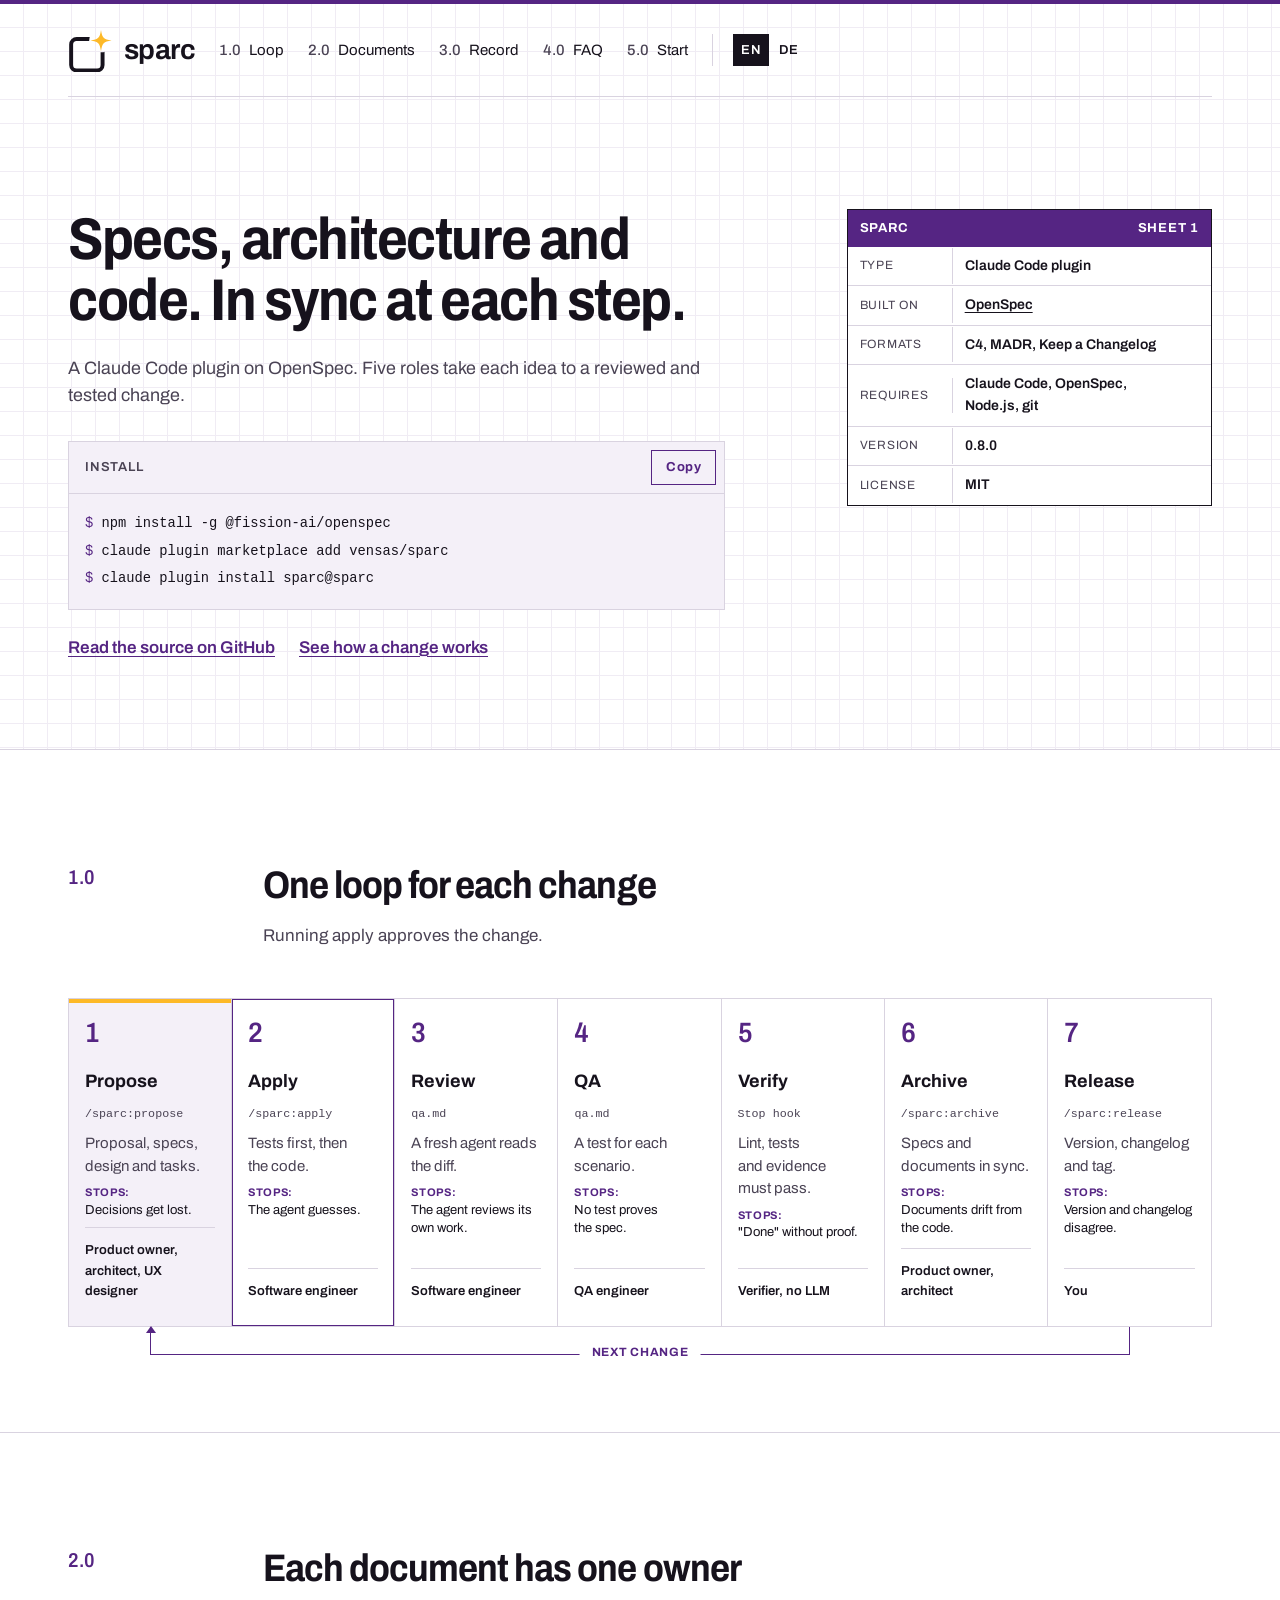
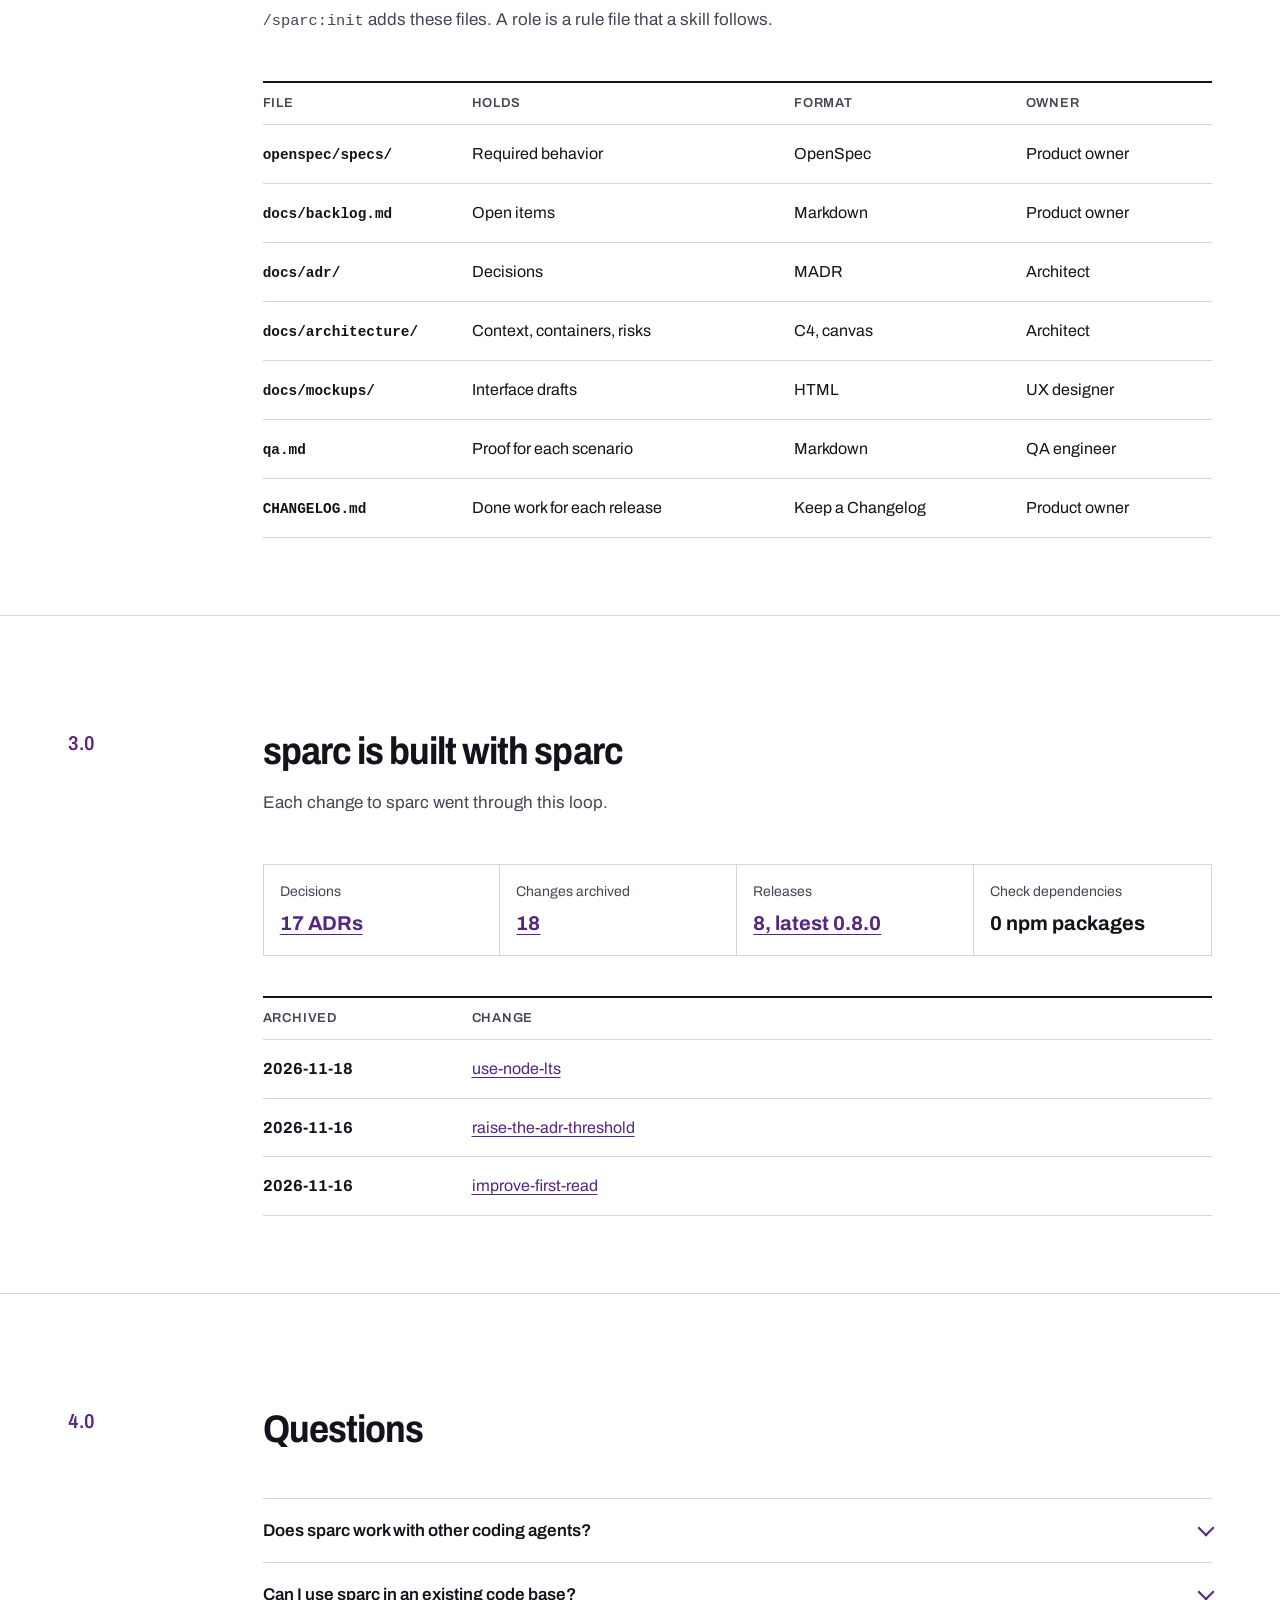
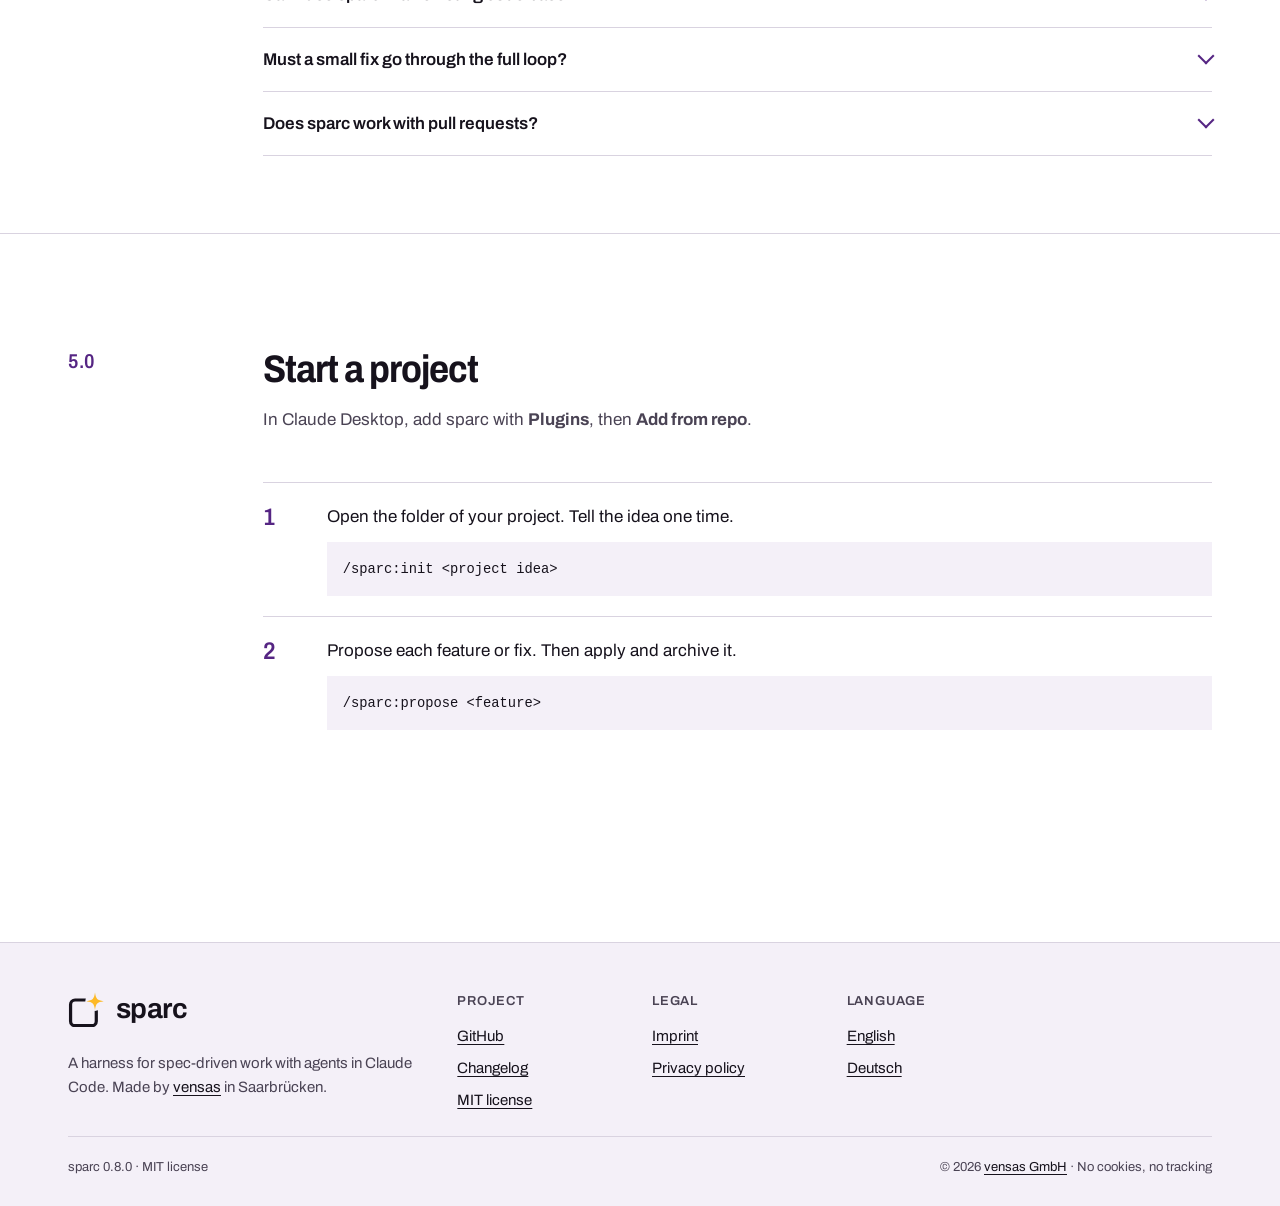
==== commit 2793bc6a: "feat(website): Remove the cost question from the FAQ Co-Authored-By: Claude Opus 5.5 <noreply@anthro" ====
--- a/docs/mockups/add-landing-page/index.html
+++ b/docs/mockups/add-landing-page/index.html
@@ -512,7 +512,6 @@
         <details><summary>Does sparc work with other coding agents?</summary><p>No. sparc is a Claude Code plugin. It uses the skills and hooks of Claude Code, in the CLI and in Claude Desktop.</p></details>
         <details><summary>Can I use sparc in an existing code base?</summary><p>Yes. Run <code>/sparc:init</code> in the folder of the project. The architect documents what it finds in the code.</p></details>
         <details><summary>Must a small fix go through the full loop?</summary><p>Yes. Each change of behavior goes through propose, apply and archive. This is the cost of specs and documents that stay correct.</p></details>
-        <details><summary>What does sparc cost?</summary><p>sparc is free under the MIT license. It uses more tokens: the fresh-context review starts one more agent for each change. One measured change used 60,560 tokens and 36 seconds for the review.</p></details>
         <details><summary>Does sparc work with pull requests?</summary><p>Yes. Choose the workflow <code>trunk</code> or <code>pull-request</code> in <code>openspec/config.yaml</code>. In the pull request workflow, the review or the merge is the approval.</p></details>
         </div></div>
     </div>
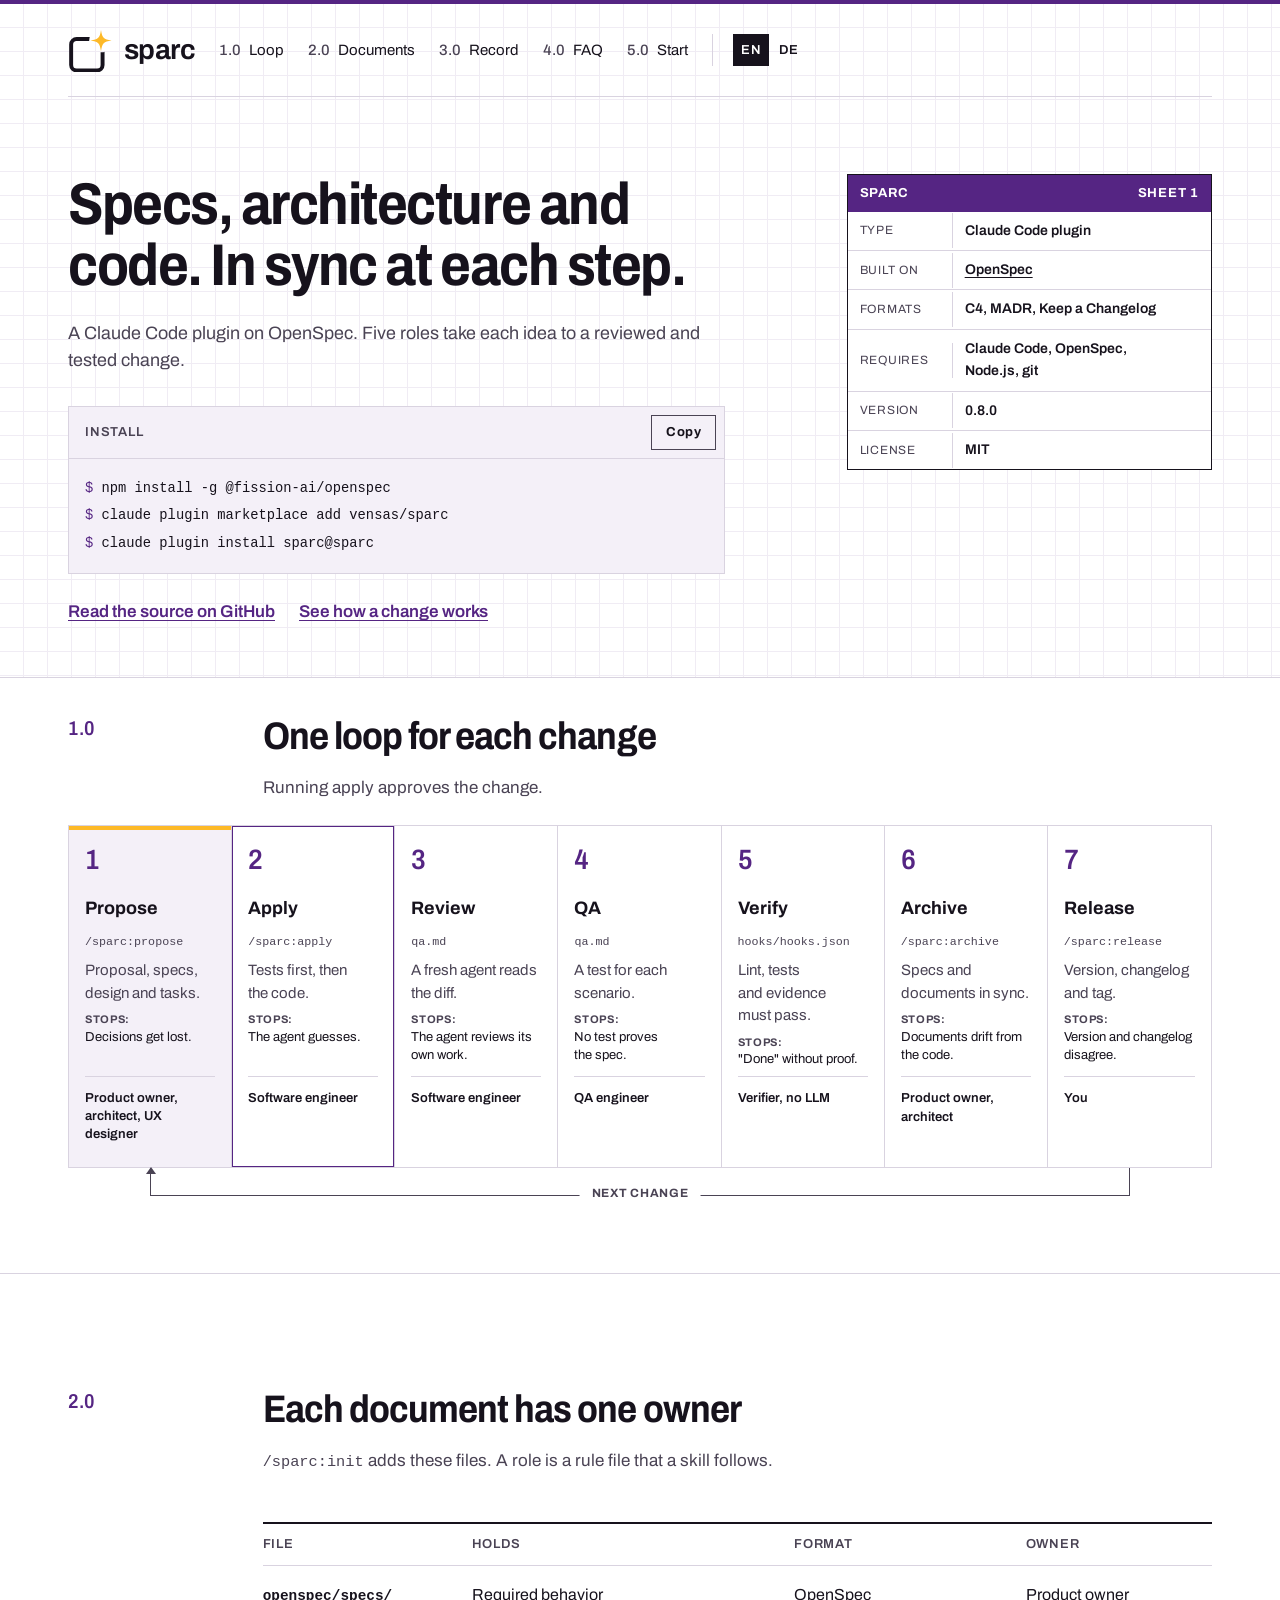
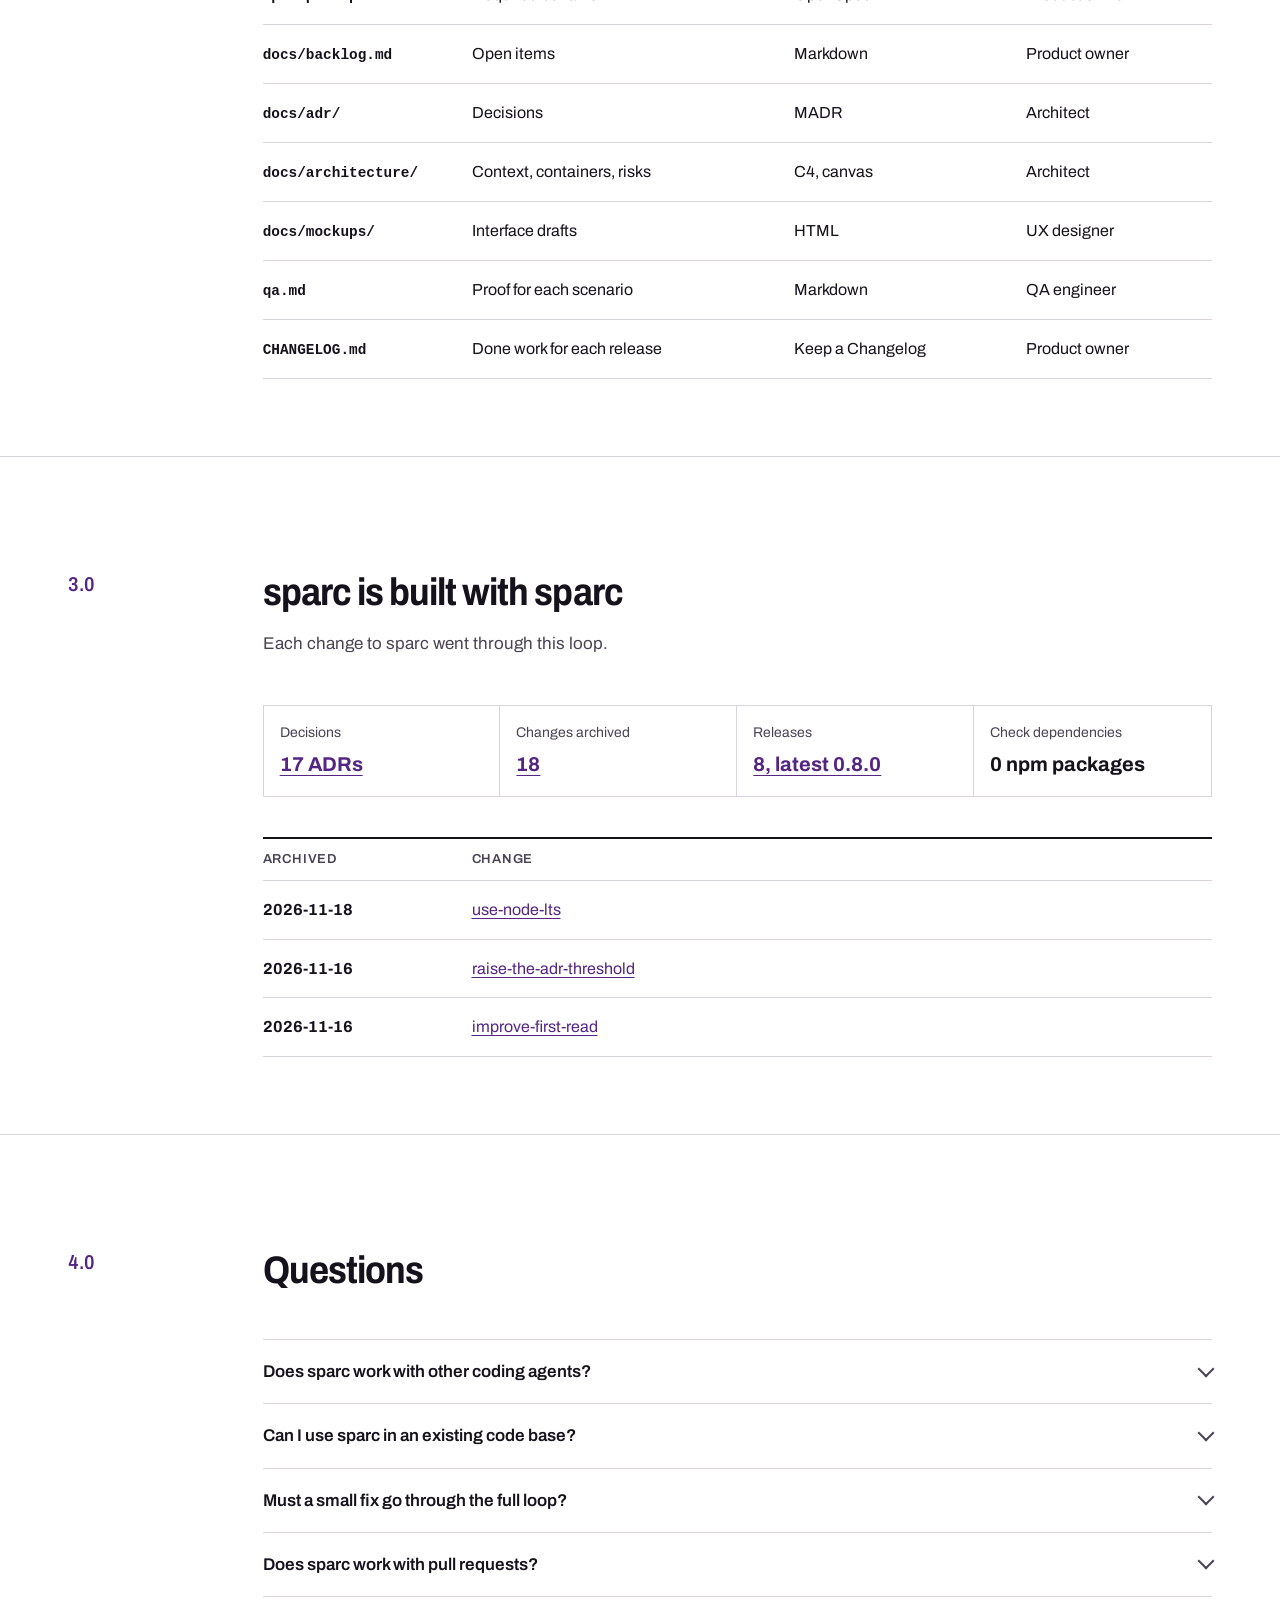
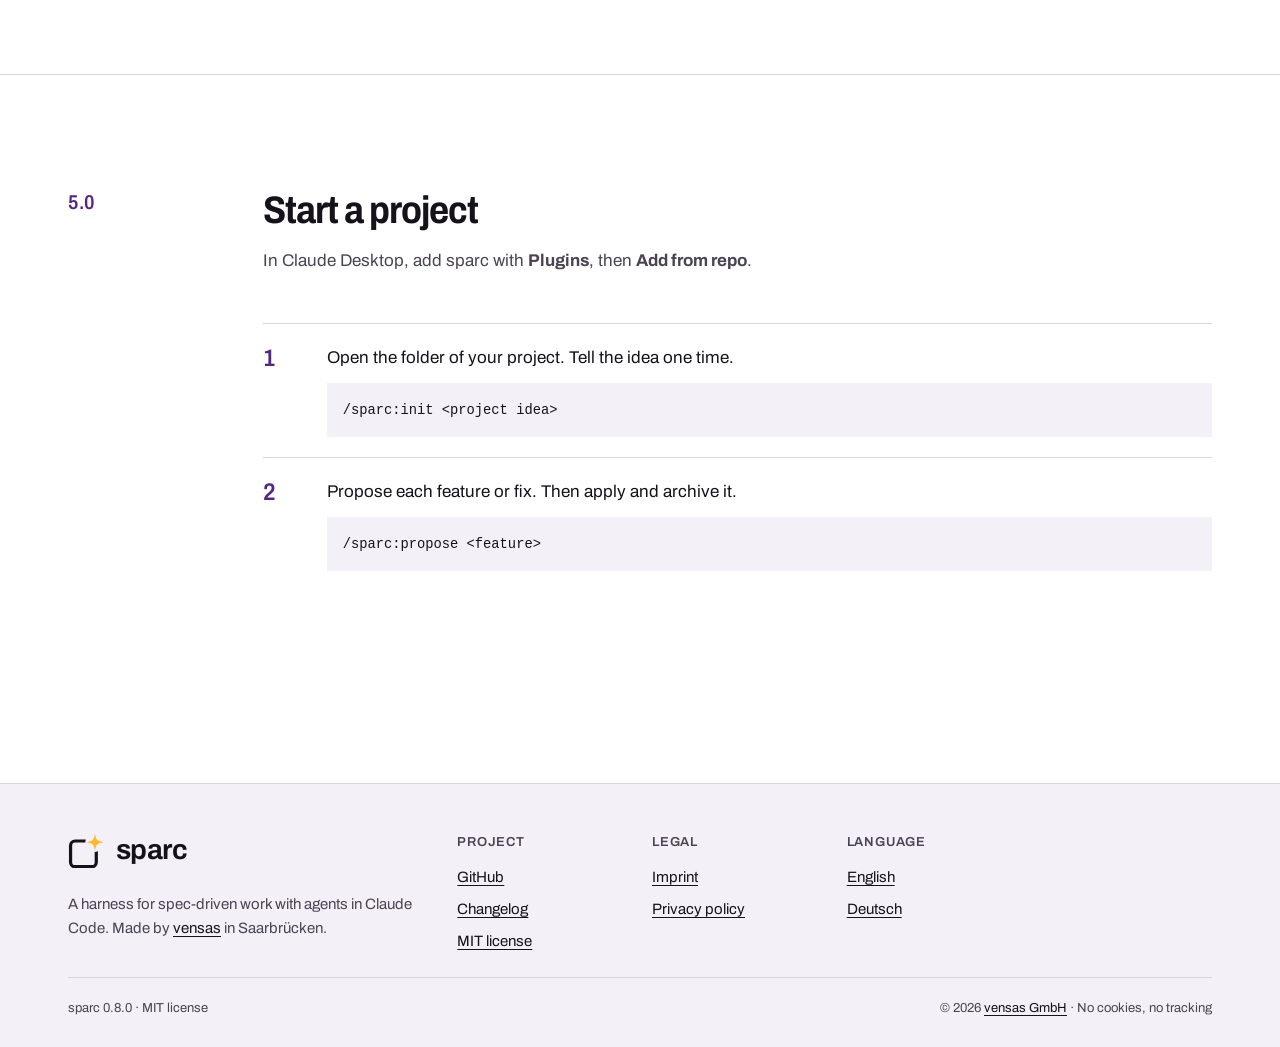
==== commit 5c288f81: "fix(website): Apply the fixes of the impeccable finish review Focus ring in ink, gold only on the lo" ====
--- a/docs/mockups/add-landing-page/index.html
+++ b/docs/mockups/add-landing-page/index.html
@@ -75,10 +75,10 @@
   font-stretch: 100%;
   font-variant-numeric: tabular-nums;
 }
-::selection { background: var(--spark); color: var(--spark-ink); }
+::selection { background: var(--accent); color: var(--sheet); }
 a { color: var(--accent); text-underline-offset: 0.2em; text-decoration-thickness: 1px; }
 a:hover { text-decoration-thickness: 2px; }
-:focus-visible { outline: 3px solid var(--spark); outline-offset: 3px; border-radius: 2px; }
+:focus-visible { outline: 2px solid var(--ink); outline-offset: 3px; box-shadow: 0 0 0 3px var(--sheet); border-radius: 2px; }
 p, li, dd, td, th, summary { text-wrap: pretty; }
 code, pre { font-family: ui-monospace, "SF Mono", Menlo, Consolas, monospace; font-size: 0.9em; }
 
@@ -129,7 +129,7 @@
   display: grid;
   grid-template-columns: repeat(12, 1fr);
   gap: 0 24px;
-  padding-block: clamp(48px, 9vw, 112px) clamp(48px, 7vw, 88px);
+  padding-block: clamp(40px, 6vw, 80px) clamp(40px, 4vw, 56px);
   position: relative;
 }
 .hero > * { min-width: 0; }
@@ -181,14 +181,16 @@
 .install pre .p { color: var(--accent); user-select: none; }
 .copy {
   font: inherit; font-size: 0.8125rem; letter-spacing: 0.04em;
-  background: transparent; color: var(--accent); border: 1px solid var(--accent);
+  background: transparent; color: var(--ink); border: 1px solid var(--ink-2);
   padding: 6px 14px; cursor: pointer; font-weight: 700;
 }
-.copy:hover { background: var(--accent); color: var(--sheet); }
+.copy:hover { background: var(--ink); color: var(--sheet); }
 .hero-links { grid-column: 1 / span 7; margin: 24px 0 0; display: flex; gap: 24px; flex-wrap: wrap; font-weight: 600; }
 
 /* ---------- Sections ---------- */
 section.part { border-top: 1px solid var(--rule); padding-block: clamp(64px, 9vw, 120px) clamp(48px, 6vw, 80px); }
+#loop { padding-top: clamp(32px, 3vw, 48px); }
+#loop .part-head { margin-bottom: 24px; }
 .part-head {
   display: grid; grid-template-columns: repeat(12, 1fr); gap: 0 24px;
   margin-bottom: 48px;
@@ -233,23 +235,23 @@
 .loop .cmd { font-size: 0.8125rem; color: var(--ink-2); }
 .loop p { margin: 0; font-size: 0.9375rem; line-height: 1.5; color: var(--ink-2); }
 .loop .pain { margin: 0; font-size: 0.8125rem; line-height: 1.4; color: var(--ink); }
-.loop .pain span { display: block; font-size: 0.6875rem; font-weight: 700; letter-spacing: 0.06em; text-transform: uppercase; color: var(--accent); }
-.loop .who { margin-top: auto; font-size: 0.8125rem; font-weight: 600; color: var(--ink); padding-top: 12px; border-top: 1px solid var(--rule); }
+.loop .pain span { display: block; font-size: 0.6875rem; font-weight: 700; letter-spacing: 0.06em; text-transform: uppercase; color: var(--ink-2); }
+.loop .who { margin-top: auto; font-size: 0.8125rem; line-height: 1.4; min-height: calc(3 * 1.4em + 12px); font-weight: 600; color: var(--ink); padding-top: 12px; border-top: 1px solid var(--rule); }
 .loop li.is-active { background: var(--code-bg); box-shadow: inset 0 4px 0 var(--spark); }
 .loop li.is-next { box-shadow: inset 0 0 0 1px var(--accent); }
 /* The rule back from the last step to the first: the next change starts the loop again. */
 .loop-return {
   position: relative; height: 28px; margin: 0 calc(100% / 14);
-  border: 1px solid var(--accent); border-top: 0;
+  border: 1px solid var(--ink-2); border-top: 0;
 }
 .loop-return::before {
   content: ""; position: absolute; left: -5px; top: -1px;
-  border: 5px solid transparent; border-bottom: 7px solid var(--accent); border-top: 0;
+  border: 5px solid transparent; border-bottom: 7px solid var(--ink-2); border-top: 0;
 }
 .loop-return span {
   position: absolute; left: 50%; bottom: -0.7em; transform: translateX(-50%);
   background: var(--sheet); padding: 0 12px;
-  font-size: 0.75rem; font-weight: 700; letter-spacing: 0.06em; text-transform: uppercase; color: var(--accent);
+  font-size: 0.75rem; font-weight: 700; letter-spacing: 0.06em; text-transform: uppercase; color: var(--ink-2);
 }
 
 /* Spec tables */
@@ -287,7 +289,7 @@
 .faq summary::-webkit-details-marker { display: none; }
 .faq summary::after {
   content: ""; width: 12px; height: 12px;
-  border-right: 2px solid var(--accent); border-bottom: 2px solid var(--accent);
+  border-right: 2px solid var(--ink-2); border-bottom: 2px solid var(--ink-2);
   transform: translateY(-3px) rotate(45deg); transition: transform 240ms cubic-bezier(.16,1,.3,1);
 }
 .faq details[open] summary::after { transform: translateY(3px) rotate(-135deg); }
@@ -366,6 +368,9 @@
   .spec thead { display: none; }
   .spec tbody tr { display: block; border-top: 1px solid var(--rule); padding: 12px 0; }
   .spec tbody th, .spec tbody td { display: block; border: 0; padding: 2px 0; width: auto; }
+  .spec td[data-label]::before { content: attr(data-label) ": "; color: var(--ink-2); }
+  .install pre, .steps pre { font-size: 0.75rem; }
+  .install pre code, .steps pre code { font-size: 1em; }
   .spec tbody tr:last-child > * { border-bottom: 0; }
 }
 @media (prefers-reduced-motion: reduce) {
@@ -377,7 +382,7 @@
 </head>
 <body>
 <a class="skip" href="#main">Skip to the content</a>
-<!-- Mockup: generated from the built English landing page after the design critique of 2026-11-18. The imprint and the privacy policy are pages of the site. -->
+<!-- Mockup: generated from the built English landing page after the design critique and the finish review of 2026-11-18. The imprint and the privacy policy are pages of the site. -->
 <svg class="defs" width="0" height="0" aria-hidden="true"><mask id="cut" maskUnits="userSpaceOnUse" x="0" y="0" width="64" height="64"><rect width="64" height="64" fill="#fff"/><circle cx="46" cy="18" r="15" fill="#000"/></mask></svg>
 <header class="field">
   <div class="wrap">
@@ -444,7 +449,7 @@
         <li><h3>Apply</h3><span class="cmd"><code>/sparc:apply</code></span><p>Tests first, then the code.</p><p class="pain"><span>Stops:</span> The agent guesses.</p><span class="who">Software engineer</span></li>
         <li><h3>Review</h3><span class="cmd"><code>qa.md</code></span><p>A fresh agent reads the diff.</p><p class="pain"><span>Stops:</span> The agent reviews its own work.</p><span class="who">Software engineer</span></li>
         <li><h3>QA</h3><span class="cmd"><code>qa.md</code></span><p>A test for each scenario.</p><p class="pain"><span>Stops:</span> No test proves the spec.</p><span class="who">QA engineer</span></li>
-        <li><h3>Verify</h3><span class="cmd"><code>Stop hook</code></span><p>Lint, tests and evidence must pass.</p><p class="pain"><span>Stops:</span> "Done" without proof.</p><span class="who">Verifier, no LLM</span></li>
+        <li><h3>Verify</h3><span class="cmd"><code>hooks/hooks.json</code></span><p>Lint, tests and evidence must pass.</p><p class="pain"><span>Stops:</span> "Done" without proof.</p><span class="who">Verifier, no LLM</span></li>
         <li><h3>Archive</h3><span class="cmd"><code>/sparc:archive</code></span><p>Specs and documents in sync.</p><p class="pain"><span>Stops:</span> Documents drift from the code.</p><span class="who">Product owner, architect</span></li>
         <li><h3>Release</h3><span class="cmd"><code>/sparc:release</code></span><p>Version, changelog and tag.</p><p class="pain"><span>Stops:</span> Version and changelog disagree.</p><span class="who">You</span></li>
         </ol>
@@ -463,13 +468,13 @@
         <table class="spec">
           <thead><tr><th scope="col">File</th><th scope="col">Holds</th><th scope="col">Format</th><th scope="col">Owner</th></tr></thead>
           <tbody>
-            <tr><th scope="row"><code>openspec/specs/</code></th><td>Required behavior</td><td>OpenSpec</td><td>Product owner</td></tr>
-            <tr><th scope="row"><code>docs/backlog.md</code></th><td>Open items</td><td>Markdown</td><td>Product owner</td></tr>
-            <tr><th scope="row"><code>docs/adr/</code></th><td>Decisions</td><td>MADR</td><td>Architect</td></tr>
-            <tr><th scope="row"><code>docs/architecture/</code></th><td>Context, containers, risks</td><td>C4, canvas</td><td>Architect</td></tr>
-            <tr><th scope="row"><code>docs/mockups/</code></th><td>Interface drafts</td><td>HTML</td><td>UX designer</td></tr>
-            <tr><th scope="row"><code>qa.md</code></th><td>Proof for each scenario</td><td>Markdown</td><td>QA engineer</td></tr>
-            <tr><th scope="row"><code>CHANGELOG.md</code></th><td>Done work for each release</td><td>Keep a Changelog</td><td>Product owner</td></tr>
+            <tr><th scope="row"><code>openspec/specs/</code></th><td data-label="Holds">Required behavior</td><td data-label="Format">OpenSpec</td><td data-label="Owner">Product owner</td></tr>
+            <tr><th scope="row"><code>docs/backlog.md</code></th><td data-label="Holds">Open items</td><td data-label="Format">Markdown</td><td data-label="Owner">Product owner</td></tr>
+            <tr><th scope="row"><code>docs/adr/</code></th><td data-label="Holds">Decisions</td><td data-label="Format">MADR</td><td data-label="Owner">Architect</td></tr>
+            <tr><th scope="row"><code>docs/architecture/</code></th><td data-label="Holds">Context, containers, risks</td><td data-label="Format">C4, canvas</td><td data-label="Owner">Architect</td></tr>
+            <tr><th scope="row"><code>docs/mockups/</code></th><td data-label="Holds">Interface drafts</td><td data-label="Format">HTML</td><td data-label="Owner">UX designer</td></tr>
+            <tr><th scope="row"><code>qa.md</code></th><td data-label="Holds">Proof for each scenario</td><td data-label="Format">Markdown</td><td data-label="Owner">QA engineer</td></tr>
+            <tr><th scope="row"><code>CHANGELOG.md</code></th><td data-label="Holds">Done work for each release</td><td data-label="Format">Keep a Changelog</td><td data-label="Owner">Product owner</td></tr>
             </tbody>
         </table>
       </div></div>
@@ -571,25 +576,45 @@
   });
 });
 
-// Step through the loop: the active frame is gold, the next frame is outlined.
-// No animation when the visitor prefers reduced motion.
+// The scroll position steps through the loop: the active frame gets the gold bar, the next frame is outlined.
+// In a row of frames, the progress through the section picks the frame. In a column, the frame at the
+// reading line. No marks when the visitor prefers reduced motion.
 (function () {
   var loop = document.querySelector('[data-loop]');
   if (!loop || matchMedia('(prefers-reduced-motion: reduce)').matches) return;
   var items = loop.querySelectorAll('li');
-  var i = 0, timer = null;
+  var section = loop.closest('section');
+  var queued = false;
+  function active() {
+    var view = window.innerHeight;
+    var row = items[0].getBoundingClientRect().top === items[1].getBoundingClientRect().top;
+    if (row) {
+      var box = section.getBoundingClientRect();
+      var progress = (view * 0.85 - box.top) / (box.height + view * 0.3);
+      return Math.max(0, Math.min(items.length - 1, Math.floor(progress * items.length)));
+    }
+    var line = view * 0.4, best = 0, distance = Infinity;
+    items.forEach(function (li, n) {
+      var r = li.getBoundingClientRect();
+      var d = Math.abs(r.top + r.height / 2 - line);
+      if (d < distance) { distance = d; best = n; }
+    });
+    return best;
+  }
   function show() {
+    queued = false;
+    var box = section.getBoundingClientRect();
+    var visible = box.bottom > 0 && box.top < window.innerHeight;
+    var i = visible ? active() : -1;
     items.forEach(function (li, n) {
       li.classList.toggle('is-active', n === i);
-      li.classList.toggle('is-next', n === (i + 1) % items.length);
+      li.classList.toggle('is-next', i >= 0 && n === (i + 1) % items.length);
     });
   }
-  function start() { if (!timer) { show(); timer = setInterval(function () { i = (i + 1) % items.length; show(); }, 1800); } }
-  function stop() { clearInterval(timer); timer = null; }
-  new IntersectionObserver(function (e) { e[0].isIntersecting ? start() : stop(); }, { threshold: 0.4 }).observe(loop);
-  loop.addEventListener('mouseenter', stop);
-  loop.addEventListener('focusin', stop);
-  loop.addEventListener('mouseleave', start);
+  function queue() { if (!queued) { queued = true; requestAnimationFrame(show); } }
+  addEventListener('scroll', queue, { passive: true });
+  addEventListener('resize', queue);
+  show();
 })();
 </script>
 </body>
